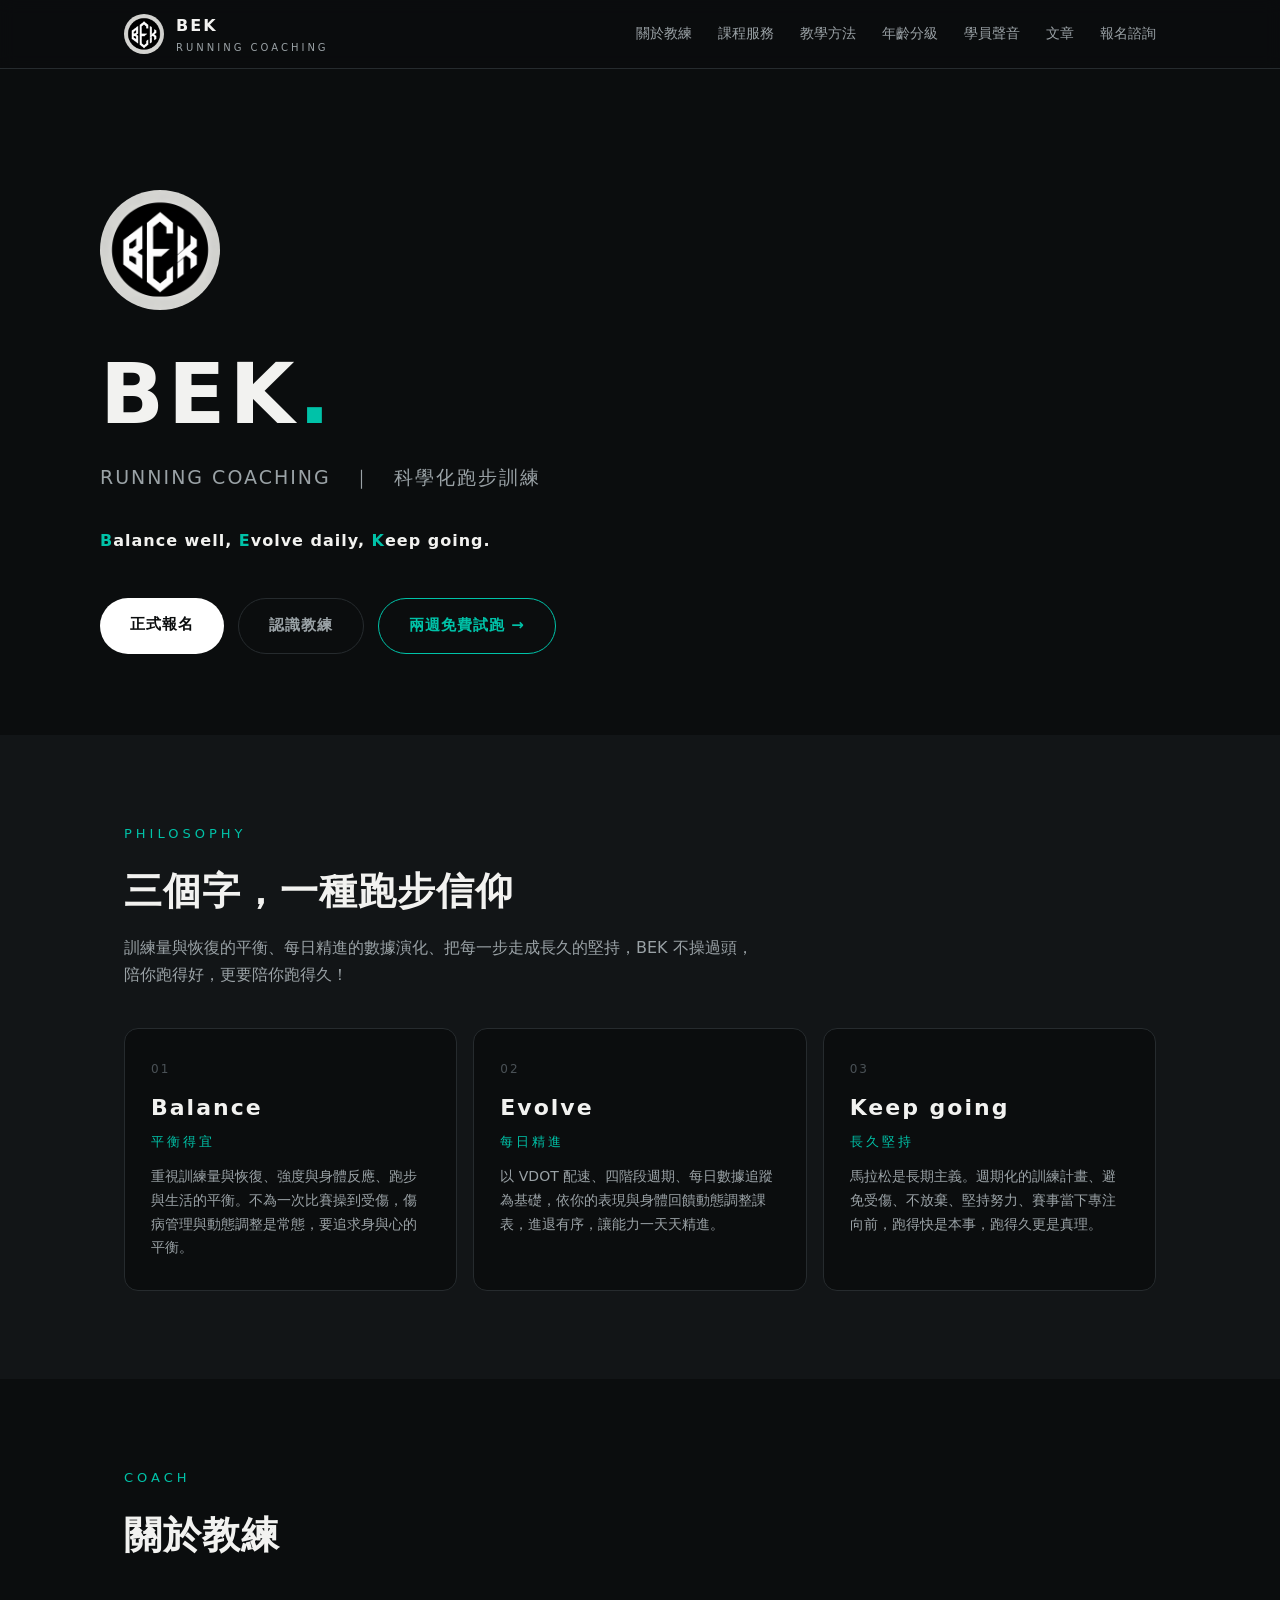
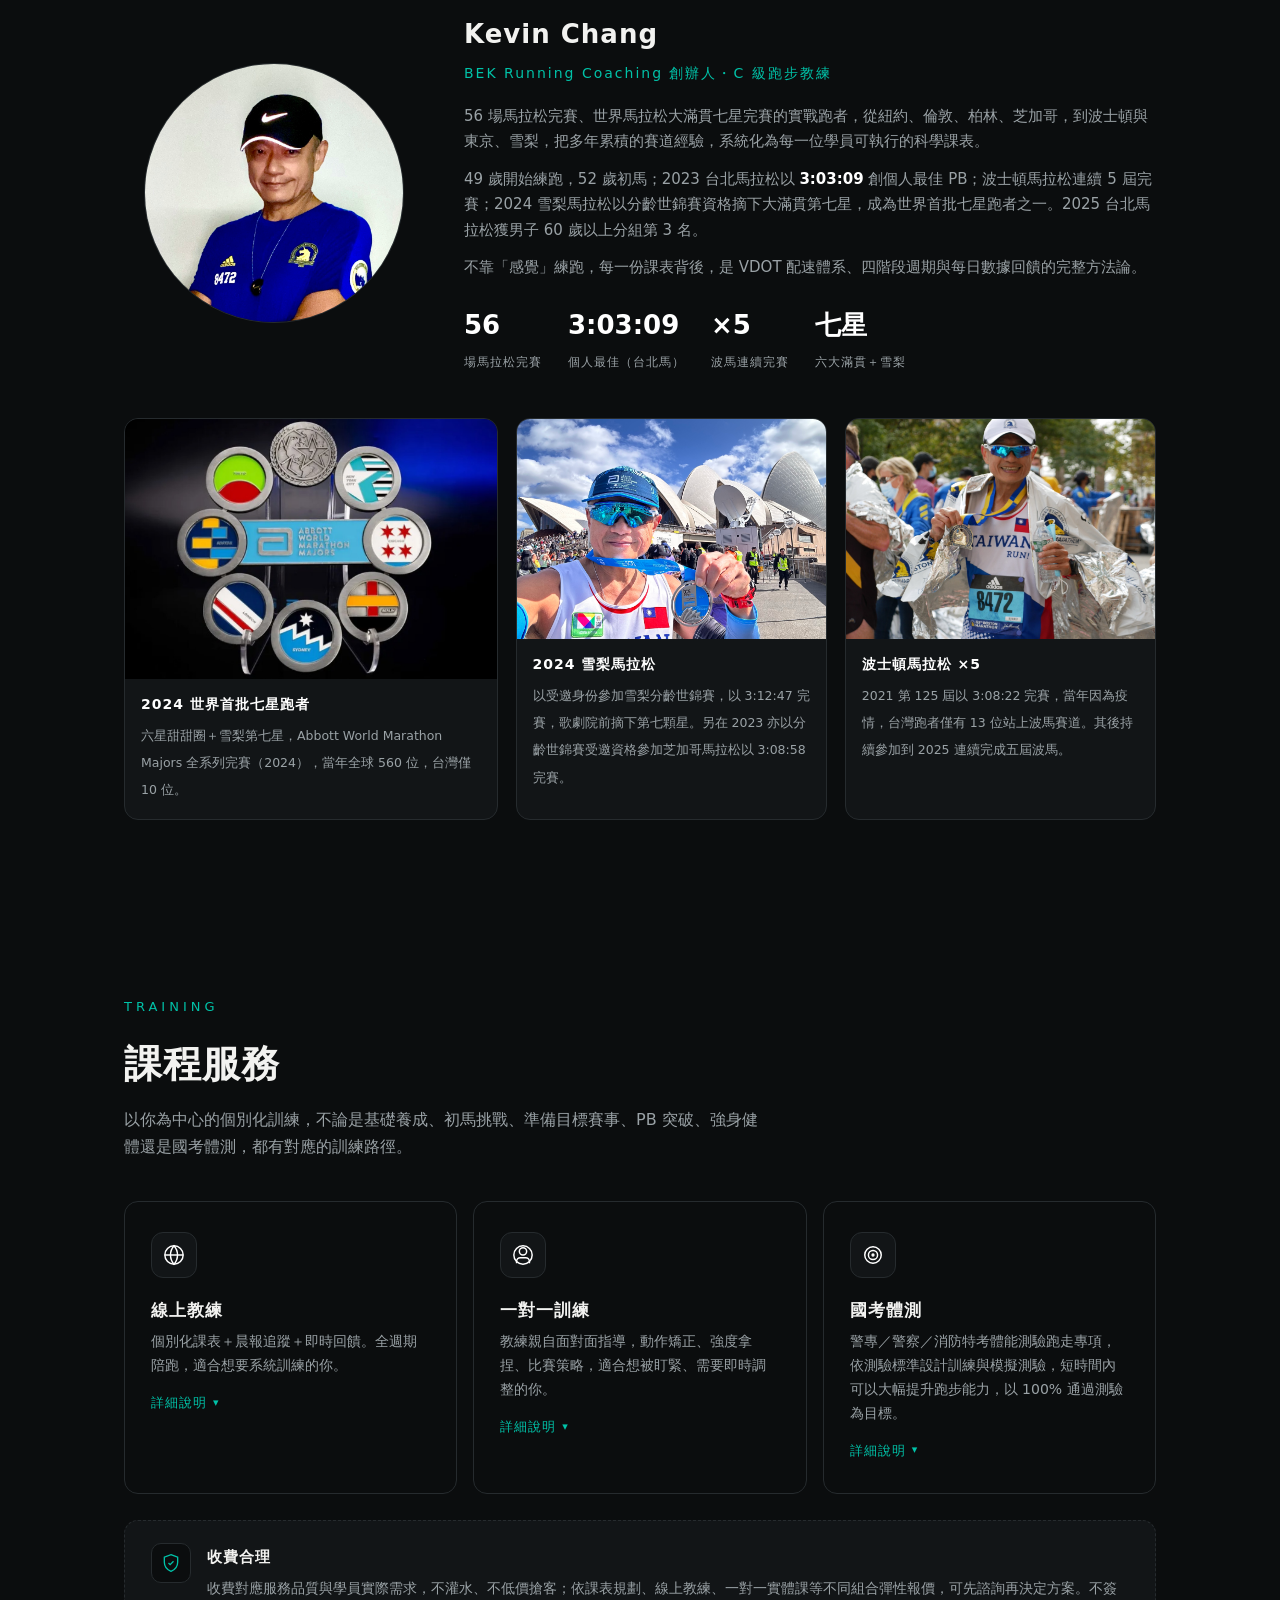
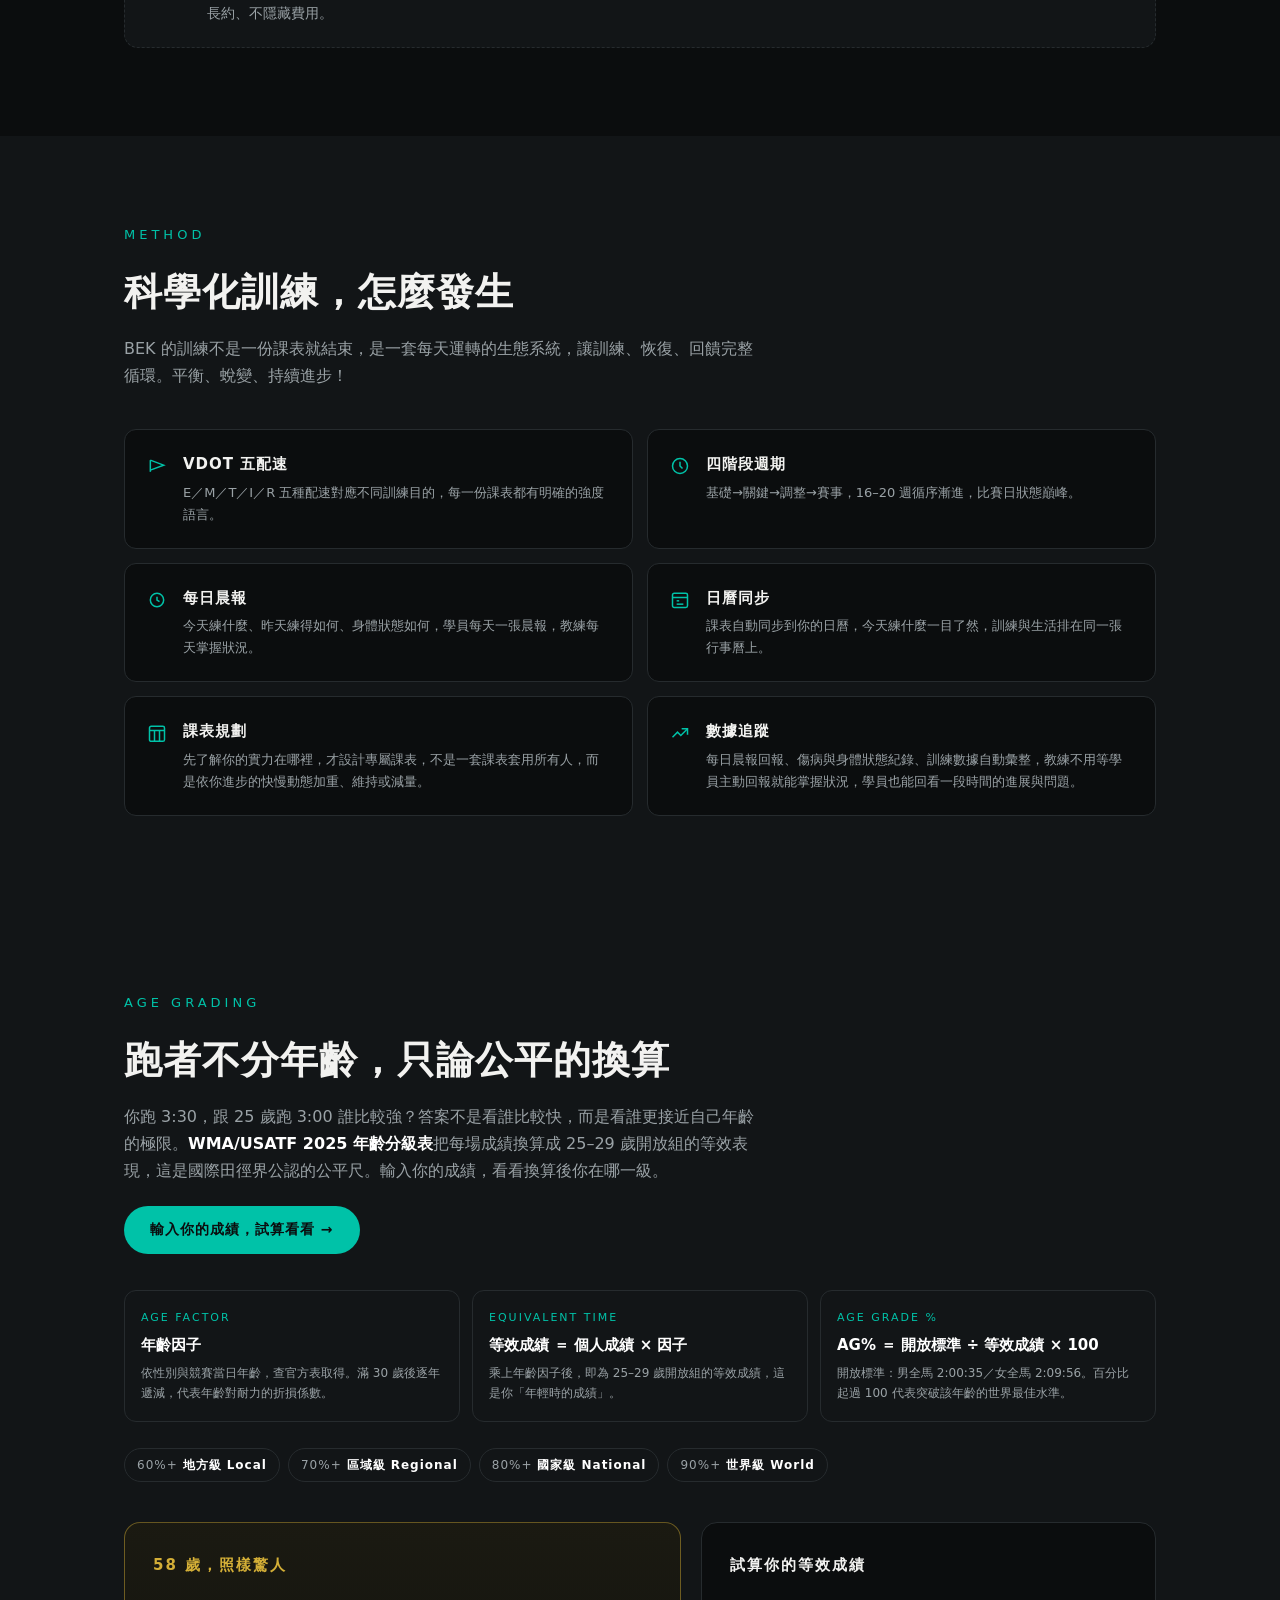
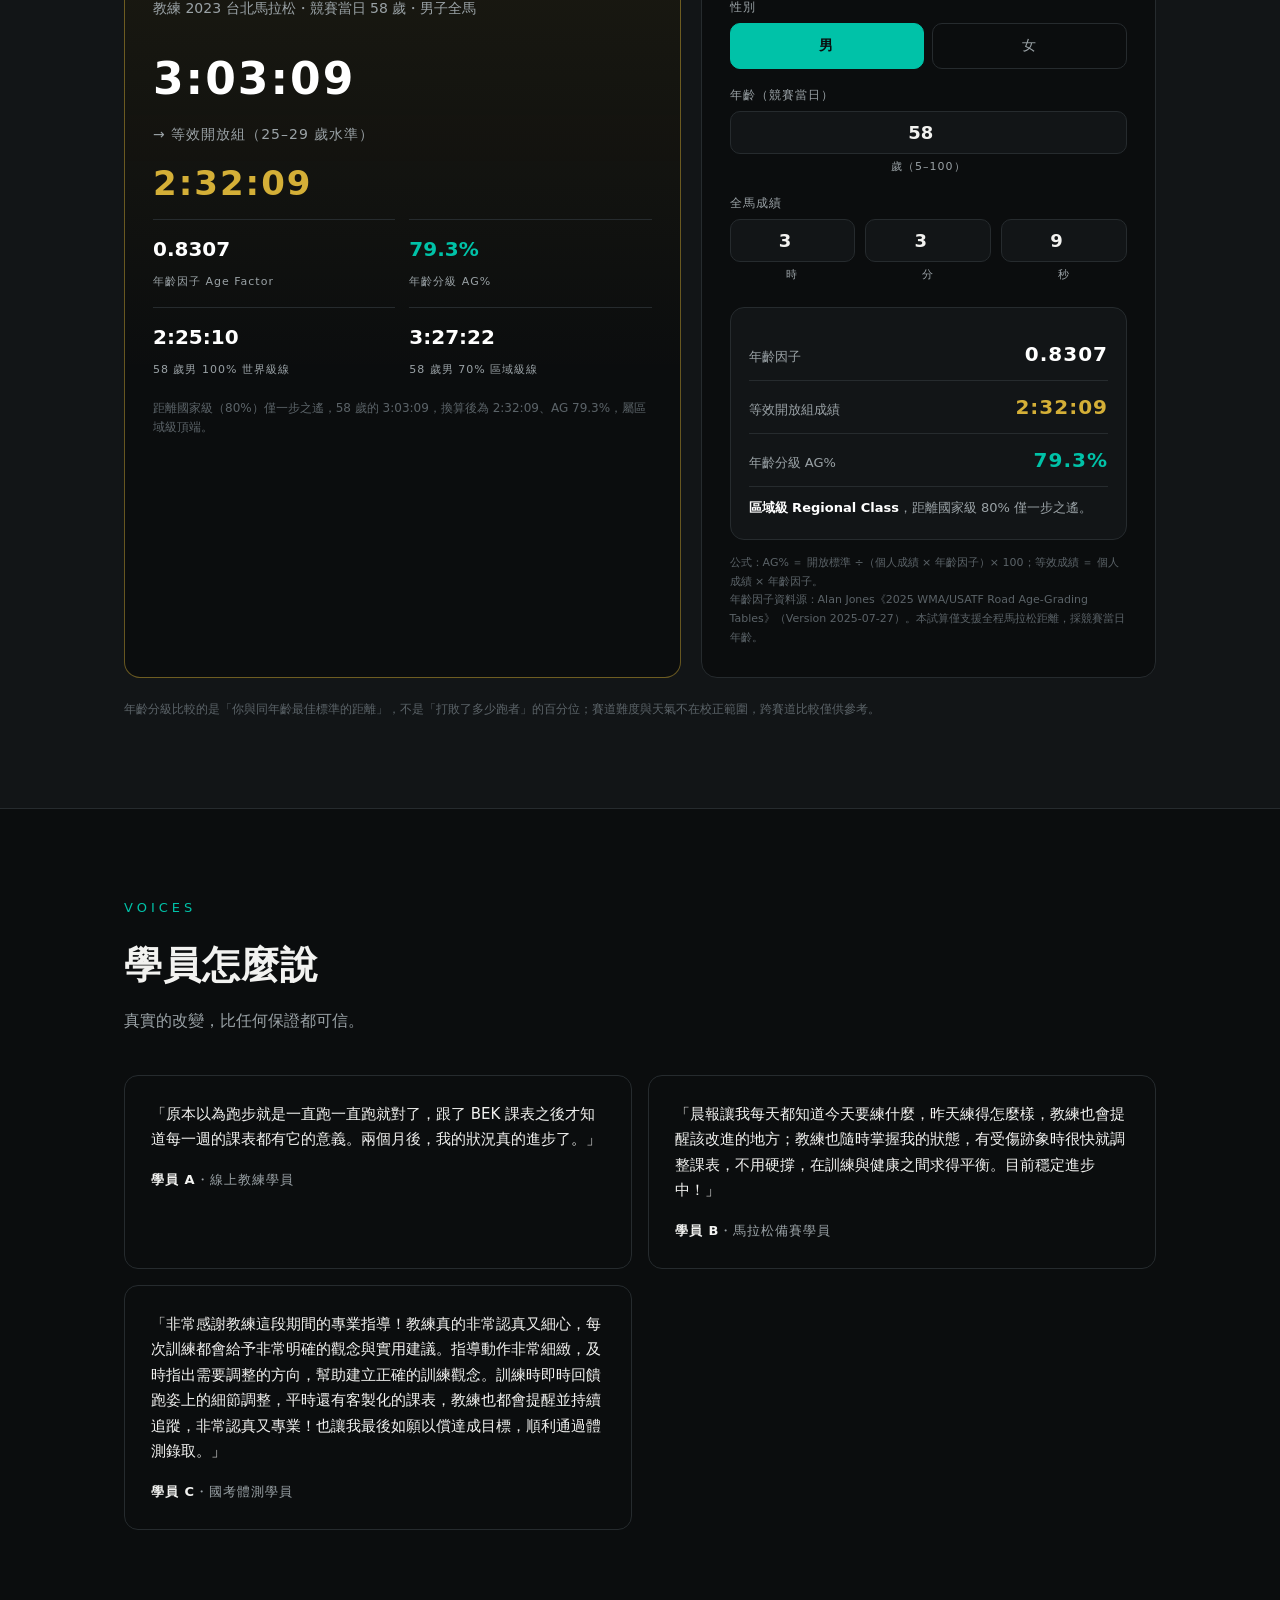
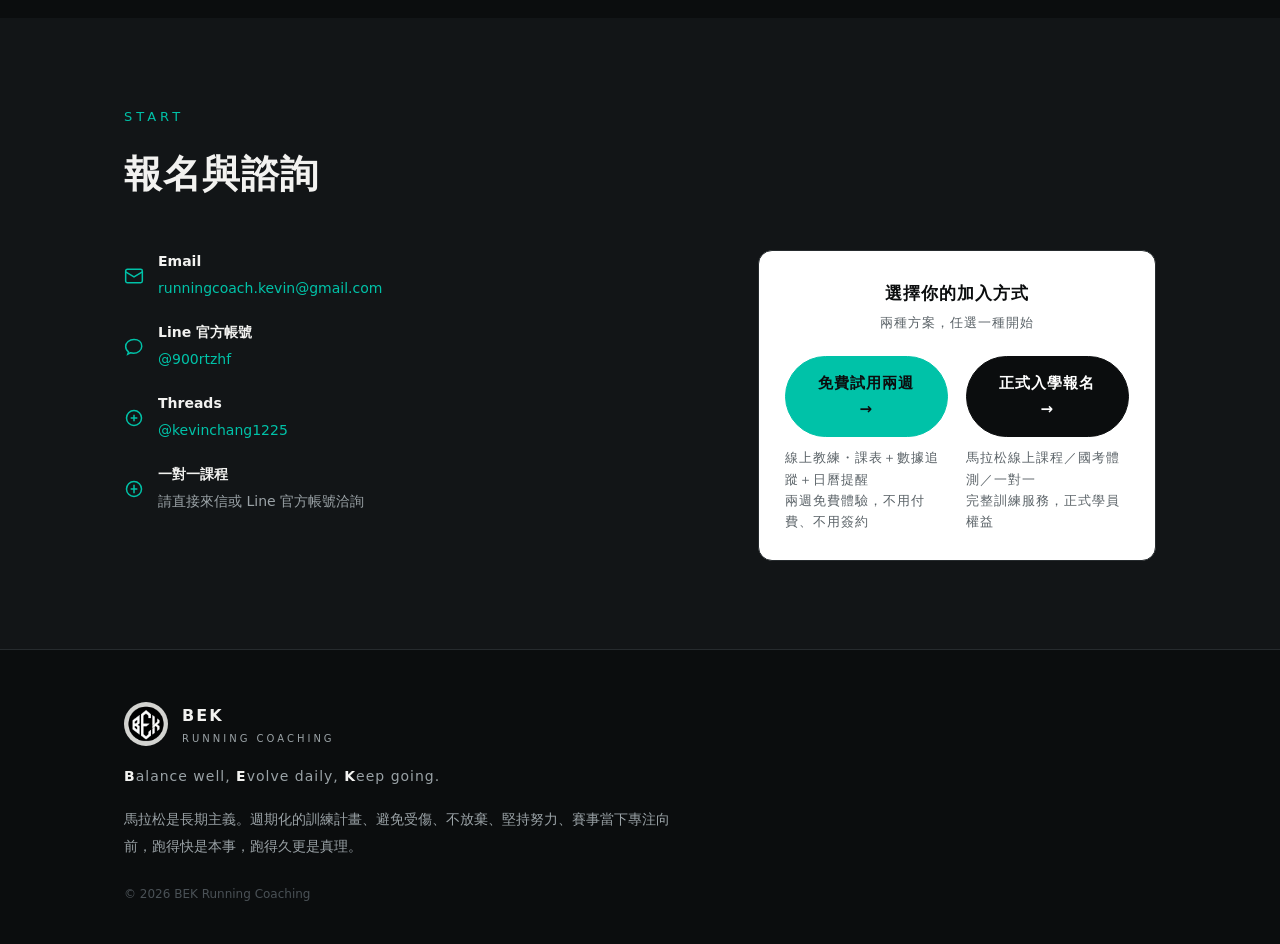
==== index.html @ 045508b3 "官網源碼（Netlify→GitHub Pages 遷移起點）：index.html＋assets＋articles" ====
<!DOCTYPE html>
<html lang="zh-Hant">
<head>
<meta charset="UTF-8">
<meta name="viewport" content="width=device-width, initial-scale=1">
<link rel="icon" href="data:image/svg+xml,%3Csvg xmlns='http://www.w3.org/2000/svg' viewBox='0 0 100 100'%3E%3Ccircle cx='50' cy='50' r='48' fill='%2300c2a8'/%3E%3Ctext x='50' y='70' font-size='54' font-weight='800' text-anchor='middle' fill='%230b0d0e' font-family='sans-serif'%3EB%3C/text%3E%3C/svg%3E">
<title>BEK Running Coaching｜科學化跑步教練</title>
<meta name="description" content="BEK Running Coaching 科學化跑步教練。世界馬拉松大滿貫七星跑者 Kevin Chang，以 VDOT 配速體系、四階段週期與每日數據追蹤，提供線上教練、一對一訓練、國考體測等個別化課表服務。">
<meta property="og:title" content="BEK Running Coaching｜科學化跑步教練">
<meta property="og:description" content="世界馬拉松大滿貫七星跑者 Kevin Chang 的科學化跑步訓練，VDOT 配速、四階段週期、每日晨報追蹤，陪你跑得完、更要跑得久。">
<meta property="og:type" content="website">
<meta property="og:image" content="https://bekrunning.tw/assets/bek_logo.png">
<!-- Google Analytics 4 -->
<script async src="https://www.googletagmanager.com/gtag/js?id=G-4G0TJLPG4D"></script>
<script>
  window.dataLayer = window.dataLayer || [];
  function gtag(){dataLayer.push(arguments);}
  gtag('js', new Date());
  gtag('config', 'G-4G0TJLPG4D');
</script>
<style>
  :root{
    --bg:#0b0d0e;
    --bg2:#121517;
    --line:#262b2e;
    --tx:#f2f2f0;
    --tx2:#9aa2a6;
    --accent:#e8e8e6;
    --green:#00c2a8;
    --gold:#d4af37;
  }
  *{margin:0;padding:0;box-sizing:border-box}
  html{scroll-behavior:smooth}
  body{
    background:var(--bg);color:var(--tx);
    font-family:"PingFang TC","Noto Sans TC","Microsoft JhengHei",system-ui,-apple-system,sans-serif;
    line-height:1.7;
  }
  a{color:inherit;text-decoration:none}
  .wrap{max-width:1080px;margin:0 auto;padding:0 24px}
  section{padding:88px 0}
  .kicker{font-size:13px;letter-spacing:4px;color:var(--green);text-transform:uppercase;margin-bottom:14px}
  h2{font-size:clamp(26px,4vw,38px);font-weight:800;letter-spacing:1px;margin-bottom:10px}
  .sub{color:var(--tx2);font-size:16px;max-width:640px}
  .divider{height:1px;background:var(--line);border:0;margin:0}
  /* ===== header ===== */
  header{
    position:sticky;top:0;z-index:50;background:rgba(11,13,14,.92);
    backdrop-filter:blur(8px);border-bottom:1px solid var(--line);
  }
  .nav{display:flex;align-items:center;justify-content:space-between;height:68px}
  .brand{display:flex;align-items:center;gap:12px}
  .brand img{width:40px;height:40px;border-radius:50%}
  .brand-name{font-weight:800;letter-spacing:2px;font-size:16px}
  .brand-name small{display:block;font-size:10px;letter-spacing:3px;color:var(--tx2);font-weight:500}
  .nav-links{display:none;gap:26px;font-size:14px;color:var(--tx2)}
  .nav-links a:hover{color:#fff}
  .nav-toggle{display:flex;flex-direction:column;justify-content:center;gap:5px;width:42px;height:42px;padding:9px;cursor:pointer;border:1px solid var(--line);border-radius:8px;background:none}
  .nav-toggle span{display:block;height:2px;background:var(--tx);border-radius:2px;transition:transform .2s,opacity .2s}
  .nav.open .nav-toggle span:nth-child(1){transform:translateY(7px) rotate(45deg)}
  .nav.open .nav-toggle span:nth-child(2){opacity:0}
  .nav.open .nav-toggle span:nth-child(3){transform:translateY(-7px) rotate(-45deg)}
  @media(min-width:768px){.nav-links{display:flex}.nav-toggle{display:none}}
  @media(max-width:767px){
    .nav-links{position:absolute;top:68px;left:0;right:0;flex-direction:column;gap:0;background:rgba(11,13,14,.97);border-bottom:1px solid var(--line);padding:6px 18px 12px;max-height:0;overflow:hidden;transition:max-height .3s ease}
    .nav.open .nav-links{display:flex;max-height:460px}
    .nav-links a{padding:13px 4px;border-bottom:1px solid var(--line);font-size:17px;letter-spacing:1px}
    .nav-links a:last-child{border-bottom:0}
  }
  /* ===== hero ===== */
  .hero{display:flex;flex-direction:column;align-items:flex-start;justify-content:center;min-height:74vh;padding:120px 0 80px}
  .hero .logo-big{width:120px;height:120px;border-radius:50%;margin-bottom:36px}
  .hero h1{font-size:clamp(38px,8vw,84px);font-weight:900;letter-spacing:4px;line-height:1.15}
  .hero h1 .dot{color:var(--green)}
  .hero .tag{font-size:clamp(15px,2vw,19px);color:var(--tx2);margin-top:18px;letter-spacing:2px}
  .hero .slogan{margin-top:34px;font-size:16px;color:var(--tx);letter-spacing:1px;font-weight:600}
  .hero .slogan b{color:var(--green)}
  .cta-row{display:flex;flex-wrap:wrap;gap:14px;margin-top:44px}
  .btn{padding:14px 30px;border-radius:999px;font-size:15px;font-weight:700;letter-spacing:1px;display:inline-block}
  .btn-solid{background:#fff;color:#0b0d0e}
  .btn-solid:hover{background:var(--green);color:#0b0d0e}
  .btn-ghost{border:1px solid var(--line);color:var(--tx2)}
  .btn-ghost:hover{border-color:var(--tx);color:#fff}
  .btn-trial{border:1px solid var(--green);color:var(--green)}
  .btn-trial:hover{background:var(--green);color:#0b0d0e}
  .btn-formal{background:#0b0d0e;color:#fff;border:1px solid #0b0d0e}
  .btn-formal:hover{background:var(--gold);color:#0b0d0e;border-color:var(--gold)}
  .btn-trial-solid{background:var(--green);color:#0b0d0e;border:1px solid var(--green)}
  .btn-trial-solid:hover{background:#00a98f;color:#0b0d0e}
  .cta-box{border:1px solid var(--line);border-radius:14px;background:#fff;padding:28px 26px}
  .cta-box .tt{color:#0b0d0e;font-size:17px;font-weight:800;letter-spacing:1px;text-align:center}
  .cta-box .tt-sub{font-size:13px;color:#5b6368;letter-spacing:1px;text-align:center;margin-top:4px}
  .cta-duo{display:grid;grid-template-columns:1fr;gap:18px;margin-top:22px}
  @media(min-width:640px){.cta-duo{grid-template-columns:1fr 1fr}}
  .cta-card{display:flex;flex-direction:column;gap:10px}
  .cta-card .btn{width:100%;text-align:center}
  .cta-card p{font-size:12.5px;color:#5b6368;line-height:1.7;letter-spacing:1px}
  /* ===== three words ===== */
  .three{background:var(--bg2)}
  .cards{display:grid;grid-template-columns:1fr;gap:16px;margin-top:40px}
  @media(min-width:768px){.cards{grid-template-columns:repeat(3,1fr)}}
  .card{border:1px solid var(--line);border-radius:14px;padding:30px 26px;background:var(--bg)}
  .card .en{font-size:22px;font-weight:800;letter-spacing:2px}
  .card .zh{font-size:13px;color:var(--green);letter-spacing:3px;margin:4px 0 12px}
  .card p{color:var(--tx2);font-size:14px}
  .card .num{font-size:12px;color:#4a5156;letter-spacing:2px;margin-bottom:10px}
  /* ===== coach ===== */
  .coach-grid{display:grid;grid-template-columns:1fr;gap:40px;margin-top:44px;align-items:center}
  @media(min-width:768px){.coach-grid{grid-template-columns:300px 1fr}}
  .coach-avatar{width:260px;height:260px;border-radius:50%;border:1px solid var(--line);background:var(--bg2);overflow:hidden;flex-shrink:0;justify-self:center}
  .coach-avatar img{width:100%;height:100%;object-fit:cover;object-position:center 20%}
  .coach-info h3{font-size:26px;font-weight:800;letter-spacing:1px}
  .coach-info .role{color:var(--green);font-size:14px;letter-spacing:2px;margin:6px 0 18px}
  .coach-info p{color:var(--tx2);font-size:15px;margin-bottom:12px}
  .stats{display:flex;flex-wrap:wrap;gap:26px;margin-top:22px}
  .stat b{display:block;font-size:26px;font-weight:800;color:#fff}
  .stat span{font-size:12px;color:var(--tx2);letter-spacing:1px}
  /* ===== achievement gallery ===== */
  .achieve{display:grid;grid-template-columns:1fr;gap:18px;margin-top:44px}
  @media(min-width:768px){.achieve{grid-template-columns:1.2fr 1fr 1fr}}
  .achieve-card{border:1px solid var(--line);border-radius:14px;overflow:hidden;background:var(--bg2)}
  .achieve-card .ph{height:220px;overflow:hidden}
  .achieve-card .ph img{width:100%;height:100%;object-fit:cover;display:block}
  .achieve-card.first .ph{height:260px}
  .achieve-card .cap{padding:14px 16px 16px}
  .achieve-card .cap b{display:block;font-size:14px;color:#fff;letter-spacing:1px;margin-bottom:4px}
  .achieve-card .cap span{font-size:12.5px;color:var(--tx2);line-height:1.6}
  /* ===== age grading ===== */
  .ag{background:var(--bg2)}
  .ag-grid{display:grid;grid-template-columns:1fr;gap:20px;margin-top:40px}
  @media(min-width:900px){.ag-grid{grid-template-columns:1.1fr .9fr}}
  .ag-card{border:1px solid var(--line);border-radius:16px;background:var(--bg);padding:30px 28px}
  .ag-card h4{font-size:15px;letter-spacing:2px;font-weight:800;margin-bottom:18px;color:var(--tx)}
  .formulas{display:grid;grid-template-columns:1fr;gap:12px;margin-bottom:26px}
  @media(min-width:640px){.formulas{grid-template-columns:repeat(3,1fr)}}
  .formula{border:1px solid var(--line);border-radius:12px;padding:18px 16px;background:var(--bg2)}
  .formula .f-en{font-size:11px;letter-spacing:2px;color:var(--green);margin-bottom:6px;text-transform:uppercase}
  .formula .f-num{font-size:15px;font-weight:700;color:#fff;line-height:1.5}
  .formula p{font-size:12px;color:var(--tx2);margin-top:8px;line-height:1.6}
  .grade-ladder{display:flex;flex-wrap:wrap;gap:8px;margin:20px 0 4px}
  .grade-chip{font-size:12px;letter-spacing:1px;padding:6px 12px;border-radius:999px;border:1px solid var(--line);color:var(--tx2)}
  .grade-chip b{color:#fff}
  .highlight{border:1px solid rgba(212,175,55,.45);background:linear-gradient(180deg,rgba(212,175,55,.08),rgba(212,175,55,0) 60%),var(--bg)}
  .highlight .ag-stats{display:grid;grid-template-columns:repeat(2,1fr);gap:14px;margin-top:6px}
  .highlight .ag-stats .ag-stat{border-top:1px solid var(--line);padding-top:12px}
  .highlight .ag-stats .ag-stat b{display:block;font-size:20px;font-weight:800;color:#fff}
  .highlight .ag-stats .ag-stat.gold b{color:var(--gold)}
  .highlight .ag-stats .ag-stat.green b{color:var(--green)}
  .highlight .ag-stats .ag-stat span{font-size:11px;color:var(--tx2);letter-spacing:1px}
  .ag-note{font-size:12px;color:#5b6368;margin-top:18px;line-height:1.6}
  /* ===== calculator ===== */
  .calc label{display:block;font-size:12px;letter-spacing:1px;color:var(--tx2);margin:16px 0 6px}
  .calc label:first-child{margin-top:0}
  .seg{display:flex;gap:8px}
  .seg-btn{flex:1;padding:10px 0;text-align:center;border-radius:10px;border:1px solid var(--line);font-size:14px;letter-spacing:2px;color:var(--tx2);cursor:pointer;transition:all .15s}
  .seg-btn.on{background:var(--green);border-color:var(--green);color:#0b0d0e;font-weight:800}
  .calc-row{display:flex;gap:10px;align-items:flex-end}
  .calc-field{flex:1}
  .calc-field input{width:100%;padding:10px 12px;border-radius:10px;border:1px solid var(--line);background:var(--bg2);color:var(--tx);font-size:18px;font-weight:700;text-align:center;outline:none;font-family:inherit}
  .calc-field input:focus{border-color:var(--green)}
  .calc-field span{display:block;font-size:11px;color:var(--tx2);text-align:center;margin-top:4px;letter-spacing:1px}
  .calc-result{margin-top:22px;border:1px solid var(--line);border-radius:14px;padding:20px 18px;background:var(--bg2)}
  .calc-result .out{display:flex;justify-content:space-between;align-items:baseline;border-bottom:1px solid var(--line);padding:9px 0}
  .calc-result .out:last-child{border-bottom:0}
  .calc-result .out .k{font-size:13px;color:var(--tx2)}
  .calc-result .out .v{font-size:20px;font-weight:800;color:#fff;letter-spacing:1px}
  .calc-result .out .v.green{color:var(--green)}
  .calc-result .out .v.gold{color:var(--gold)}
  .calc-result .grade-msg{font-size:13px;color:var(--tx2);margin-top:10px;line-height:1.7}
  .calc-result .grade-msg b{color:#fff}
  .calc-foot{font-size:11px;color:#5b6368;margin-top:14px;line-height:1.7}
  /* ===== courses ===== */
  .courses .cards{grid-template-columns:1fr}
  @media(min-width:768px){.courses .cards{grid-template-columns:repeat(3,1fr)}}
  .course-icon{width:46px;height:46px;border-radius:12px;background:var(--bg2);border:1px solid var(--line);display:flex;align-items:center;justify-content:center;margin-bottom:18px}
  .course-icon svg{width:22px;height:22px;stroke:#fff;fill:none;stroke-width:1.6}
  .course-toggle{display:inline-flex;align-items:center;gap:6px;margin-top:14px;font-size:13px;letter-spacing:1px;color:var(--green);cursor:pointer;user-select:none}
  .course-toggle .arrow{display:inline-block;transition:transform .2s;font-size:11px}
  .card.open .course-toggle .arrow{transform:rotate(180deg)}
  .course-detail{max-height:0;overflow:hidden;transition:max-height .3s ease}
  .card.open .course-detail{max-height:1200px}
  .course-detail-inner{margin-top:14px;padding-top:14px;border-top:1px solid var(--line)}
  .course-detail-inner p{color:var(--tx2);font-size:14px;line-height:1.8;margin-bottom:8px}
  .course-detail-inner p:last-child{margin-bottom:0}
  .course-detail-inner b{color:#fff}
  .fee-note{display:flex;gap:16px;align-items:flex-start;margin-top:26px;border:1px dashed var(--line);border-radius:14px;padding:22px 26px;background:var(--bg2)}
  .fee-note .fee-icon{width:40px;height:40px;border-radius:10px;background:var(--bg);border:1px solid var(--line);display:flex;align-items:center;justify-content:center;flex-shrink:0}
  .fee-note .fee-icon svg{width:20px;height:20px;stroke:var(--green);fill:none;stroke-width:1.6}
  .fee-note b{font-size:15px;letter-spacing:1px}
  .fee-note p{color:var(--tx2);font-size:13.5px;line-height:1.8;margin-top:6px}
  /* ===== method ===== */
  .method{background:var(--bg2)}
  .method-list{display:grid;grid-template-columns:1fr;gap:14px;margin-top:40px}
  @media(min-width:768px){.method-list{grid-template-columns:repeat(2,1fr)}}
  .m-item{display:flex;gap:16px;border:1px solid var(--line);border-radius:12px;padding:22px;background:var(--bg)}
  .m-item svg{width:20px;height:20px;stroke:var(--green);fill:none;stroke-width:1.8;flex-shrink:0;margin-top:4px}
  .m-item b{display:block;font-size:15px;margin-bottom:4px;letter-spacing:1px}
  .m-item p{color:var(--tx2);font-size:13px}
  /* ===== testimonials ===== */
  .t-list{display:grid;grid-template-columns:1fr;gap:16px;margin-top:40px}
  @media(min-width:768px){.t-list{grid-template-columns:repeat(2,1fr)}}
  .t-card{border:1px solid var(--line);border-radius:14px;padding:26px;background:var(--bg)}
  .t-card .quote{font-size:15px;color:var(--tx);margin-bottom:16px}
  .t-card .who{font-size:13px;color:var(--tx2);letter-spacing:1px}
  .t-card .who b{color:var(--tx)}
  .placeholder-note{font-size:12px;color:#5b6368;border:1px dashed #3a4043;border-radius:10px;padding:10px 14px;margin-top:20px}
  /* ===== contact ===== */
  .contact{background:var(--bg2)}
  .contact-grid{display:grid;grid-template-columns:1fr;gap:36px;margin-top:44px}
  @media(min-width:768px){.contact-grid{grid-template-columns:1.2fr .8fr}}
  .contact-item{display:flex;gap:14px;align-items:center;margin-bottom:20px}
  .contact-item svg{width:20px;height:20px;stroke:var(--green);fill:none;stroke-width:1.8;flex-shrink:0}
  .contact-item b{display:block;font-size:14px}
  .contact-item span{color:var(--tx2);font-size:14px}
  .qr-box{border:1px dashed #3a4043;border-radius:14px;padding:34px;text-align:center;color:#5b6368;font-size:14px;display:flex;align-items:center;justify-content:center;min-height:200px;letter-spacing:1px}
  /* ===== footer ===== */
  footer{border-top:1px solid var(--line);padding:52px 0 40px}
  .footer-brand{display:flex;align-items:center;gap:14px;margin-bottom:18px}
  .footer-brand img{width:44px;height:44px;border-radius:50%}
  .footer-brand .name{font-weight:800;letter-spacing:2px}
  .footer-brand .name small{display:block;font-size:10px;letter-spacing:3px;color:var(--tx2);font-weight:500}
  footer .slogan{color:var(--tx2);font-size:14px;letter-spacing:1px}
  footer .slogan b{color:var(--tx)}
  footer .copy{margin-top:24px;font-size:12px;color:#4a5156}
  /* ===== 手機版字體與間距放大 ===== */
  @media(max-width:767px){
    html{font-size:18px}
    body{font-size:18px;line-height:1.8}
    .wrap{padding:0 18px}
    section{padding:60px 0}
    .kicker{font-size:13px;letter-spacing:3px;margin-bottom:10px}
    h2{font-size:28px;margin-bottom:10px;letter-spacing:1px}
    .sub{font-size:17px;line-height:1.85}
    .hero{min-height:auto;padding:80px 0 56px}
    .hero .logo-big{width:100px;height:100px;margin-bottom:24px}
    .hero h1{font-size:56px;letter-spacing:3px}
    .hero .tag{font-size:16px;letter-spacing:1px;margin-top:14px}
    .hero .slogan{font-size:16px;margin-top:24px}
    .cta-row{margin-top:32px;gap:8px;flex-wrap:nowrap}
    .btn{padding:10px 14px;font-size:13px;letter-spacing:0.5px;white-space:nowrap}
    .card{padding:26px 22px}
    .card .en{font-size:20px}
    .card .zh{font-size:14px;margin:4px 0 10px}
    .card p{font-size:16px;line-height:1.8}
    .coach-grid{gap:28px;margin-top:28px}
    .coach-avatar{width:200px;height:200px}
    .coach-info h3{font-size:24px}
    .coach-info .role{font-size:14px;margin:6px 0 14px}
    .coach-info p{font-size:17px;margin-bottom:14px;line-height:1.85}
    .stats{gap:22px;margin-top:18px}
    .stat b{font-size:24px}
    .stat span{font-size:13px}
    .achieve{gap:14px;margin-top:28px}
    .achieve-card .ph{height:220px}
    .achieve-card .ph img{object-position:center 25%}
    .achieve-card.first .ph{height:260px}
    .achieve-card.first .ph img{object-position:center}
    .achieve-card .cap{padding:14px 16px 16px}
    .achieve-card .cap b{font-size:16px}
    .achieve-card .cap span{font-size:14.5px;line-height:1.75}
    .ag-card{padding:26px 22px}
    .ag-card h4{font-size:17px;margin-bottom:14px}
    .formula{padding:18px 16px}
    .formula .f-en{font-size:12px}
    .formula .f-num{font-size:16px}
    .formula p{font-size:14px;line-height:1.75;margin-top:8px}
    .grade-chip{font-size:13px;padding:7px 14px}
    .highlight .ag-stats{gap:12px}
    .highlight .ag-stats .ag-stat b{font-size:20px}
    .highlight .ag-stats .ag-stat span{font-size:12px}
    .ag-note{font-size:14px;line-height:1.75}
    .calc label{font-size:14px;margin:16px 0 6px}
    .seg-btn{font-size:16px;padding:13px 0}
    .calc-field input{font-size:20px;padding:13px}
    .calc-field span{font-size:13px}
    .calc-result{padding:20px 18px}
    .calc-result .out .k{font-size:15px}
    .calc-result .out .v{font-size:22px}
    .calc-result .grade-msg{font-size:15px;line-height:1.8}
    .calc-foot{font-size:13.5px;line-height:1.75}
    .course-icon{width:44px;height:44px;margin-bottom:14px}
    .course-icon svg{width:22px;height:22px}
    .m-item{padding:22px 20px;gap:14px}
    .m-item b{font-size:17px}
    .m-item p{font-size:15.5px;line-height:1.8}
    .t-card{padding:24px 22px}
    .t-card .quote{font-size:17px;line-height:1.85;margin-bottom:14px}
    .t-card .who{font-size:14px}
    .placeholder-note{font-size:13.5px}
    .contact-item{margin-bottom:18px}
    .contact-item b{font-size:16px}
    .contact-item span{font-size:16px;line-height:1.7}
    .qr-box{font-size:15px;padding:30px;min-height:170px}
    footer{padding:44px 0 32px}
    footer .slogan{font-size:15px;line-height:1.7}
    footer .copy{font-size:13px}
  }
</style>
</head>
<body>

<!-- ===== header ===== -->
<header>
  <div class="wrap nav">
    <div class="brand">
      <img src="assets/bek_logo.png" alt="BEK logo">
      <div class="brand-name">BEK<small>RUNNING COACHING</small></div>
    </div>
    <nav class="nav-links">
      <a href="#coach">關於教練</a>
      <a href="#courses">課程服務</a>
      <a href="#method">教學方法</a>
      <a href="#agegrade">年齡分級</a>
      <a href="#voice">學員聲音</a>
      <a href="articles/">文章</a>
      <a href="#contact">報名諮詢</a>
    </nav>
    <button class="nav-toggle" id="navToggle" aria-label="開啟選單" aria-expanded="false">
      <span></span><span></span><span></span>
    </button>
  </div>
</header>

<!-- ===== hero ===== -->
<div class="wrap hero" id="top">
  <img class="logo-big" src="assets/bek_logo.png" alt="BEK logo">
  <h1>BEK<span class="dot">.</span></h1>
  <div class="tag">RUNNING COACHING　｜　科學化跑步訓練</div>
  <div class="slogan"><b>B</b>alance well, <b>E</b>volve daily, <b>K</b>eep going.</div>
  <div class="cta-row">
    <a class="btn btn-solid" href="https://docs.google.com/forms/d/e/1FAIpQLSdY0_wsC60HdaIzPejDDMAny6PMgExQtT8qJh_KctBe36clcQ/viewform" target="_blank" rel="noopener">正式報名</a>
    <a class="btn btn-ghost" href="#coach">認識教練</a>
    <a class="btn btn-trial" href="https://docs.google.com/forms/d/e/1FAIpQLSer5gVPIOGytSS3Gw02CIEuRLFRTuhR7U0OCxyc6R8p1sWGNg/viewform" target="_blank" rel="noopener">兩週免費試跑 →</a>
  </div>
</div>

<!-- ===== three words ===== -->
<section class="three" id="philosophy">
  <div class="wrap">
    <div class="kicker">Philosophy</div>
    <h2>三個字，一種跑步信仰</h2>
    <p class="sub">訓練量與恢復的平衡、每日精進的數據演化、把每一步走成長久的堅持，BEK 不操過頭，陪你跑得好，更要陪你跑得久！</p>
    <div class="cards">
      <div class="card"><div class="num">01</div><div class="en">Balance</div><div class="zh">平衡得宜</div><p>重視訓練量與恢復、強度與身體反應、跑步與生活的平衡。不為一次比賽操到受傷，傷病管理與動態調整是常態，要追求身與心的平衡。</p></div>
      <div class="card"><div class="num">02</div><div class="en">Evolve</div><div class="zh">每日精進</div><p>以 VDOT 配速、四階段週期、每日數據追蹤為基礎，依你的表現與身體回饋動態調整課表，進退有序，讓能力一天天精進。</p></div>
      <div class="card"><div class="num">03</div><div class="en">Keep going</div><div class="zh">長久堅持</div><p>馬拉松是長期主義。週期化的訓練計畫、避免受傷、不放棄、堅持努力、賽事當下專注向前，跑得快是本事，跑得久更是真理。</p></div>
    </div>
  </div>
</section>

<!-- ===== coach ===== -->
<section id="coach">
  <div class="wrap">
    <div class="kicker">Coach</div>
    <h2>關於教練</h2>
    <div class="coach-grid">
      <div class="coach-avatar"><img src="assets/coach_kevin.jpg" alt="教練 Kevin Chang 2021 波士頓馬拉松"></div>
      <div class="coach-info">
        <h3>Kevin Chang</h3>
        <div class="role">BEK Running Coaching 創辦人・C 級跑步教練</div>
        <p>56 場馬拉松完賽、世界馬拉松大滿貫七星完賽的實戰跑者，從紐約、倫敦、柏林、芝加哥，到波士頓與東京、雪梨，把多年累積的賽道經驗，系統化為每一位學員可執行的科學課表。</p>
        <p>49 歲開始練跑，52 歲初馬；2023 台北馬拉松以 <b style="color:#fff">3:03:09</b> 創個人最佳 PB；波士頓馬拉松連續 5 屆完賽；2024 雪梨馬拉松以分齡世錦賽資格摘下大滿貫第七星，成為世界首批七星跑者之一。2025 台北馬拉松獲男子 60 歲以上分組第 3 名。</p>
        <p>不靠「感覺」練跑，每一份課表背後，是 VDOT 配速體系、四階段週期與每日數據回饋的完整方法論。</p>
        <div class="stats">
          <div class="stat"><b>56</b><span>場馬拉松完賽</span></div>
          <div class="stat"><b>3:03:09</b><span>個人最佳（台北馬）</span></div>
          <div class="stat"><b>×5</b><span>波馬連續完賽</span></div>
          <div class="stat"><b>七星</b><span>六大滿貫＋雪梨</span></div>
        </div>
      </div>
    </div>
    <div class="achieve">
      <div class="achieve-card first">
        <div class="ph"><img src="assets/achievement_sevenstar.jpg" alt="世界馬拉松大滿貫七星甜甜圈獎牌"></div>
        <div class="cap"><b>2024 世界首批七星跑者</b><span>六星甜甜圈＋雪梨第七星，Abbott World Marathon Majors 全系列完賽（2024），當年全球 560 位，台灣僅 10 位。</span></div>
      </div>
      <div class="achieve-card">
        <div class="ph"><img src="assets/achievement_sydney.jpg" alt="雪梨歌劇院前手持獎牌"></div>
        <div class="cap"><b>2024 雪梨馬拉松</b><span>以受邀身份參加雪梨分齡世錦賽，以 3:12:47 完賽，歌劇院前摘下第七顆星。另在 2023 亦以分齡世錦賽受邀資格參加芝加哥馬拉松以 3:08:58 完賽。</span></div>
      </div>
      <div class="achieve-card">
        <div class="ph"><img src="assets/achievement_boston.jpg" alt="2021 波士頓馬拉松完賽"></div>
        <div class="cap"><b>波士頓馬拉松 ×5</b><span>2021 第 125 屆以 3:08:22 完賽，當年因為疫情，台灣跑者僅有 13 位站上波馬賽道。其後持續參加到 2025 連續完成五屆波馬。</span></div>
      </div>
    </div>
  </div>
</section>

<!-- ===== courses ===== -->
<section id="courses" class="courses">
  <div class="wrap">
    <div class="kicker">Training</div>
    <h2>課程服務</h2>
    <p class="sub">以你為中心的個別化訓練，不論是基礎養成、初馬挑戰、準備目標賽事、PB 突破、強身健體還是國考體測，都有對應的訓練路徑。</p>
    <div class="cards">
      <div class="card">
        <div class="course-icon"><svg viewBox="0 0 24 24"><path d="M12 2a10 10 0 1 0 10 10A10 10 0 0 0 12 2z"/><path d="M2 12h20"/><path d="M12 2a15 15 0 0 1 0 20 15 15 0 0 1 0-20z"/></svg></div>
        <div class="en" style="font-size:17px;letter-spacing:1px">線上教練</div>
        <p style="margin-top:6px;color:var(--tx2);font-size:14px">個別化課表＋晨報追蹤＋即時回饋。全週期陪跑，適合想要系統訓練的你。</p>
        <div class="course-toggle" onclick="this.closest('.card').classList.toggle('open')">詳細說明 <span class="arrow">▾</span></div>
        <div class="course-detail"><div class="course-detail-inner">
          <p>適合對象：自己已有跑步習慣，也可能有參加實體跑班，但平日缺乏系統化課表，需要外部紀律把關，練完有教練回饋指導的跑者。</p>
          <p>包含內容：每週客製課表（VDOT 五配速 E/M/T/I/R）、配合賽事目標規劃、每日晨報回報機制、線上即時回饋、健康狀態監控、訓練日曆即時同步推送、每月進度檢討。</p>
          <p>進行方式：學員自主訓練，透過專用 App 回報每次訓練數據，教練審視並給予評註指導，根據週期表現彈性調整課表；不受時間地點限制。</p>
          <p>計費方式：可以月為單位訂購，也可以特定週期計算（例如從現在到目標賽事日），依你的目標彈性規劃。</p>
        </div></div>
      </div>
      <div class="card">
        <div class="course-icon"><svg viewBox="0 0 24 24"><circle cx="12" cy="12" r="10"/><path d="M12 12a4 4 0 1 0 0-8 4 4 0 0 0 0 8z"/><path d="M5 21v-2a4 4 0 0 1 4-4h6a4 4 0 0 1 4 4v2"/></svg></div>
        <div class="en" style="font-size:17px;letter-spacing:1px">一對一訓練</div>
        <p style="margin-top:6px;color:var(--tx2);font-size:14px">教練親自面對面指導，動作矯正、強度拿捏、比賽策略，適合想被盯緊、需要即時調整的你。</p>
        <div class="course-toggle" onclick="this.closest('.card').classList.toggle('open')">詳細說明 <span class="arrow">▾</span></div>
        <div class="course-detail"><div class="course-detail-inner">
          <p>適合對象：需要實地動作指導、矯正跑姿、強度把關、或備賽期需要即時策略調整的跑者。</p>
          <p>包含內容：實體課堂跑姿矯正、品質課執行帶跑、配速實戰、賽前策略討論、傷病風險即時管理、參賽經驗指導等。</p>
          <p>進行方式：依排課約定時間地點集合（雙北地區為主），實體指導與線上雙軌進行；同時享有線上教練的晨報與課表支援。</p>
          <p>一對一學員名額有限，請直接聯繫教練洽詢安排。</p>
        </div></div>
      </div>
      <div class="card">
        <div class="course-icon"><svg viewBox="0 0 24 24"><circle cx="12" cy="12" r="9"/><circle cx="12" cy="12" r="5"/><circle cx="12" cy="12" r="1"/></svg></div>
        <div class="en" style="font-size:17px;letter-spacing:1px">國考體測</div>
        <p style="margin-top:6px;color:var(--tx2);font-size:14px">警專／警察／消防特考體能測驗跑走專項，依測驗標準設計訓練與模擬測驗，短時間內可以大幅提升跑步能力，以 100% 通過測驗為目標。</p>
        <div class="course-toggle" onclick="this.closest('.card').classList.toggle('open')">詳細說明 <span class="arrow">▾</span></div>
        <div class="course-detail"><div class="course-detail-inner">
          <p>適合對象：準備警專、警察特考、消防特考等等各項體能測驗的考生。</p>
          <p>包含內容：依官方測驗標準（跑走項目）設計專項訓練、模擬測驗配速、體能基礎建立、考前調整。</p>
          <p>特色：短期衝刺特訓，以通過測驗為唯一目標；學員必須同意完全配合教練指導進行訓練。</p>
        </div></div>
      </div>
    </div>
    <div class="fee-note">
      <div class="fee-icon"><svg viewBox="0 0 24 24"><path d="M12 2l8 3v6c0 5-3.5 9-8 11-4.5-2-8-6-8-11V5z"/><path d="M9 12l2 2 4-4"/></svg></div>
      <div>
        <b>收費合理</b>
        <p>收費對應服務品質與學員實際需求，不灌水、不低價搶客；依課表規劃、線上教練、一對一實體課等不同組合彈性報價，可先諮詢再決定方案。不簽長約、不隱藏費用。</p>
      </div>
    </div>
  </div>
</section>

<!-- ===== method ===== -->
<section class="method" id="method">
  <div class="wrap">
    <div class="kicker">Method</div>
    <h2>科學化訓練，怎麼發生</h2>
    <p class="sub">BEK 的訓練不是一份課表就結束，是一套每天運轉的生態系統，讓訓練、恢復、回饋完整循環。平衡、蛻變、持續進步！</p>
    <div class="method-list">
      <div class="m-item"><svg viewBox="0 0 24 24"><path d="M4 19V5"/><path d="M4 5l16 6-16 6"/></svg><div><b>VDOT 五配速</b><p>E／M／T／I／R 五種配速對應不同訓練目的，每一份課表都有明確的強度語言。</p></div></div>
      <div class="m-item"><svg viewBox="0 0 24 24"><circle cx="12" cy="12" r="9"/><path d="M12 7v5l3 3"/></svg><div><b>四階段週期</b><p>基礎→關鍵→調整→賽事，16–20 週循序漸進，比賽日狀態巔峰。</p></div></div>
      <div class="m-item"><svg viewBox="0 0 24 24"><path d="M12 20a8 8 0 1 0 0-16 8 8 0 0 0 0 16z"/><path d="M12 8v4l3 2"/></svg><div><b>每日晨報</b><p>今天練什麼、昨天練得如何、身體狀態如何，學員每天一張晨報，教練每天掌握狀況。</p></div></div>
      <div class="m-item"><svg viewBox="0 0 24 24"><rect x="3" y="4" width="18" height="17" rx="2"/><path d="M3 9h18"/><path d="M8 13h3"/><path d="M8 17h8"/></svg><div><b>日曆同步</b><p>課表自動同步到你的日曆，今天練什麼一目了然，訓練與生活排在同一張行事曆上。</p></div></div>
      <div class="m-item"><svg viewBox="0 0 24 24"><rect x="3" y="4" width="18" height="18" rx="2"/><path d="M3 9h18"/><path d="M9 22V9"/><path d="M15 22V9"/></svg><div><b>課表規劃</b><p>先了解你的實力在哪裡，才設計專屬課表，不是一套課表套用所有人，而是依你進步的快慢動態加重、維持或減量。</p></div></div>
      <div class="m-item"><svg viewBox="0 0 24 24"><path d="M3 17l6-6 4 4 8-8"/><path d="M14 7h7v7"/></svg><div><b>數據追蹤</b><p>每日晨報回報、傷病與身體狀態紀錄、訓練數據自動彙整，教練不用等學員主動回報就能掌握狀況，學員也能回看一段時間的進展與問題。</p></div></div>
    </div>
  </div>
</section>

<!-- ===== age grading ===== -->
<section class="ag" id="agegrade">
  <div class="wrap">
    <div class="kicker">Age Grading</div>
    <h2>跑者不分年齡，只論公平的換算</h2>
    <p class="sub">你跑 3:30，跟 25 歲跑 3:00 誰比較強？答案不是看誰比較快，而是看誰更接近自己年齡的極限。<b style="color:#fff">WMA/USATF 2025 年齡分級表</b>把每場成績換算成 25–29 歲開放組的等效表現，這是國際田徑界公認的公平尺。輸入你的成績，看看換算後你在哪一級。</p>
    <div style="margin-top:22px"><a href="#try-calc" style="display:inline-block;padding:12px 26px;border-radius:999px;background:var(--green);color:#0b0d0e;font-weight:800;font-size:14px;letter-spacing:1px;text-decoration:none">輸入你的成績，試算看看 →</a></div>

    <div class="formulas" style="margin-top:36px">
      <div class="formula">
        <div class="f-en">Age Factor</div>
        <div class="f-num">年齡因子</div>
        <p>依性別與競賽當日年齡，查官方表取得。滿 30 歲後逐年遞減，代表年齡對耐力的折損係數。</p>
      </div>
      <div class="formula">
        <div class="f-en">Equivalent Time</div>
        <div class="f-num">等效成績 ＝ 個人成績 × 因子</div>
        <p>乘上年齡因子後，即為 25–29 歲開放組的等效成績，這是你「年輕時的成績」。</p>
      </div>
      <div class="formula">
        <div class="f-en">Age Grade %</div>
        <div class="f-num">AG% ＝ 開放標準 ÷ 等效成績 × 100</div>
        <p>開放標準：男全馬 2:00:35／女全馬 2:09:56。百分比起過 100 代表突破該年齡的世界最佳水準。</p>
      </div>
    </div>

    <div class="grade-ladder">
      <div class="grade-chip">60%+ <b>地方級 Local</b></div>
      <div class="grade-chip">70%+ <b>區域級 Regional</b></div>
      <div class="grade-chip">80%+ <b>國家級 National</b></div>
      <div class="grade-chip">90%+ <b>世界級 World</b></div>
    </div>

    <div class="ag-grid">
      <!-- 教練亮點 -->
      <div class="ag-card highlight">
        <h4 style="color:var(--gold)">58 歲，照樣驚人</h4>
        <p class="sub" style="font-size:14px">教練 2023 台北馬拉松・競賽當日 58 歲・男子全馬</p>
        <div style="font-size:44px;font-weight:900;letter-spacing:2px;margin:22px 0 6px;color:#fff">3:03:09</div>
        <div style="font-size:14px;color:var(--tx2);letter-spacing:1px">→ 等效開放組（25–29 歲水準）</div>
        <div style="font-size:34px;font-weight:900;letter-spacing:2px;margin:8px 0 4px;color:var(--gold)">2:32:09</div>
        <div class="ag-stats">
          <div class="ag-stat"><b>0.8307</b><span>年齡因子 Age Factor</span></div>
          <div class="ag-stat green"><b>79.3%</b><span>年齡分級 AG%</span></div>
          <div class="ag-stat"><b>2:25:10</b><span>58 歲男 100% 世界級線</span></div>
          <div class="ag-stat"><b>3:27:22</b><span>58 歲男 70% 區域級線</span></div>
        </div>
        <div class="ag-note">距離國家級（80%）僅一步之遙，58 歲的 3:03:09，換算後為 2:32:09、AG 79.3%，屬區域級頂端。</div>
      </div>

      <!-- 試算器 -->
      <div class="ag-card calc" id="try-calc">
        <h4>試算你的等效成績</h4>
        <label>性別</label>
        <div class="seg" id="sexSeg">
          <div class="seg-btn on" data-sex="M">男</div>
          <div class="seg-btn" data-sex="F">女</div>
        </div>
        <label>年齡（競賽當日）</label>
        <div class="calc-row">
          <div class="calc-field"><input type="number" id="age" min="5" max="100" value="58" inputmode="numeric"><span>歲（5–100）</span></div>
        </div>
        <label>全馬成績</label>
        <div class="calc-row">
          <div class="calc-field"><input type="number" id="h" min="0" value="3" inputmode="numeric"><span>時</span></div>
          <div class="calc-field"><input type="number" id="m" min="0" max="59" value="3" inputmode="numeric"><span>分</span></div>
          <div class="calc-field"><input type="number" id="s" min="0" max="59" value="9" inputmode="numeric"><span>秒</span></div>
        </div>
        <div class="calc-result" id="result">
          <div class="out"><span class="k">年齡因子</span><span class="v" id="rFactor">0.8307</span></div>
          <div class="out"><span class="k">等效開放組成績</span><span class="v gold" id="rTime">2:32:09</span></div>
          <div class="out"><span class="k">年齡分級 AG%</span><span class="v green" id="rPct">79.3%</span></div>
          <div class="grade-msg" id="rGrade">區域級 Regional Class，距離國家級 80% 僅一步。</div>
        </div>
        <div class="calc-foot">公式：AG% ＝ 開放標準 ÷（個人成績 × 年齡因子）× 100；等效成績 ＝ 個人成績 × 年齡因子。<br>年齡因子資料源：Alan Jones《2025 WMA/USATF Road Age-Grading Tables》（Version 2025-07-27）。本試算僅支援全程馬拉松距離，採競賽當日年齡。</div>
      </div>
    </div>

    <div class="ag-note" style="margin-top:22px">年齡分級比較的是「你與同年齡最佳標準的距離」，不是「打敗了多少跑者」的百分位；賽道難度與天氣不在校正範圍，跨賽道比較僅供參考。</div>
  </div>
</section>

<hr class="divider">

<!-- ===== testimonials ===== -->
<section id="voice">
  <div class="wrap">
    <div class="kicker">Voices</div>
    <h2>學員怎麼說</h2>
    <p class="sub">真實的改變，比任何保證都可信。</p>
    <div class="t-list">
      <div class="t-card">
        <div class="quote">「原本以為跑步就是一直跑一直跑就對了，跟了 BEK 課表之後才知道每一週的課表都有它的意義。兩個月後，我的狀況真的進步了。」</div>
        <div class="who"><b>學員 A</b>・線上教練學員</div>
      </div>
      <div class="t-card">
        <div class="quote">「晨報讓我每天都知道今天要練什麼，昨天練得怎麼樣，教練也會提醒該改進的地方；教練也隨時掌握我的狀態，有受傷跡象時很快就調整課表，不用硬撐，在訓練與健康之間求得平衡。目前穩定進步中！」</div>
        <div class="who"><b>學員 B</b>・馬拉松備賽學員</div>
      </div>
      <div class="t-card">
        <div class="quote">「非常感謝教練這段期間的專業指導！教練真的非常認真又細心，每次訓練都會給予非常明確的觀念與實用建議。指導動作非常細緻，及時指出需要調整的方向，幫助建立正確的訓練觀念。訓練時即時回饋跑姿上的細節調整，平時還有客製化的課表，教練也都會提醒並持續追蹤，非常認真又專業！也讓我最後如願以償達成目標，順利通過體測錄取。」</div>
        <div class="who"><b>學員 C</b>・國考體測學員</div>
      </div>
    </div>

  </div>
</section>

<!-- ===== contact ===== -->
<section class="contact" id="contact">
  <div class="wrap">
    <div class="kicker">Start</div>
    <h2>報名與諮詢</h2>
    <div class="contact-grid">
      <div>
        <div class="contact-item"><svg viewBox="0 0 24 24"><rect x="2" y="4" width="20" height="16" rx="2"/><path d="M22 7l-10 6L2 7"/></svg><div><b>Email</b><span><a href="mailto:runningcoach.kevin@gmail.com" style="color:var(--green);text-decoration:none">runningcoach.kevin@gmail.com</a></span></div></div>
        <div class="contact-item"><svg viewBox="0 0 24 24"><path d="M12 3C6.5 3 2 6.7 2 11.4c0 2.6 1.3 4.9 3.4 6.5l-.9 2.8 3.2-1.7c1.1.3 2.4.5 3.6.5 5.5 0 10-3.7 10-8.5S17.5 3 12 3z"/></svg><div><b>Line 官方帳號</b><span><a href="https://line.me/R/ti/p/@900rtzhf" target="_blank" rel="noopener" style="color:var(--green);text-decoration:none">@900rtzhf</a></span></div></div>
        <div class="contact-item"><svg viewBox="0 0 24 24"><circle cx="12" cy="12" r="9"/><path d="M8 12h8"/><path d="M12 8v8"/></svg><div><b>Threads</b><span><a href="https://www.threads.com/@kevinchang1225" target="_blank" rel="noopener" style="color:var(--green);text-decoration:none">@kevinchang1225</a></span></div></div>
        <div class="contact-item"><svg viewBox="0 0 24 24"><circle cx="12" cy="12" r="9"/><path d="M12 7v10"/><path d="M8 12h8"/></svg><div><b>一對一課程</b><span>請直接來信或 Line 官方帳號洽詢</span></div></div>
      </div>
      <div class="cta-box">
        <div class="tt">選擇你的加入方式</div>
        <div class="tt-sub">兩種方案，任選一種開始</div>
        <div class="cta-duo">
          <div class="cta-card">
            <a class="btn btn-trial-solid" href="https://docs.google.com/forms/d/e/1FAIpQLSer5gVPIOGytSS3Gw02CIEuRLFRTuhR7U0OCxyc6R8p1sWGNg/viewform" target="_blank" rel="noopener">免費試用兩週 →</a>
            <p>線上教練・課表＋數據追蹤＋日曆提醒<br>兩週免費體驗，不用付費、不用簽約</p>
          </div>
          <div class="cta-card">
            <a class="btn btn-formal" href="https://docs.google.com/forms/d/e/1FAIpQLSdY0_wsC60HdaIzPejDDMAny6PMgExQtT8qJh_KctBe36clcQ/viewform" target="_blank" rel="noopener">正式入學報名 →</a>
            <p>馬拉松線上課程／國考體測／一對一<br>完整訓練服務，正式學員權益</p>
          </div>
        </div>
      </div>
    </div>
  </div>
</section>

<!-- ===== footer ===== -->
<footer>
  <div class="wrap">
    <div class="footer-brand">
      <img src="assets/bek_logo.png" alt="BEK logo">
      <div class="name">BEK<small>RUNNING COACHING</small></div>
    </div>
    <div class="slogan"><b>B</b>alance well, <b>E</b>volve daily, <b>K</b>eep going.</div>
    <div style="margin-top:18px;font-size:14px;color:var(--tx2);line-height:1.9;max-width:560px">馬拉松是長期主義。週期化的訓練計畫、避免受傷、不放棄、堅持努力、賽事當下專注向前，跑得快是本事，跑得久更是真理。</div>
    <div class="copy">© 2026 BEK Running Coaching</div>
  </div>
</footer>

<script>
/* ===== 手機選單 ===== */
(function(){
  var nav=document.querySelector(".nav");
  var toggle=document.getElementById("navToggle");
  if(nav&&toggle){
    toggle.addEventListener("click",function(){
      var open=nav.classList.toggle("open");
      toggle.setAttribute("aria-expanded",open?"true":"false");
    });
    nav.querySelectorAll(".nav-links a").forEach(function(a){
      a.addEventListener("click",function(){
        nav.classList.remove("open");
        toggle.setAttribute("aria-expanded","false");
      });
    });
  }
})();

/* ===== WMA/USATF 2025 Road Age-Grading Tables（Alan Jones, Version 2025-07-27）=====
   因子序列：Age 5–100 歲，馬拉松（42.195 km） */
var M_ARR=[0.4414,0.508,0.5702,0.6279,0.6812,0.7301,0.7745,0.8145,0.85,0.8811,0.9078,0.93,0.95,0.968,0.982,0.992,0.998,1.0,1.0,1.0,1.0,1.0,1.0,1.0,1.0,1.0,1.0,1.0,1.0,1.0,1.0,0.9999,0.9979,0.9934,0.9865,0.9783,0.9701,0.9619,0.9537,0.9455,0.9373,0.9291,0.9209,0.9127,0.9045,0.8963,0.8881,0.8799,0.8717,0.8635,0.8553,0.8471,0.8389,0.8307,0.8225,0.8143,0.8061,0.7979,0.7897,0.7815,0.7733,0.7651,0.7569,0.7487,0.7405,0.7323,0.7241,0.7155,0.7063,0.6963,0.6857,0.6743,0.6623,0.6495,0.6361,0.6219,0.6071,0.5915,0.5753,0.5583,0.5407,0.5223,0.5033,0.4835,0.4631,0.4419,0.4201,0.3975,0.3743,0.3503,0.3257,0.3003,0.2743,0.2475,0.2201,0.1919];
var F_ARR=[0.5405,0.5874,0.6311,0.6718,0.7093,0.7438,0.7751,0.8034,0.8285,0.8506,0.8695,0.8869,0.9043,0.9217,0.9391,0.9553,0.9689,0.9801,0.9888,0.995,0.9988,1.0,1.0,0.9998,0.9992,0.9983,0.997,0.9953,0.9932,0.9907,0.9879,0.9847,0.9811,0.9771,0.9727,0.968,0.9629,0.9574,0.9515,0.9453,0.9386,0.9316,0.9242,0.9165,0.9083,0.8998,0.8909,0.8816,0.872,0.8619,0.8515,0.8407,0.8297,0.8186,0.8076,0.7965,0.7854,0.7744,0.7633,0.7523,0.7412,0.7301,0.7191,0.708,0.697,0.6859,0.6748,0.6638,0.6527,0.6413,0.629,0.6159,0.6021,0.5874,0.572,0.5557,0.5386,0.5208,0.5021,0.4827,0.4624,0.4413,0.4195,0.3968,0.3734,0.3491,0.324,0.2982,0.2715,0.2441,0.2158,0.1867,0.1569,0.1262,0.0948,0.0625];
var OPEN_SEC={M:7235,F:7796}; /* 馬拉松開放標準：男 2:00:35／女 2:09:56 */

var sex="M";
document.querySelectorAll("#sexSeg .seg-btn").forEach(function(btn){
  btn.addEventListener("click",function(){
    document.querySelectorAll("#sexSeg .seg-btn").forEach(function(b){b.classList.remove("on")});
    btn.classList.add("on");
    sex=btn.getAttribute("data-sex");
    calc();
  });
});
["age","h","m","s"].forEach(function(id){
  var el=document.getElementById(id);
  el.addEventListener("input",calc);
  el.addEventListener("change",calc);
});

function fmt(sec){
  sec=Math.round(sec);
  var h=Math.floor(sec/3600), rem=sec%3600, m=Math.floor(rem/60), s=rem%60;
  function p(n){return n<10?"0"+n:n}
  return h>0 ? h+":"+p(m)+":"+p(s) : m+":"+p(s);
}
function gradeLevel(pct){
  if(pct>=90)return ["世界級 World Class",pct>=100?"突破該年齡世界最佳水準！":"全球頂尖水準，極為罕見。"];
  if(pct>=80)return ["國家級 National Class","全國名列前茅的水準。"];
  if(pct>=70)return ["區域級 Regional Class",pct>=79?"距離國家級 80% 僅一步之遙。":"具競爭力的俱樂部水準。"];
  if(pct>=60)return ["地方級 Local Class","穩定紮實的表現。"];
  return ["未達級距","尚未達到 60% 級距，持續訓練、循序漸進。"];
}
function calc(){
  var age=parseInt(document.getElementById("age").value,10);
  var h=parseInt(document.getElementById("h").value,10)||0;
  var m=parseInt(document.getElementById("m").value,10)||0;
  var s=parseInt(document.getElementById("s").value,10)||0;
  var elR=document.getElementById("result");
  if(isNaN(age)||age<5||age>100){
    document.getElementById("rFactor").textContent="—";
    document.getElementById("rTime").textContent="—";
    document.getElementById("rPct").textContent="—";
    document.getElementById("rGrade").innerHTML="請輸入 5–100 歲之間的年齡。";
    return;
  }
  if(h<0||m<0||s<0||m>59||s>59){
    document.getElementById("rGrade").innerHTML="分、秒需在 0–59 之間。";
    return;
  }
  var sec=h*3600+m*60+s;
  if(sec<=0){
    document.getElementById("rFactor").textContent="—";
    document.getElementById("rTime").textContent="—";
    document.getElementById("rPct").textContent="—";
    document.getElementById("rGrade").innerHTML="請輸入全馬成績（時／分／秒）。";
    return;
  }
  var arr=sex==="M"?M_ARR:F_ARR;
  var factor=arr[age-5];
  var graded=sec*factor;
  var pct=OPEN_SEC[sex]/graded*100;
  var lv=gradeLevel(pct);
  document.getElementById("rFactor").textContent=factor.toFixed(4);
  document.getElementById("rTime").textContent=fmt(graded);
  document.getElementById("rPct").textContent=pct.toFixed(1)+"%";
  document.getElementById("rGrade").innerHTML="<b>"+lv[0]+"</b>，"+lv[1];
}
calc();
</script>

</body>
</html>
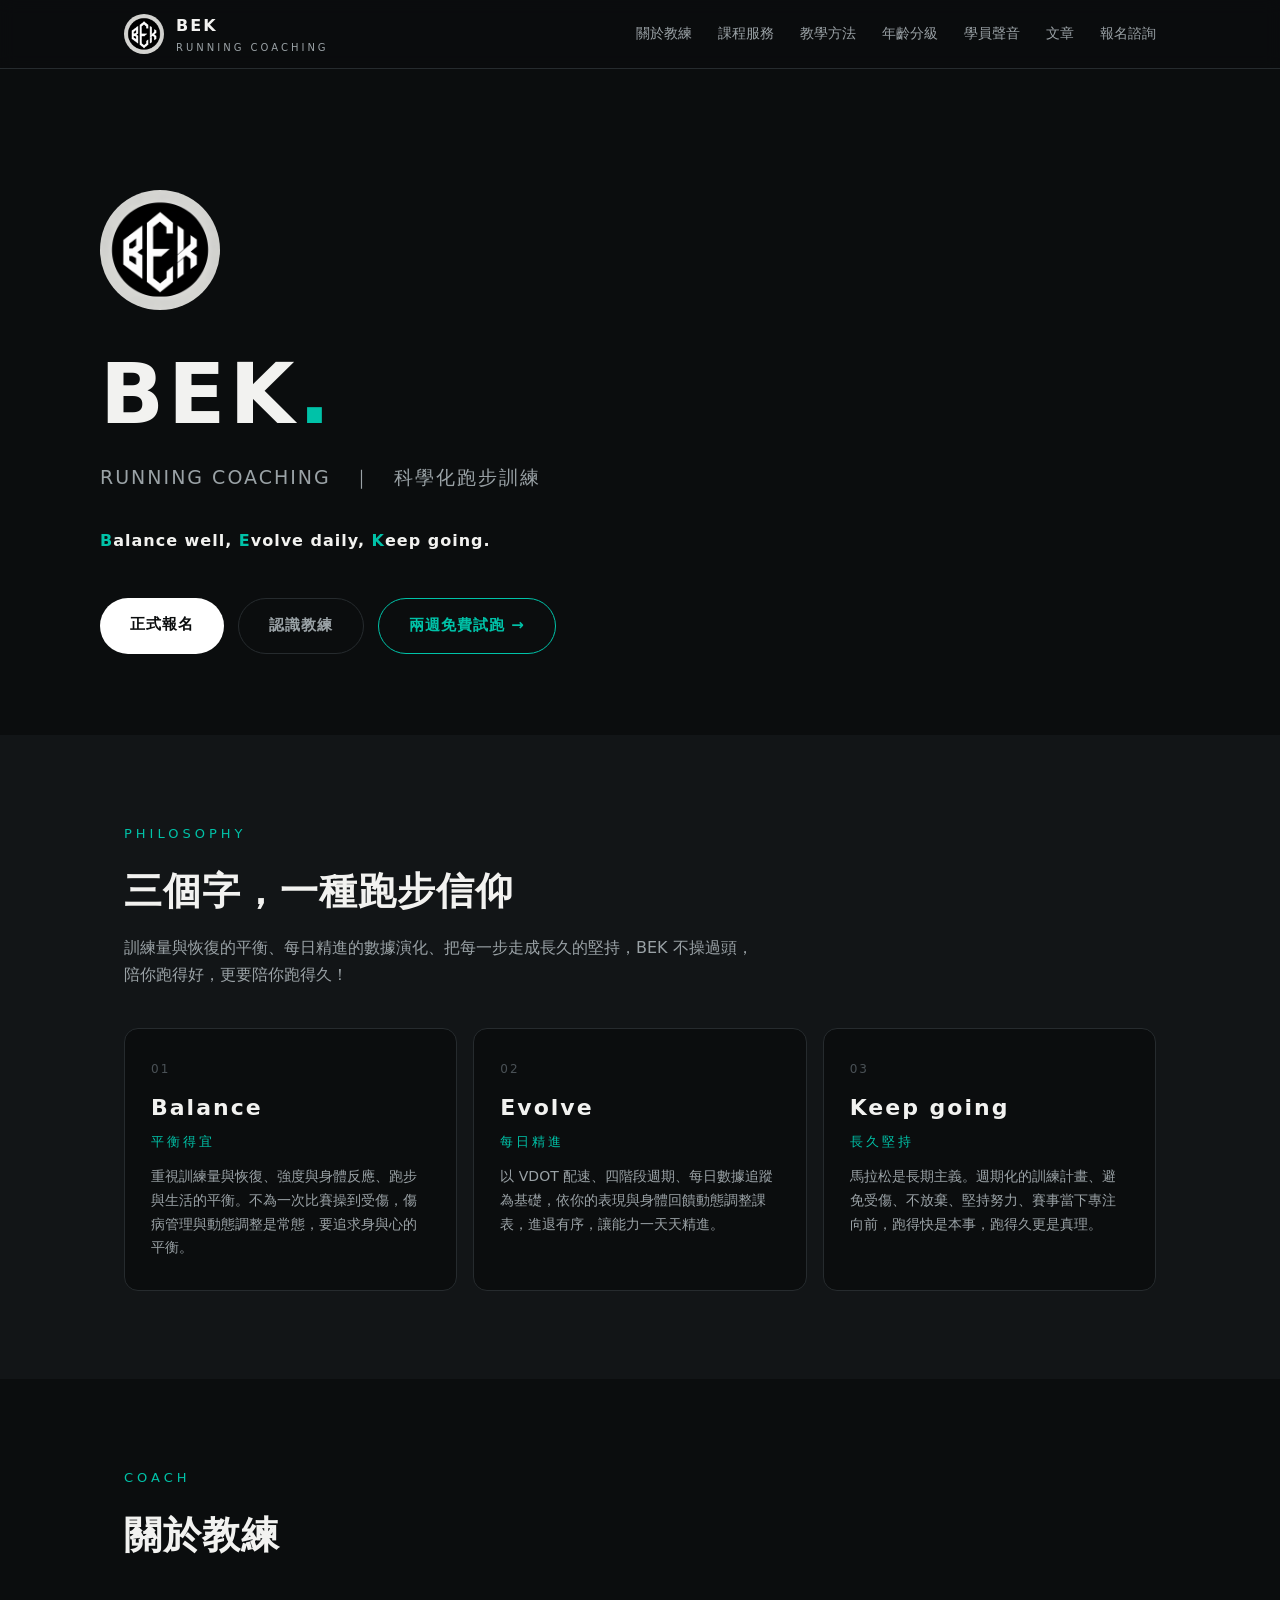
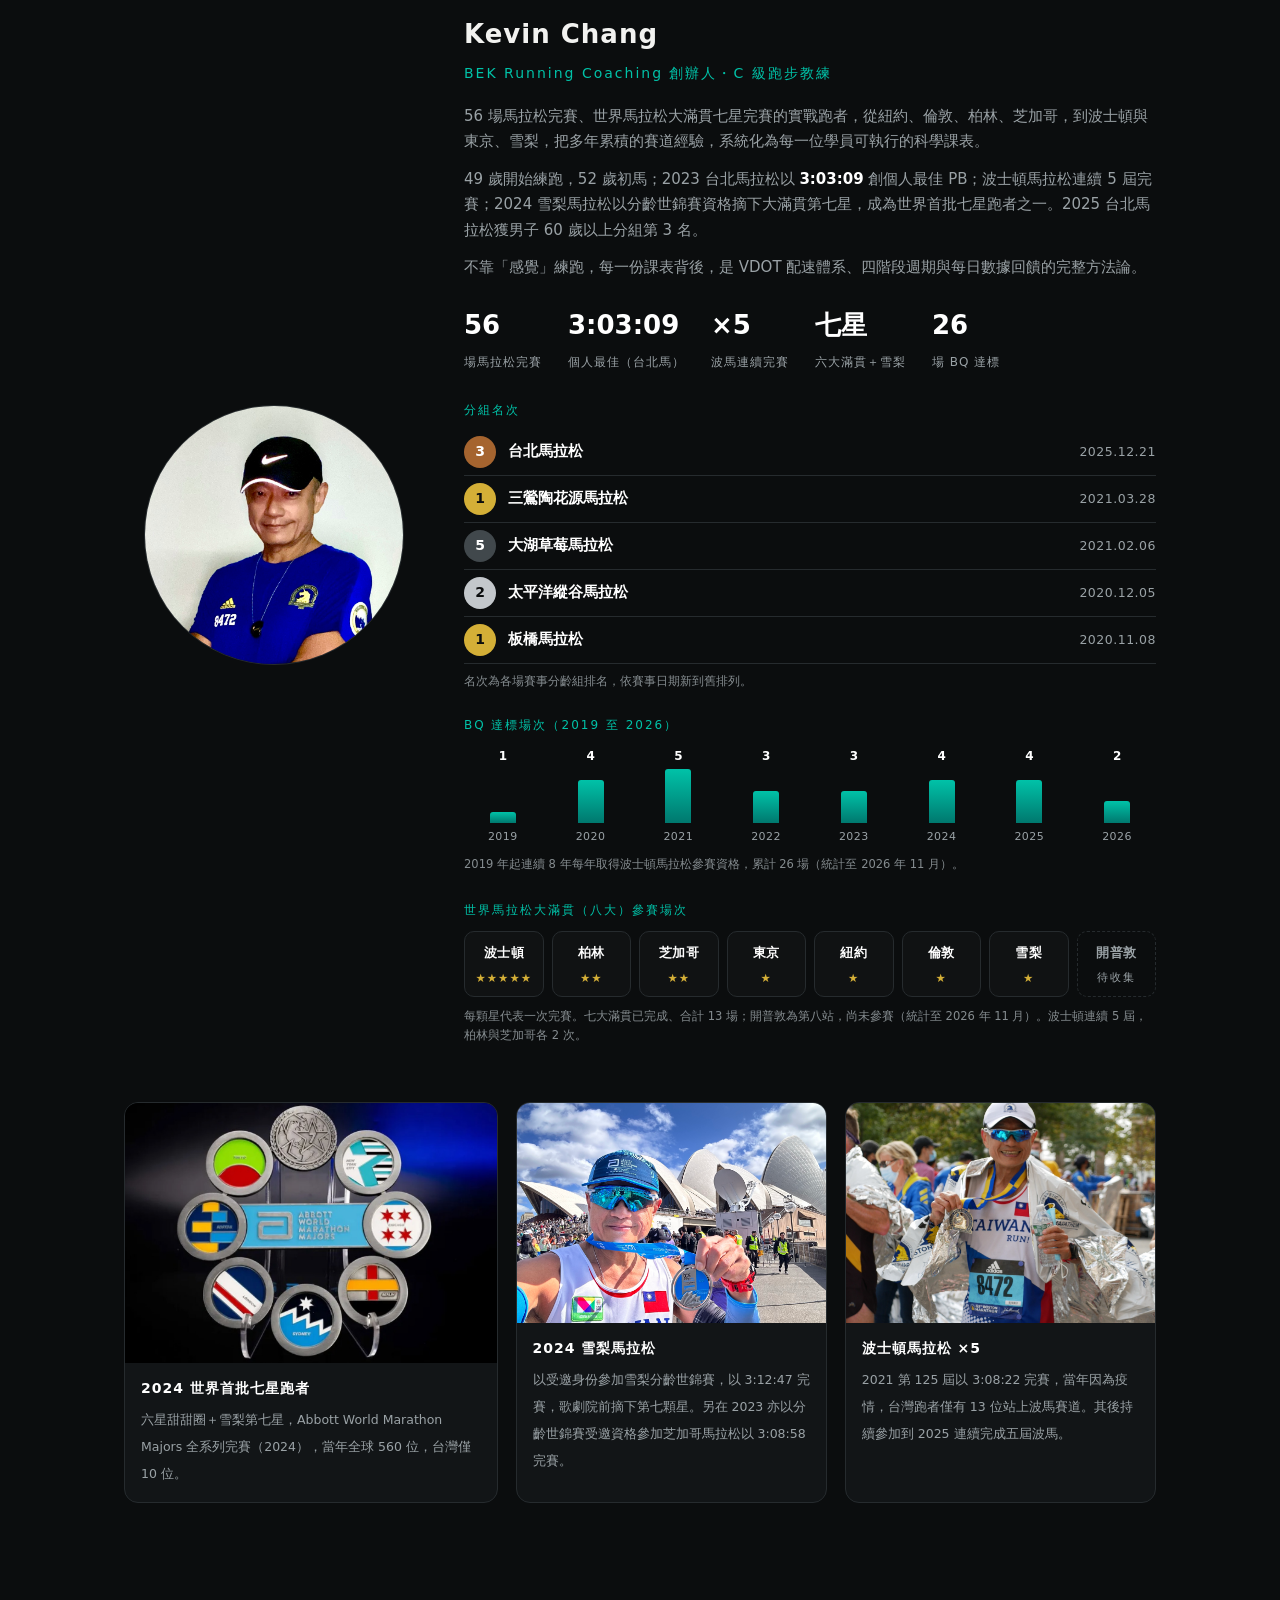
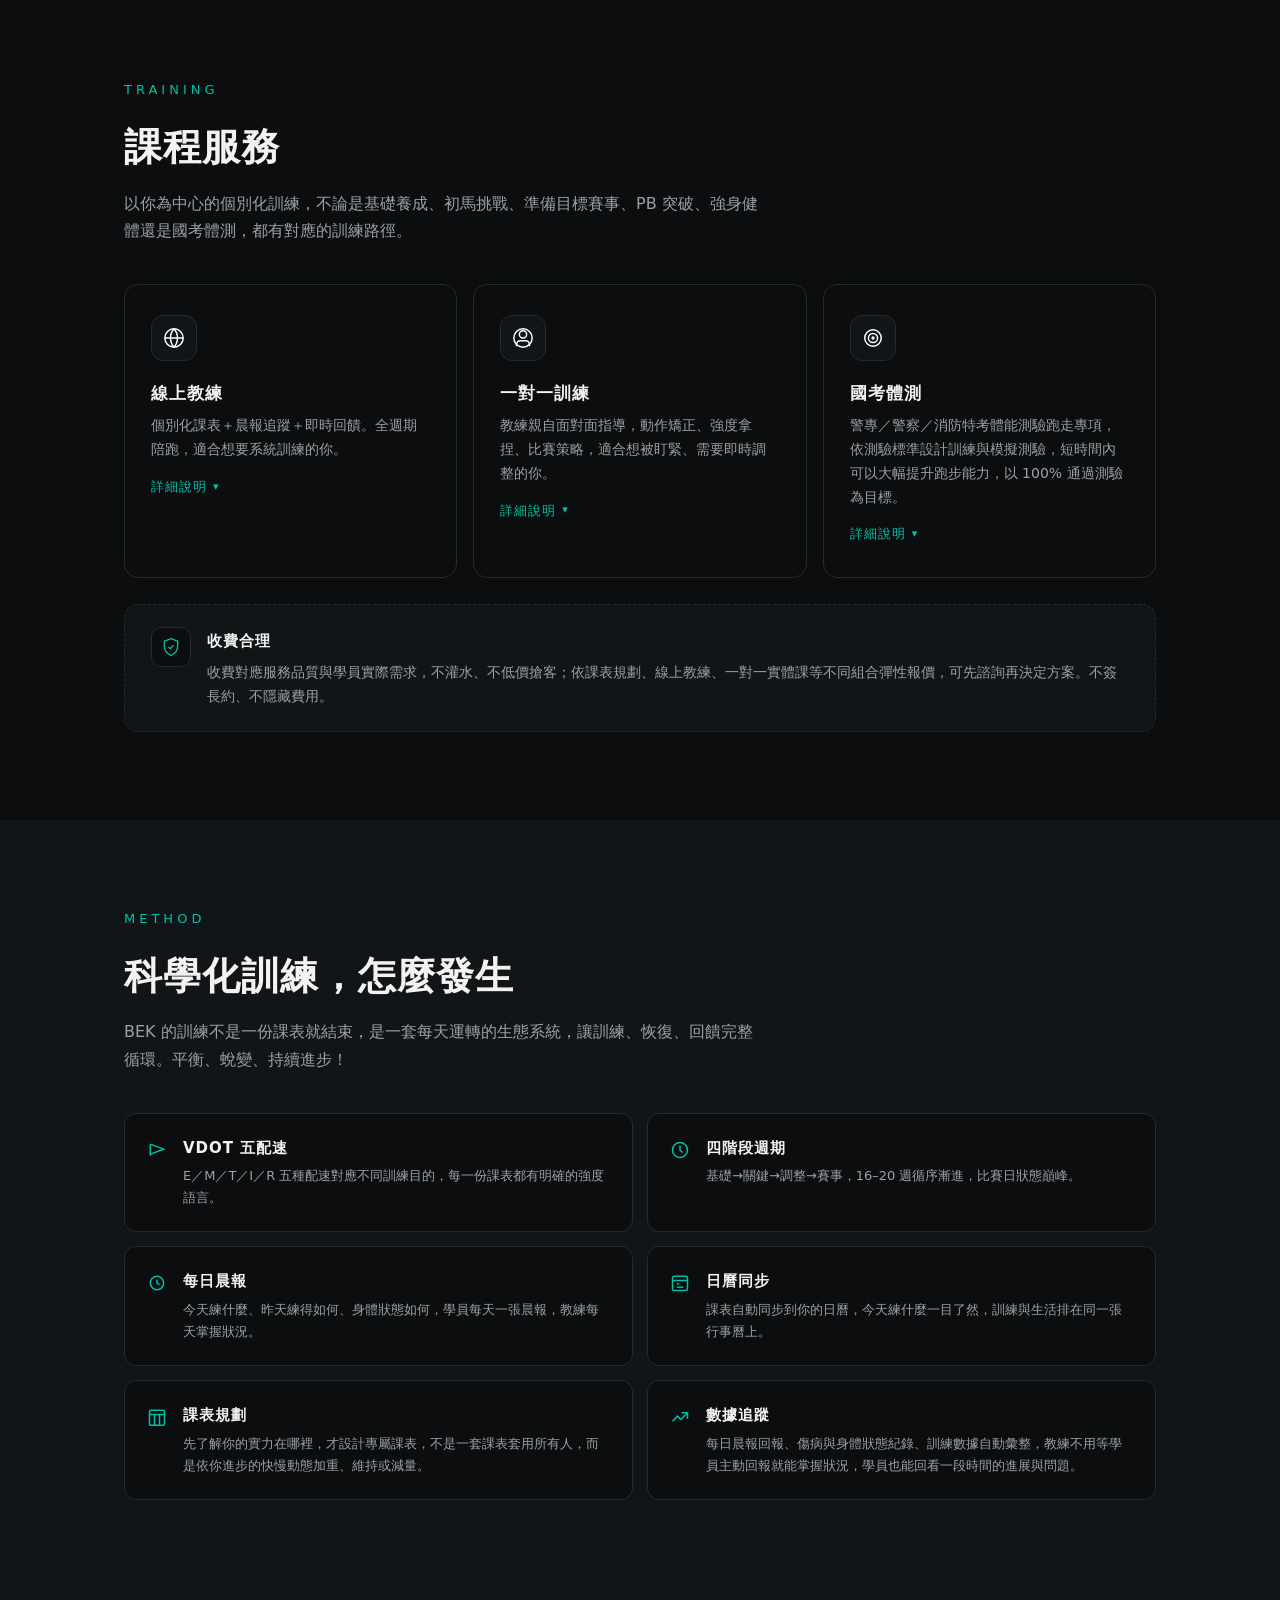
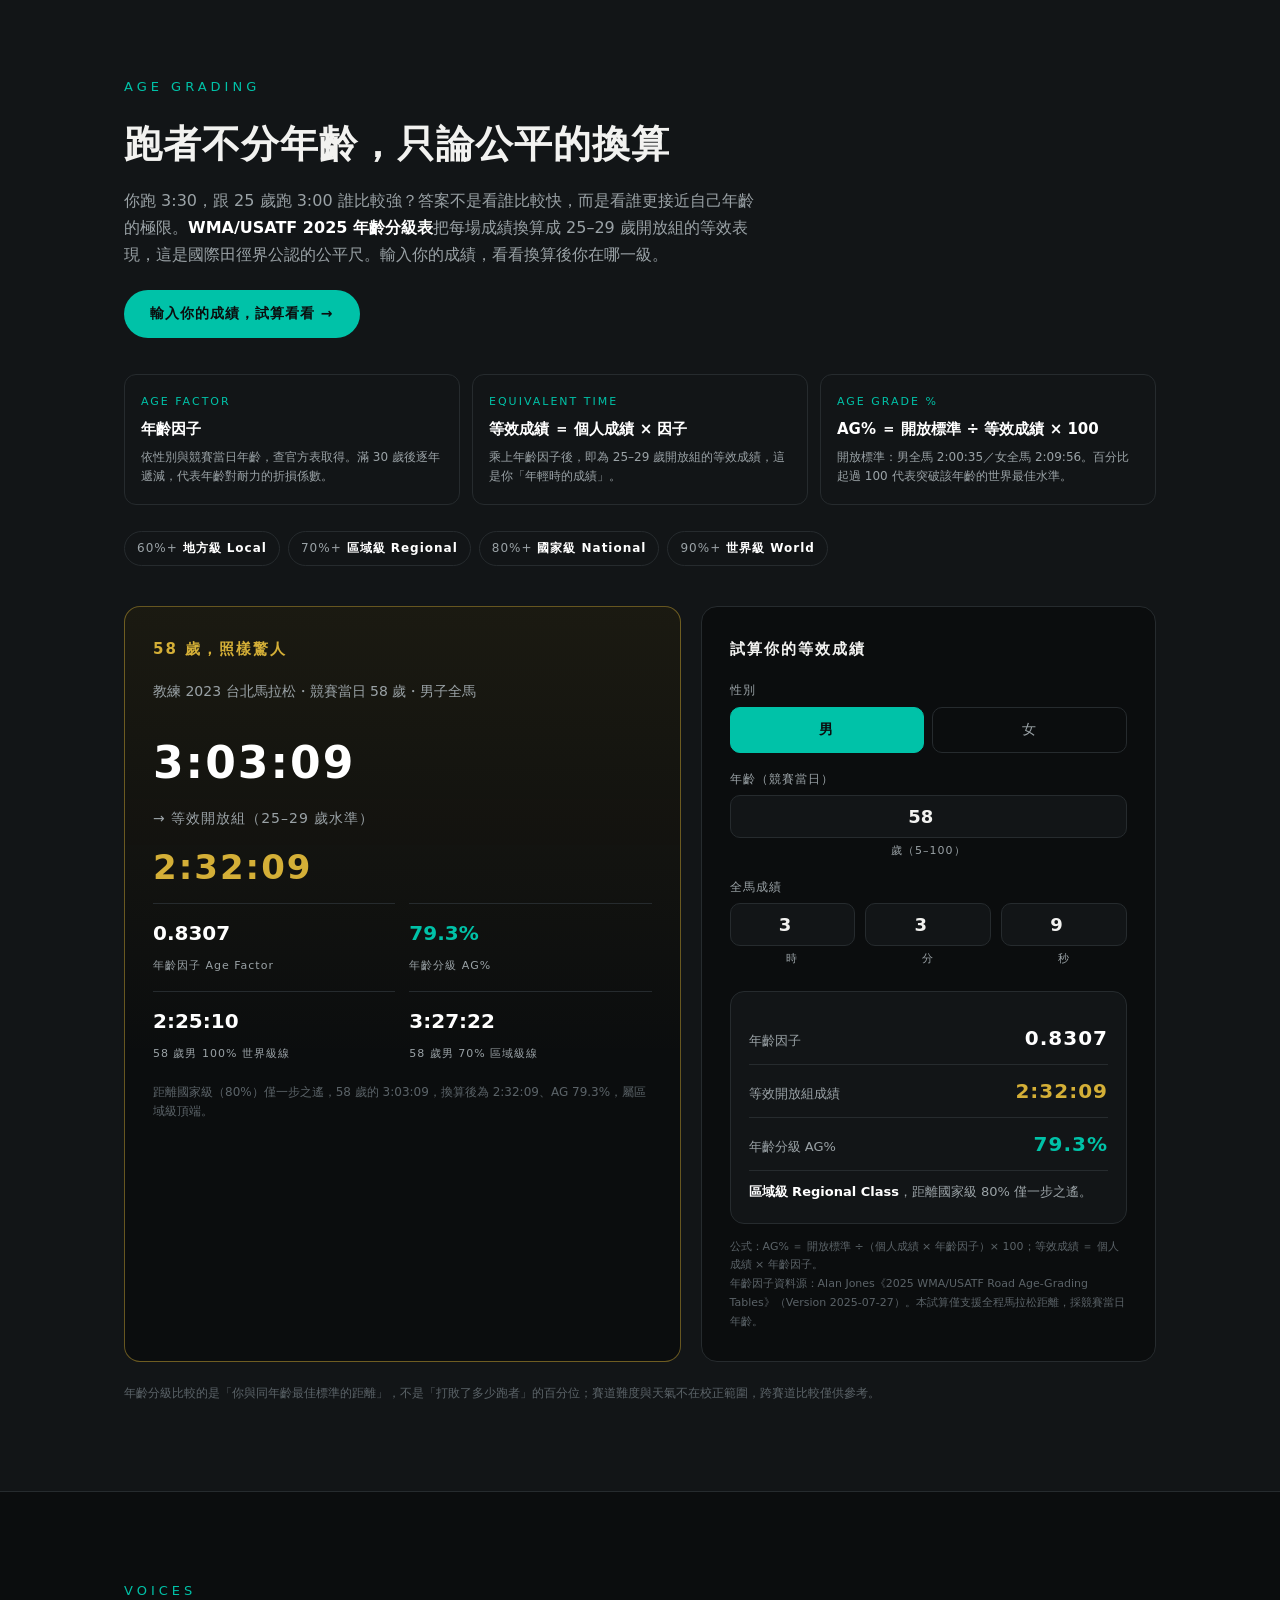
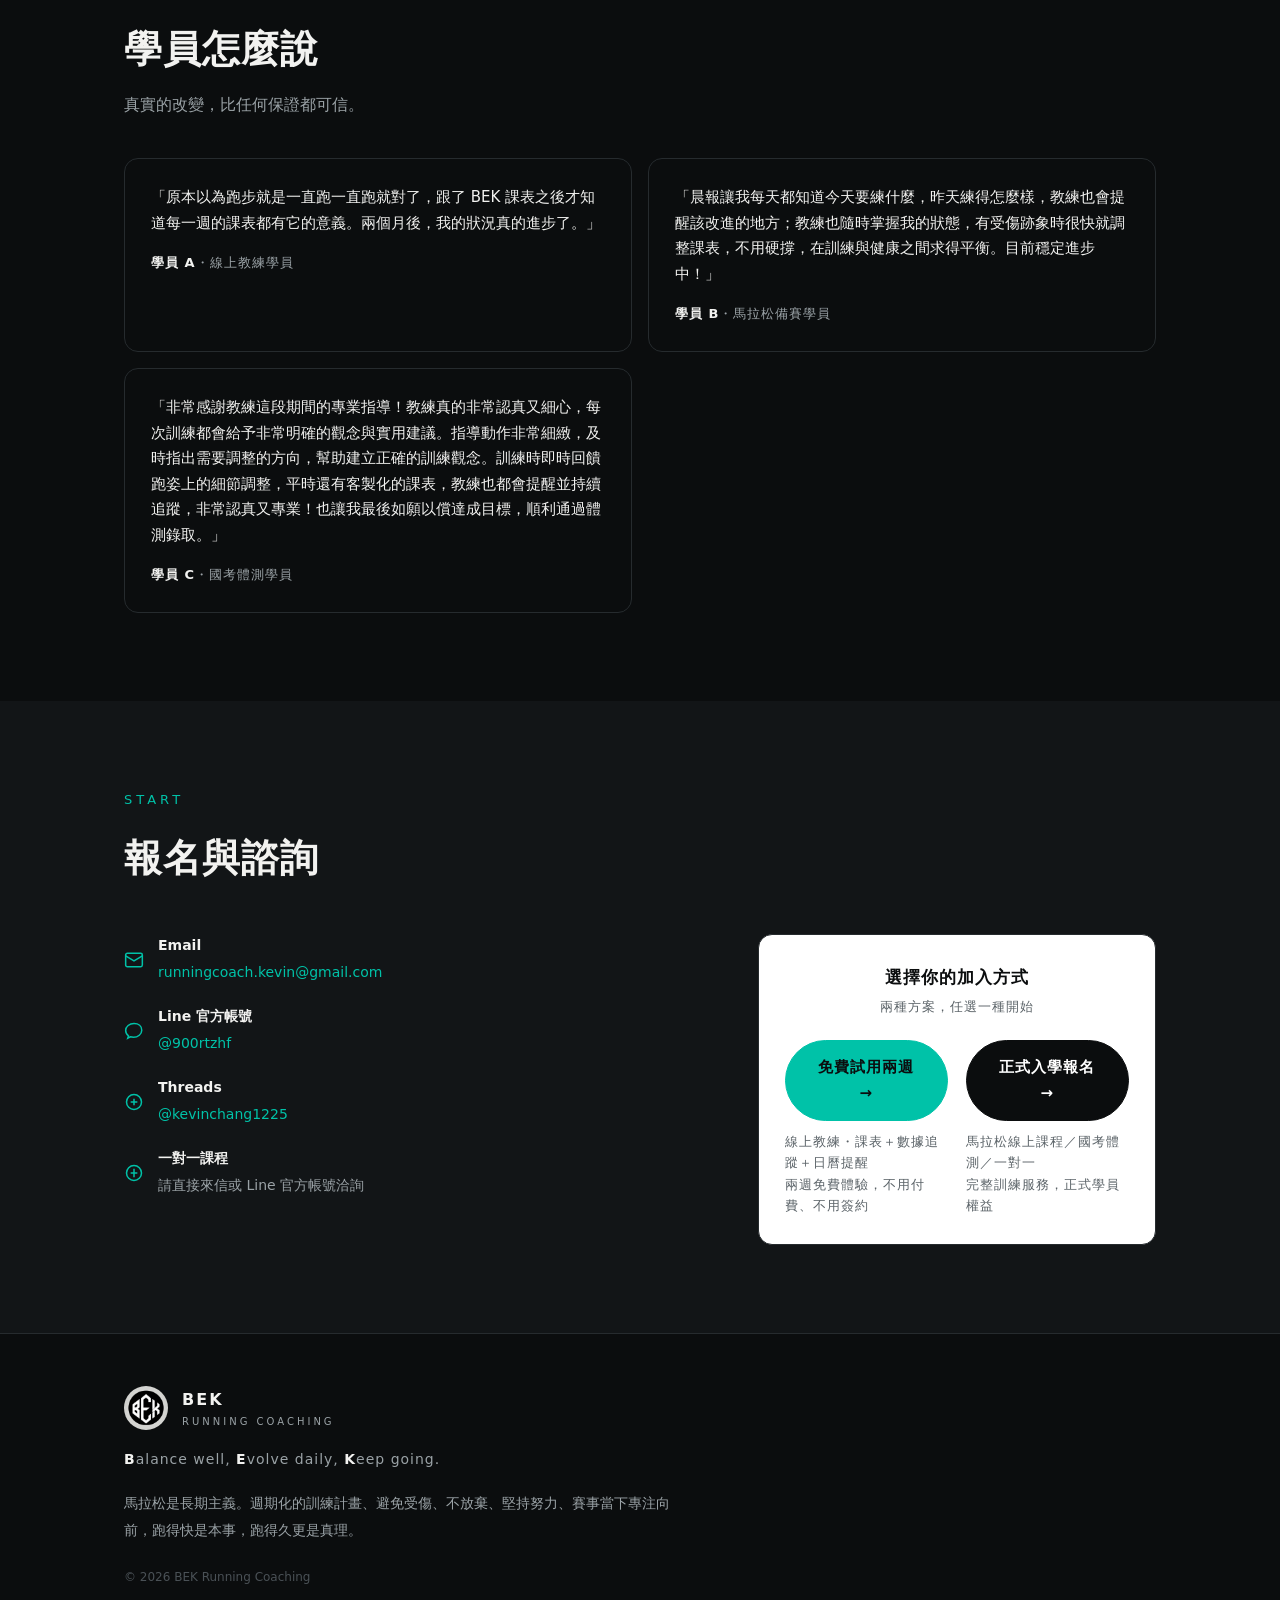
==== commit 1692d3bc: "官網更新 2026-11-10 10:19" ====
--- a/index.html
+++ b/index.html
@@ -115,6 +115,41 @@
   .stats{display:flex;flex-wrap:wrap;gap:26px;margin-top:22px}
   .stat b{display:block;font-size:26px;font-weight:800;color:#fff}
   .stat span{font-size:12px;color:var(--tx2);letter-spacing:1px}
+  /* 賽事名次牆（僅列分組名次，不列成績與總排名） */
+  .races{margin-top:26px}
+  .races .rt{font-size:12px;letter-spacing:2px;color:var(--green);margin-bottom:8px}
+  .races .row{display:flex;align-items:center;gap:12px;padding:7px 0;border-bottom:1px solid var(--line)}
+  .races .rk{flex:0 0 auto;width:32px;height:32px;border-radius:50%;display:flex;align-items:center;justify-content:center;font-size:14px;font-weight:800;color:#0b0d0e}
+  .races .rk.g{background:#d4af37;color:#0b0d0e}
+  .races .rk.s{background:#c3c7cb;color:#0b0d0e}
+  .races .rk.b{background:#a5642f;color:#fff}
+  .races .rk.n{background:#41484c;color:#fff}
+  .races .nm{font-size:15px;color:#fff;font-weight:700;flex:1 1 auto;min-width:0}
+  .races .dt{font-size:12.5px;color:var(--tx2);letter-spacing:.5px;flex:0 0 auto}
+  .races .note{font-size:11.5px;color:var(--tx2);margin-top:8px;opacity:.85}
+  @media(max-width:520px){.races .dt{display:none}}
+  /* BQ 年度分布 */
+  .bq{margin-top:24px}
+  .bq .rt{font-size:12px;letter-spacing:2px;color:var(--green);margin-bottom:10px}
+  .bq .bars{display:flex;gap:10px;align-items:flex-end}
+  .bq .col{flex:1;text-align:center;min-width:0}
+  .bq .col .c{font-size:12px;font-weight:700;color:#fff}
+  .bq .col .bar{height:54px;display:flex;align-items:flex-end;justify-content:center;margin-top:3px}
+  .bq .col .bar i{display:block;width:26px;margin:0 auto;border-radius:3px 3px 0 0;background:linear-gradient(180deg,var(--green),#00786e)}
+  .bq .col .y{display:block;font-size:11px;color:var(--tx2);margin-top:5px;letter-spacing:.5px}
+  .bq .note{font-size:11.5px;color:var(--tx2);margin-top:8px;opacity:.85}
+  /* 大滿貫星圖：上排賽事名稱，下方星星＝參賽場次 */
+  .majors{margin-top:26px}
+  .majors .rt{font-size:12px;letter-spacing:2px;color:var(--green);margin-bottom:10px}
+  .majors .grid{display:grid;grid-template-columns:repeat(4,1fr);gap:8px}
+  @media(min-width:768px){.majors .grid{grid-template-columns:repeat(8,1fr)}}
+  .majors .cell{border:1px solid var(--line);border-radius:10px;padding:10px 6px;text-align:center;background:rgba(255,255,255,.02)}
+  .majors .cell b{display:block;font-size:12.5px;color:#fff;font-weight:700;letter-spacing:.5px}
+  .majors .cell .st{display:block;font-size:11.5px;color:var(--gold);margin-top:7px;letter-spacing:1px;line-height:1.4;word-break:break-all}
+  .majors .cell.todo{border-style:dashed;background:transparent}
+  .majors .cell.todo b{color:var(--tx2)}
+  .majors .cell.todo .st{color:var(--tx2);font-size:11px;letter-spacing:2px}
+  .majors .note{font-size:11.5px;color:var(--tx2);margin-top:10px;opacity:.85}
   /* ===== achievement gallery ===== */
   .achieve{display:grid;grid-template-columns:1fr;gap:18px;margin-top:44px}
   @media(min-width:768px){.achieve{grid-template-columns:1.2fr 1fr 1fr}}
@@ -366,6 +401,44 @@
           <div class="stat"><b>3:03:09</b><span>個人最佳（台北馬）</span></div>
           <div class="stat"><b>×5</b><span>波馬連續完賽</span></div>
           <div class="stat"><b>七星</b><span>六大滿貫＋雪梨</span></div>
+          <div class="stat"><b>26</b><span>場 BQ 達標</span></div>
+        </div>
+        <div class="races">
+          <div class="rt">分組名次</div>
+          <div class="row"><b class="rk b">3</b><span class="nm">台北馬拉松</span><span class="dt">2025.12.21</span></div>
+          <div class="row"><b class="rk g">1</b><span class="nm">三鶯陶花源馬拉松</span><span class="dt">2021.03.28</span></div>
+          <div class="row"><b class="rk n">5</b><span class="nm">大湖草莓馬拉松</span><span class="dt">2021.02.06</span></div>
+          <div class="row"><b class="rk s">2</b><span class="nm">太平洋縱谷馬拉松</span><span class="dt">2020.12.05</span></div>
+          <div class="row"><b class="rk g">1</b><span class="nm">板橋馬拉松</span><span class="dt">2020.11.08</span></div>
+          <p class="note">名次為各場賽事分齡組排名，依賽事日期新到舊排列。</p>
+        </div>
+        <div class="bq">
+          <div class="rt">BQ 達標場次（2019 至 2026）</div>
+          <div class="bars">
+            <div class="col"><div class="c">1</div><div class="bar"><i style="height:11px"></i></div><span class="y">2019</span></div>
+            <div class="col"><div class="c">4</div><div class="bar"><i style="height:43px"></i></div><span class="y">2020</span></div>
+            <div class="col"><div class="c">5</div><div class="bar"><i style="height:54px"></i></div><span class="y">2021</span></div>
+            <div class="col"><div class="c">3</div><div class="bar"><i style="height:32px"></i></div><span class="y">2022</span></div>
+            <div class="col"><div class="c">3</div><div class="bar"><i style="height:32px"></i></div><span class="y">2023</span></div>
+            <div class="col"><div class="c">4</div><div class="bar"><i style="height:43px"></i></div><span class="y">2024</span></div>
+            <div class="col"><div class="c">4</div><div class="bar"><i style="height:43px"></i></div><span class="y">2025</span></div>
+            <div class="col"><div class="c">2</div><div class="bar"><i style="height:22px"></i></div><span class="y">2026</span></div>
+          </div>
+          <p class="note">2019 年起連續 8 年每年取得波士頓馬拉松參賽資格，累計 26 場（統計至 2026 年 11 月）。</p>
+        </div>
+        <div class="majors">
+          <div class="rt">世界馬拉松大滿貫（八大）參賽場次</div>
+          <div class="grid">
+            <div class="cell"><b>波士頓</b><span class="st">★★★★★</span></div>
+            <div class="cell"><b>柏林</b><span class="st">★★</span></div>
+            <div class="cell"><b>芝加哥</b><span class="st">★★</span></div>
+            <div class="cell"><b>東京</b><span class="st">★</span></div>
+            <div class="cell"><b>紐約</b><span class="st">★</span></div>
+            <div class="cell"><b>倫敦</b><span class="st">★</span></div>
+            <div class="cell"><b>雪梨</b><span class="st">★</span></div>
+            <div class="cell todo"><b>開普敦</b><span class="st">待收集</span></div>
+          </div>
+          <p class="note">每顆星代表一次完賽。七大滿貫已完成、合計 13 場；開普敦為第八站，尚未參賽（統計至 2026 年 11 月）。波士頓連續 5 屆，柏林與芝加哥各 2 次。</p>
         </div>
       </div>
     </div>
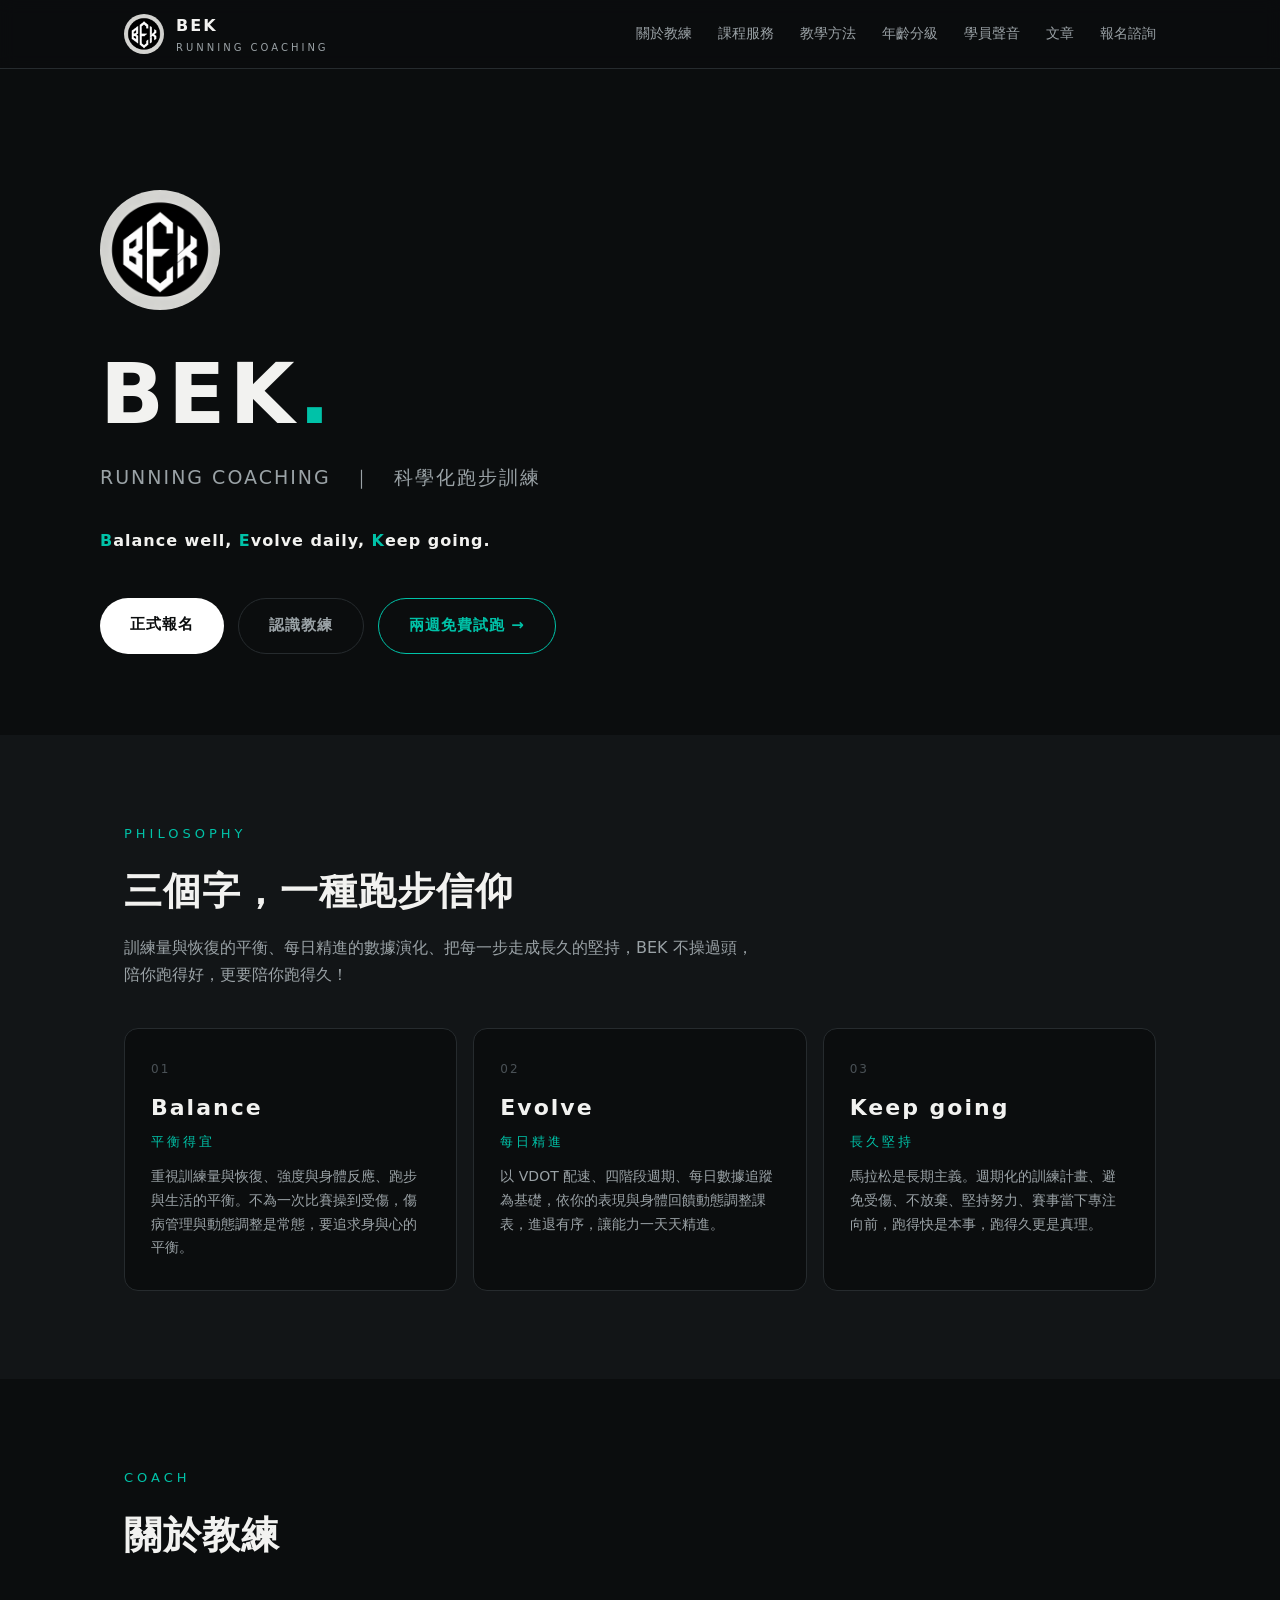
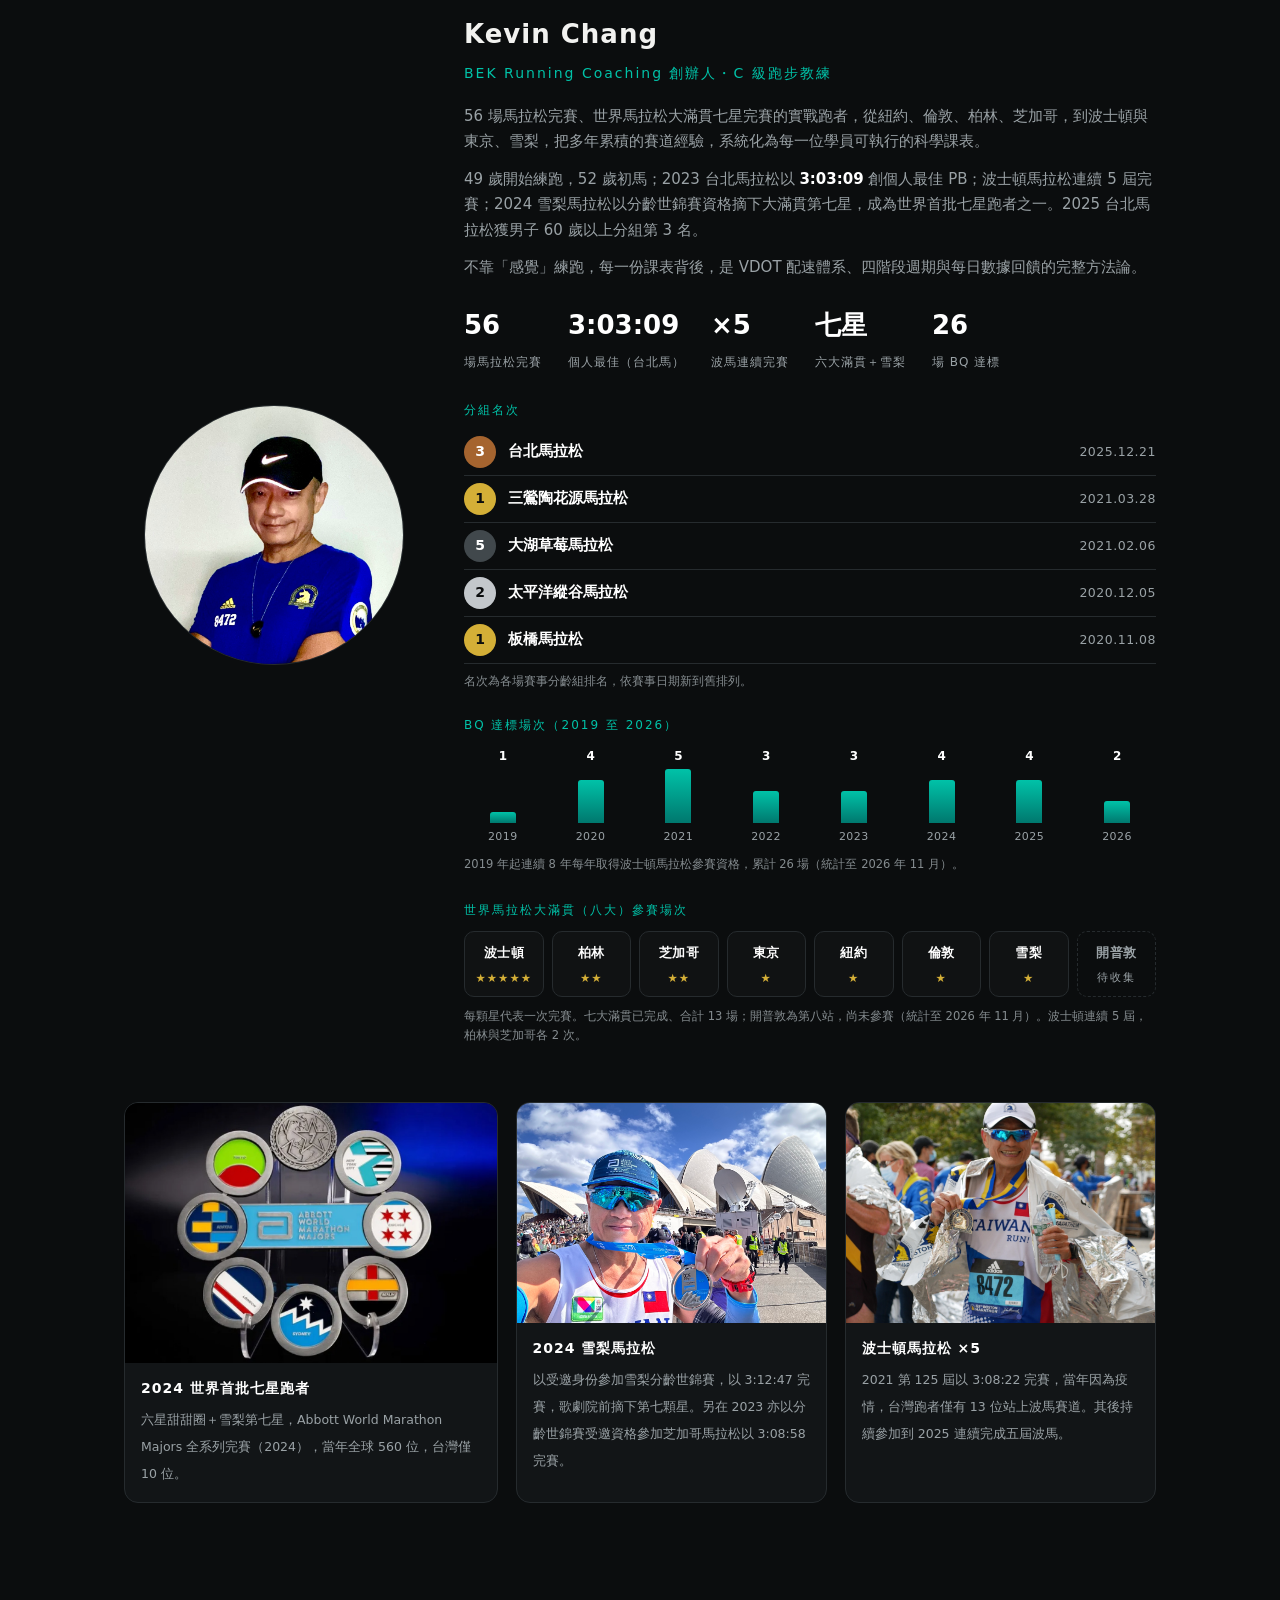
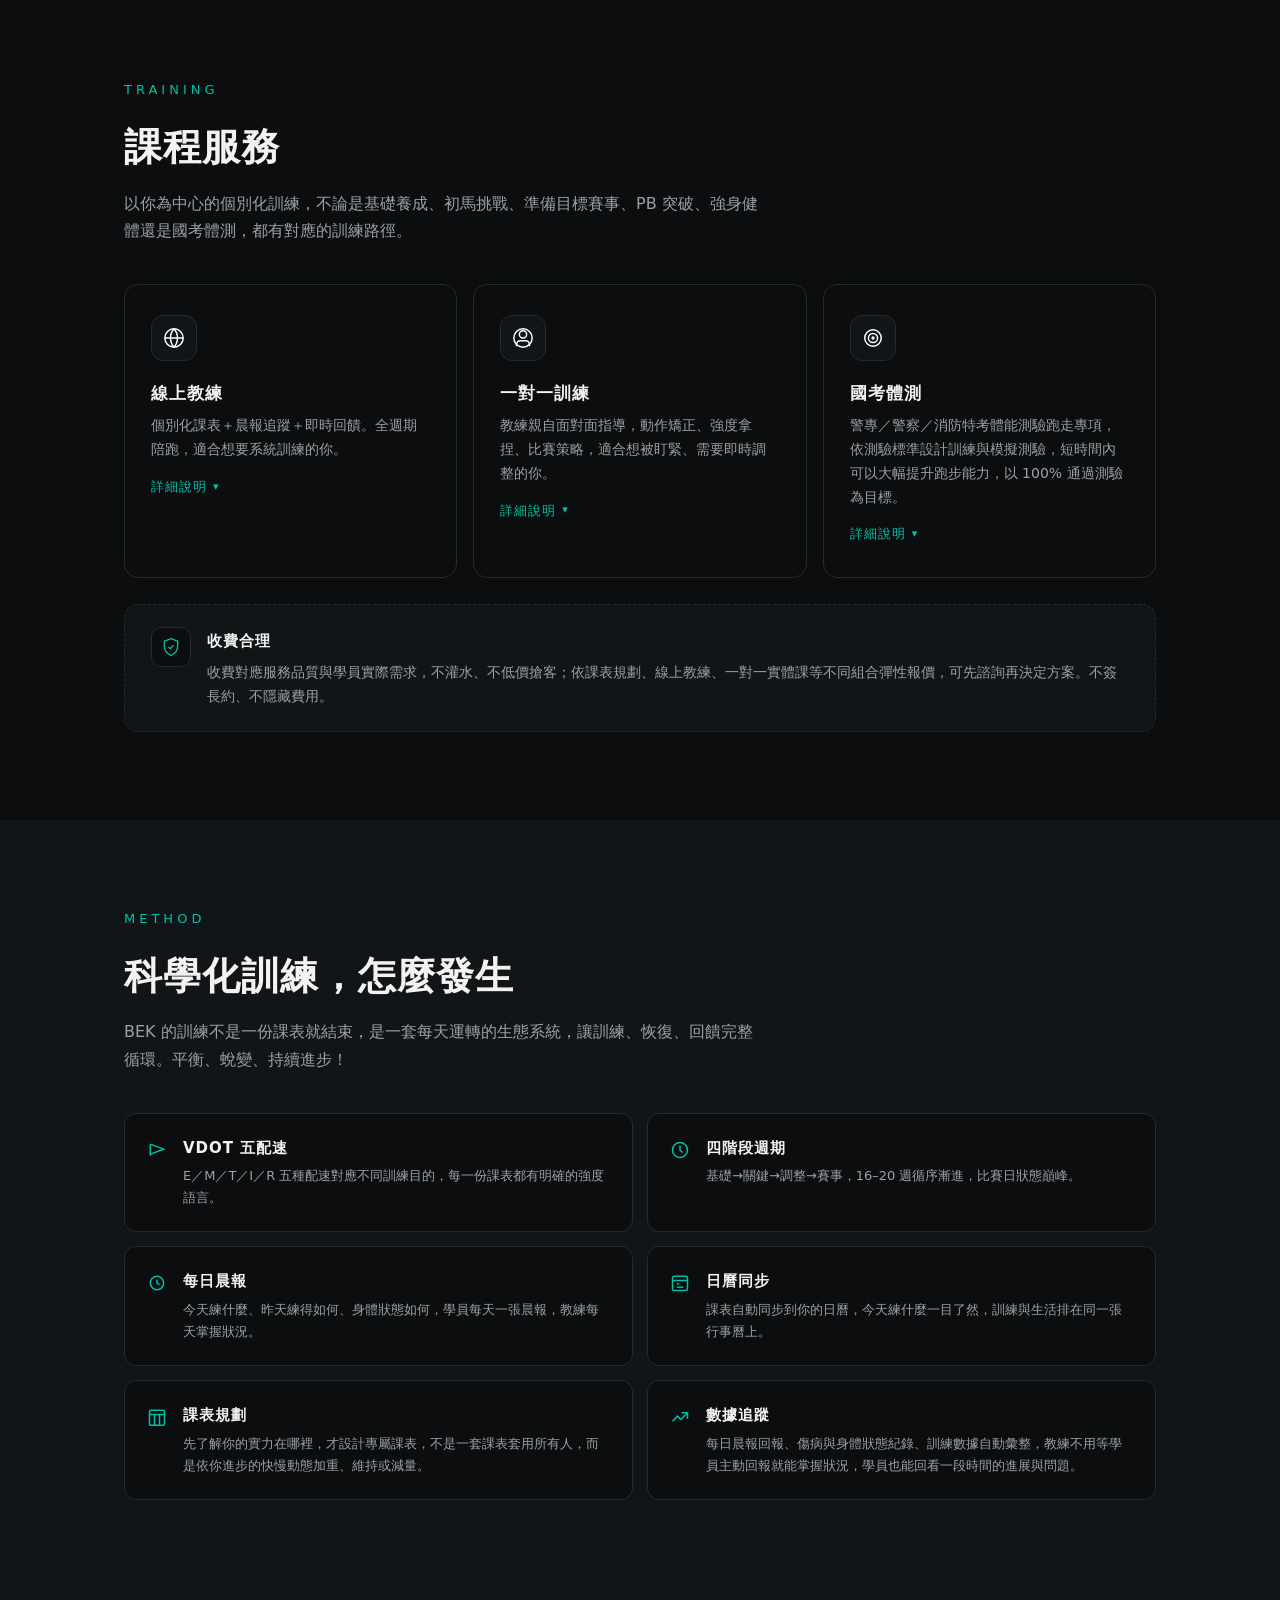
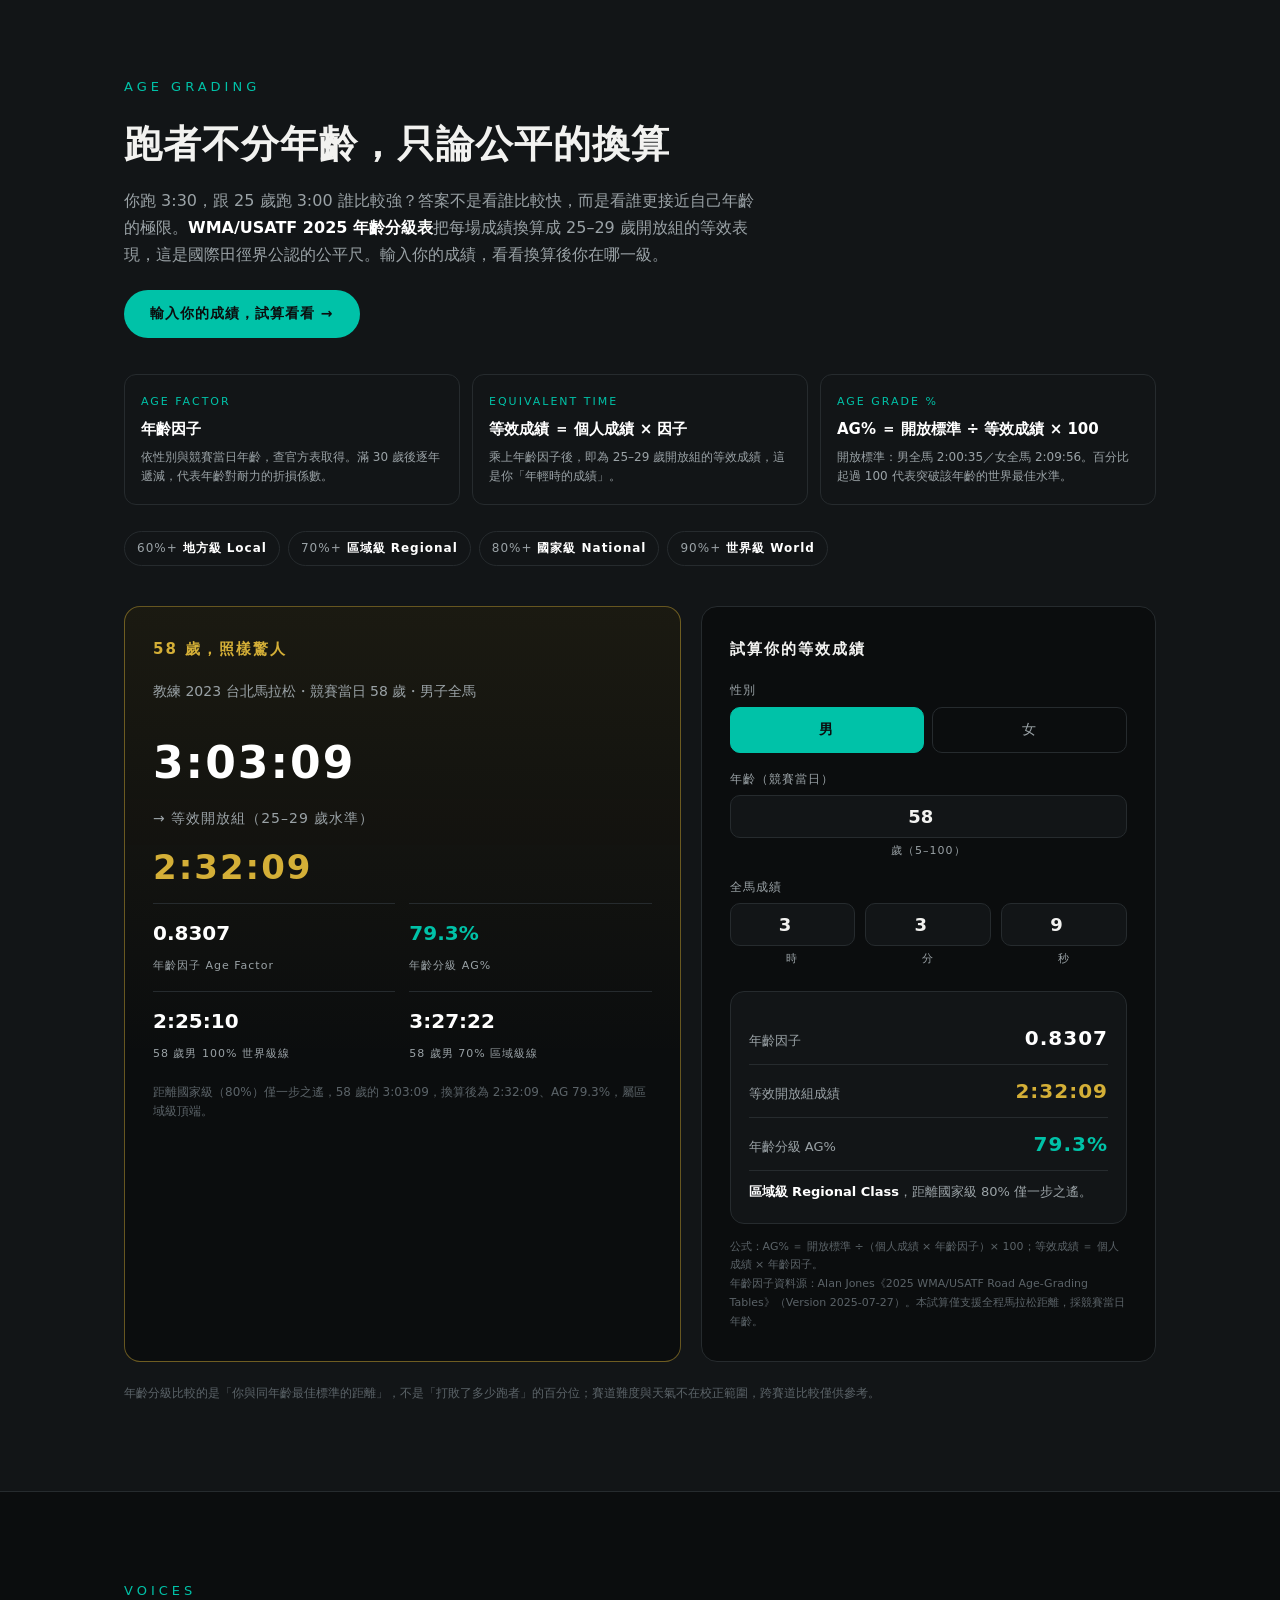
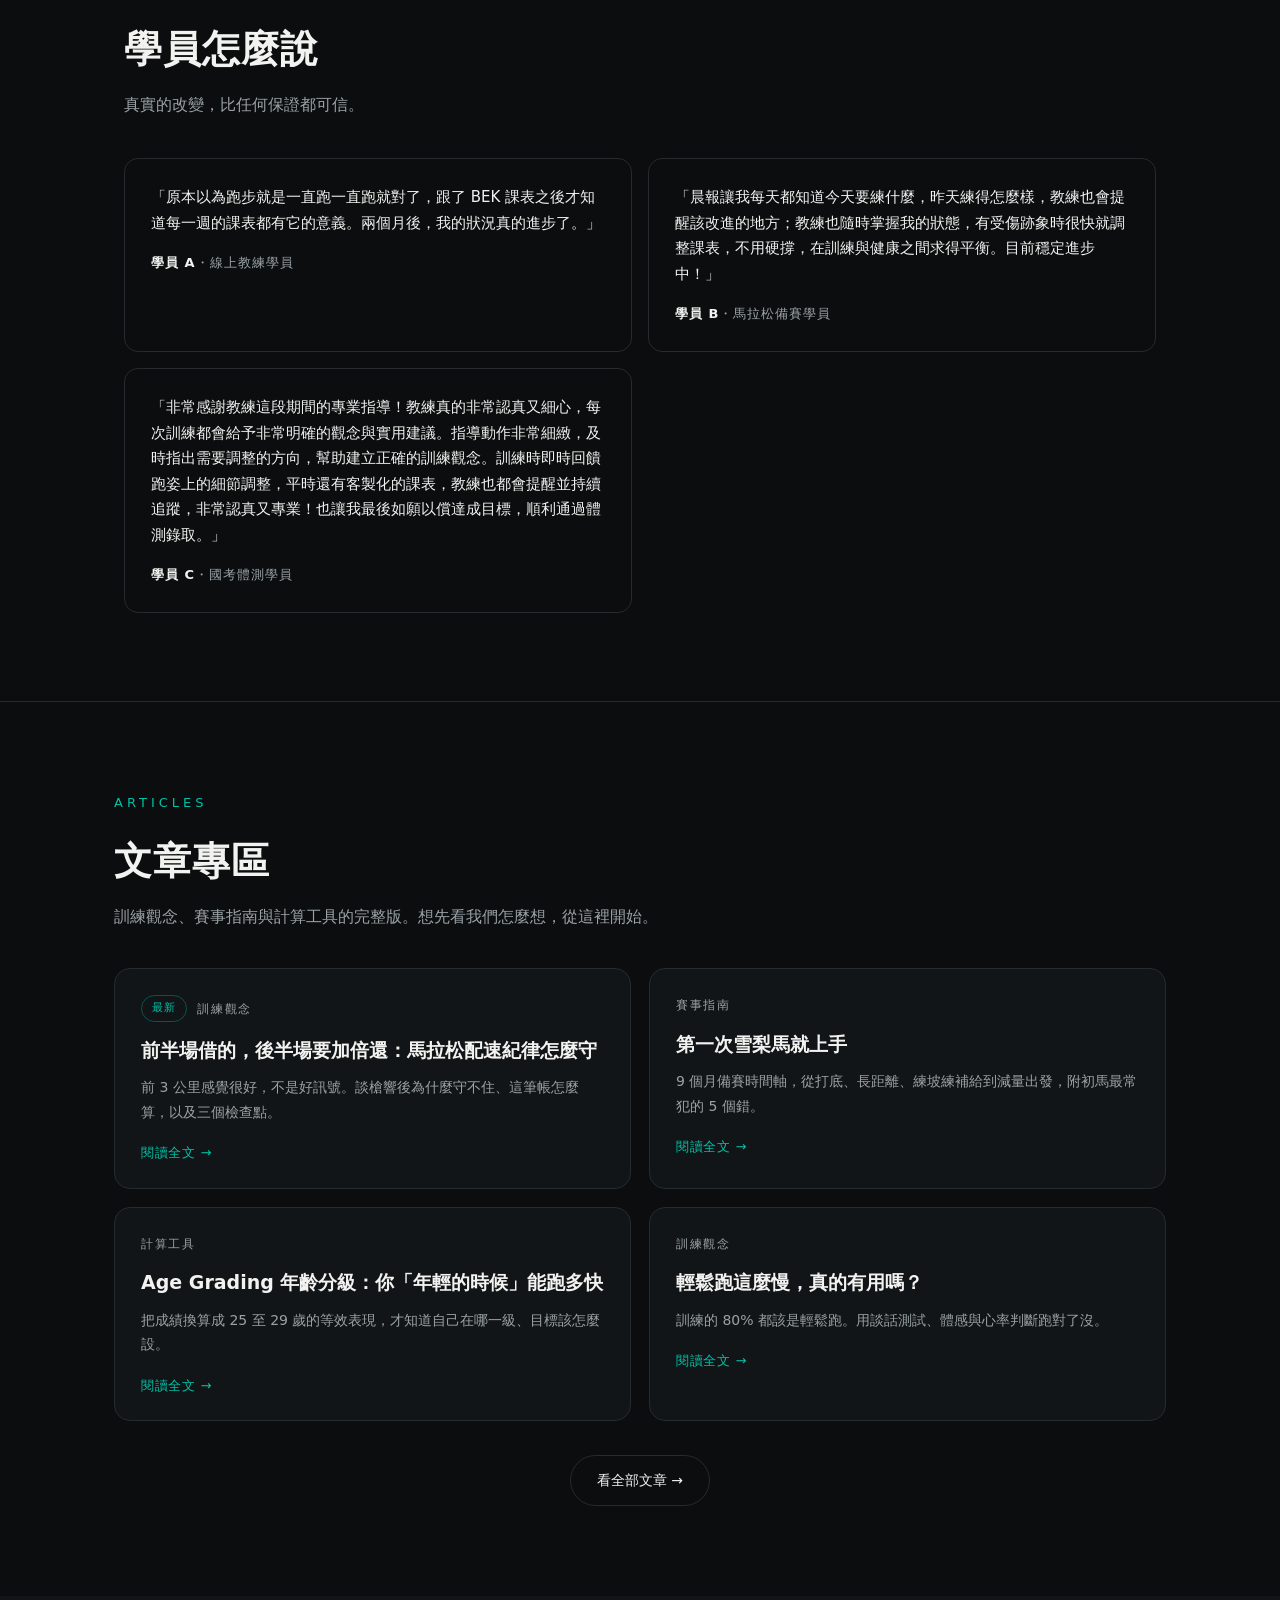
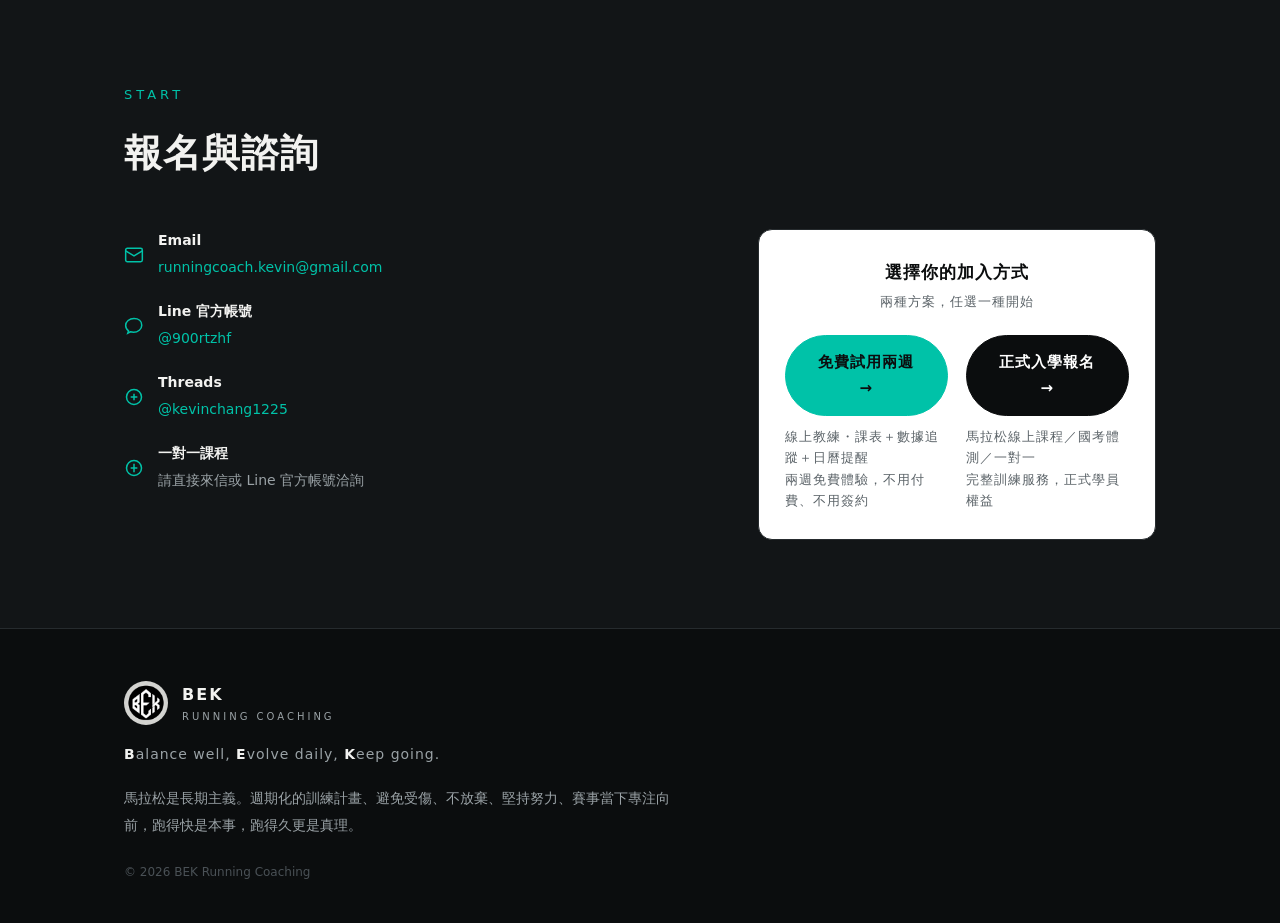
==== commit 4e992408: "官網更新 2026-11-12 18:23（首頁文章專區）" ====
--- a/index.html
+++ b/index.html
@@ -3,6 +3,7 @@
 <head>
 <meta charset="UTF-8">
 <meta name="viewport" content="width=device-width, initial-scale=1">
+<link rel="canonical" href="https://bekrunning.tw/">
 <link rel="icon" href="data:image/svg+xml,%3Csvg xmlns='http://www.w3.org/2000/svg' viewBox='0 0 100 100'%3E%3Ccircle cx='50' cy='50' r='48' fill='%2300c2a8'/%3E%3Ctext x='50' y='70' font-size='54' font-weight='800' text-anchor='middle' fill='%230b0d0e' font-family='sans-serif'%3EB%3C/text%3E%3C/svg%3E">
 <title>BEK Running Coaching｜科學化跑步教練</title>
 <meta name="description" content="BEK Running Coaching 科學化跑步教練。世界馬拉松大滿貫七星跑者 Kevin Chang，以 VDOT 配速體系、四階段週期與每日數據追蹤，提供線上教練、一對一訓練、國考體測等個別化課表服務。">
@@ -330,7 +331,64 @@
     footer .slogan{font-size:15px;line-height:1.7}
     footer .copy{font-size:13px}
   }
+
+  /* ===== 文章專區 ===== */
+  .artsec{padding:90px 20px;border-top:1px solid var(--line)}
+  .artsec .wrap{max-width:1100px;margin:0 auto}
+  .art-grid{display:grid;grid-template-columns:repeat(2,1fr);gap:18px;margin-top:38px}
+  .art-card{display:block;border:1px solid var(--line);border-radius:16px;padding:26px 26px 22px;background:var(--bg2);transition:border-color .25s,transform .25s}
+  .art-card:hover{border-color:var(--green);transform:translateY(-3px)}
+  .art-meta{display:flex;align-items:center;gap:10px;font-size:12px;letter-spacing:.14em;text-transform:uppercase;color:var(--tx2)}
+  .art-tag{color:var(--green);border:1px solid rgba(0,194,168,.35);border-radius:999px;padding:3px 10px;font-size:11px;letter-spacing:.1em}
+  .art-title{font-size:19px;font-weight:700;line-height:1.55;margin:14px 0 10px}
+  .art-desc{font-size:14px;color:var(--tx2);line-height:1.75}
+  .art-more{display:inline-flex;align-items:center;gap:8px;margin-top:18px;font-size:13px;color:var(--green);letter-spacing:.05em}
+  .art-foot{text-align:center;margin-top:34px}
+  .art-foot a{display:inline-flex;align-items:center;gap:8px;border:1px solid var(--line);border-radius:999px;padding:13px 26px;font-size:14px;color:var(--tx);transition:border-color .25s,color .25s}
+  .art-foot a:hover{border-color:var(--green);color:var(--green)}
+  @media(max-width:760px){.art-grid{grid-template-columns:1fr}.artsec{padding:64px 18px}.art-title{font-size:17px}}
 </style>
+<script type="application/ld+json">
+{
+  "@context": "https://schema.org",
+  "@graph": [
+    {
+      "@context": "https://schema.org",
+      "@type": "Organization",
+      "@id": "https://bekrunning.tw/#organization",
+      "name": "BEK Running Coaching",
+      "url": "https://bekrunning.tw/",
+      "logo": {
+        "@type": "ImageObject",
+        "url": "https://bekrunning.tw/assets/bek_logo.png",
+        "width": 2048,
+        "height": 2048
+      },
+      "description": "科學化跑步教練，以 VDOT 配速體系、四階段週期與每日數據追蹤，提供線上教練、一對一訓練與國考體測的個別化課表。",
+      "founder": {
+        "@type": "Person",
+        "name": "Kevin Chang",
+        "jobTitle": "跑步教練"
+      },
+      "sameAs": [
+        "https://www.threads.com/@kevinchang1225",
+        "https://line.me/R/ti/p/@900rtzhf"
+      ]
+    },
+    {
+      "@context": "https://schema.org",
+      "@type": "WebSite",
+      "@id": "https://bekrunning.tw/#website",
+      "url": "https://bekrunning.tw/",
+      "name": "BEK Running Coaching",
+      "inLanguage": "zh-Hant",
+      "publisher": {
+        "@id": "https://bekrunning.tw/#organization"
+      }
+    }
+  ]
+}
+</script>
 </head>
 <body>
 
@@ -634,6 +692,43 @@
       </div>
     </div>
 
+  </div>
+</section>
+
+
+<!-- ===== 文章專區 ===== -->
+<section class="artsec" id="articles">
+  <div class="wrap">
+    <div class="kicker">Articles</div>
+    <h2>文章專區</h2>
+    <p class="sub">訓練觀念、賽事指南與計算工具的完整版。想先看我們怎麼想，從這裡開始。</p>
+    <div class="art-grid">
+      <a class="art-card" href="articles/marathon-pace-discipline/">
+        <div class="art-meta"><span class="art-tag">最新</span><span>訓練觀念</span></div>
+        <div class="art-title">前半場借的，後半場要加倍還：馬拉松配速紀律怎麼守</div>
+        <div class="art-desc">前 3 公里感覺很好，不是好訊號。談槍響後為什麼守不住、這筆帳怎麼算，以及三個檢查點。</div>
+        <span class="art-more">閱讀全文 →</span>
+      </a>
+      <a class="art-card" href="articles/sydney-marathon-first-timer/">
+        <div class="art-meta"><span>賽事指南</span></div>
+        <div class="art-title">第一次雪梨馬就上手</div>
+        <div class="art-desc">9 個月備賽時間軸，從打底、長距離、練坡練補給到減量出發，附初馬最常犯的 5 個錯。</div>
+        <span class="art-more">閱讀全文 →</span>
+      </a>
+      <a class="art-card" href="articles/age-grading-calculator/">
+        <div class="art-meta"><span>計算工具</span></div>
+        <div class="art-title">Age Grading 年齡分級：你「年輕的時候」能跑多快</div>
+        <div class="art-desc">把成績換算成 25 至 29 歲的等效表現，才知道自己在哪一級、目標該怎麼設。</div>
+        <span class="art-more">閱讀全文 →</span>
+      </a>
+      <a class="art-card" href="articles/easy-run-benefits/">
+        <div class="art-meta"><span>訓練觀念</span></div>
+        <div class="art-title">輕鬆跑這麼慢，真的有用嗎？</div>
+        <div class="art-desc">訓練的 80% 都該是輕鬆跑。用談話測試、體感與心率判斷跑對了沒。</div>
+        <span class="art-more">閱讀全文 →</span>
+      </a>
+    </div>
+    <div class="art-foot"><a href="articles/">看全部文章 →</a></div>
   </div>
 </section>
 
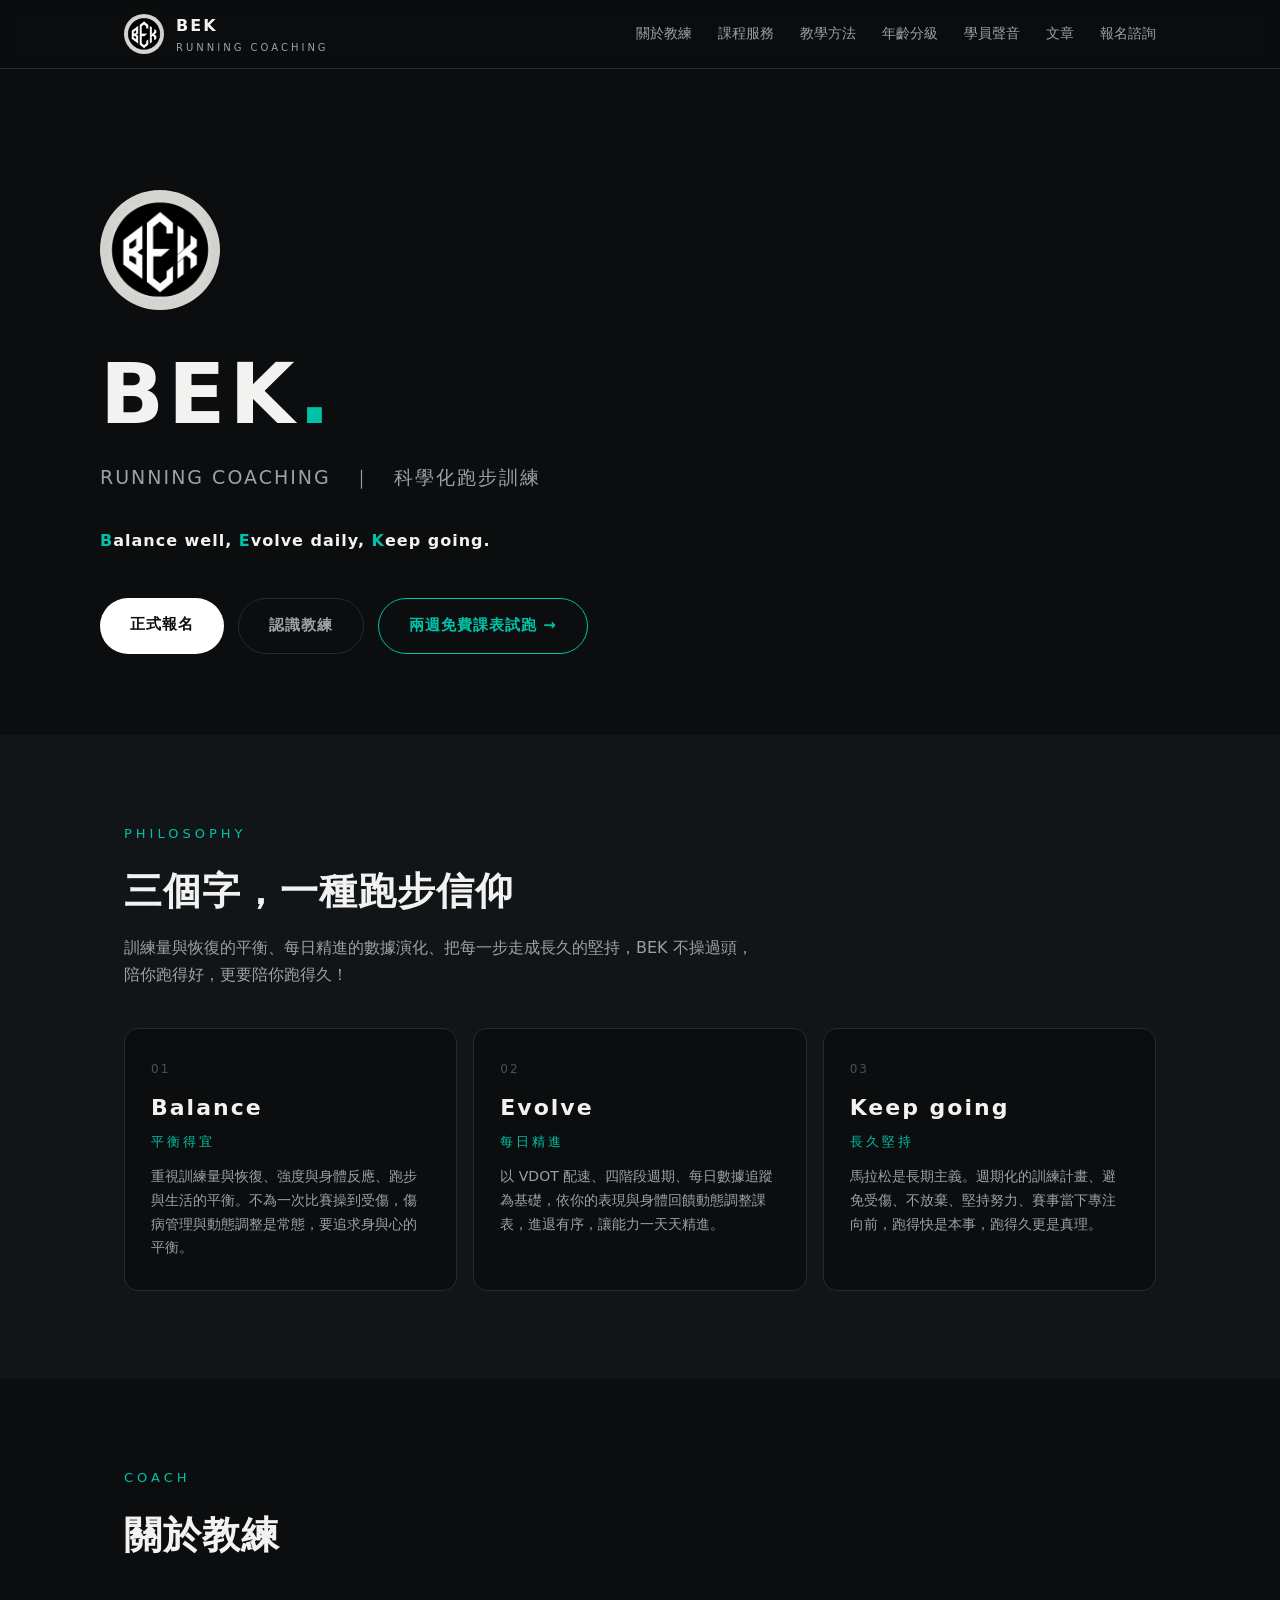
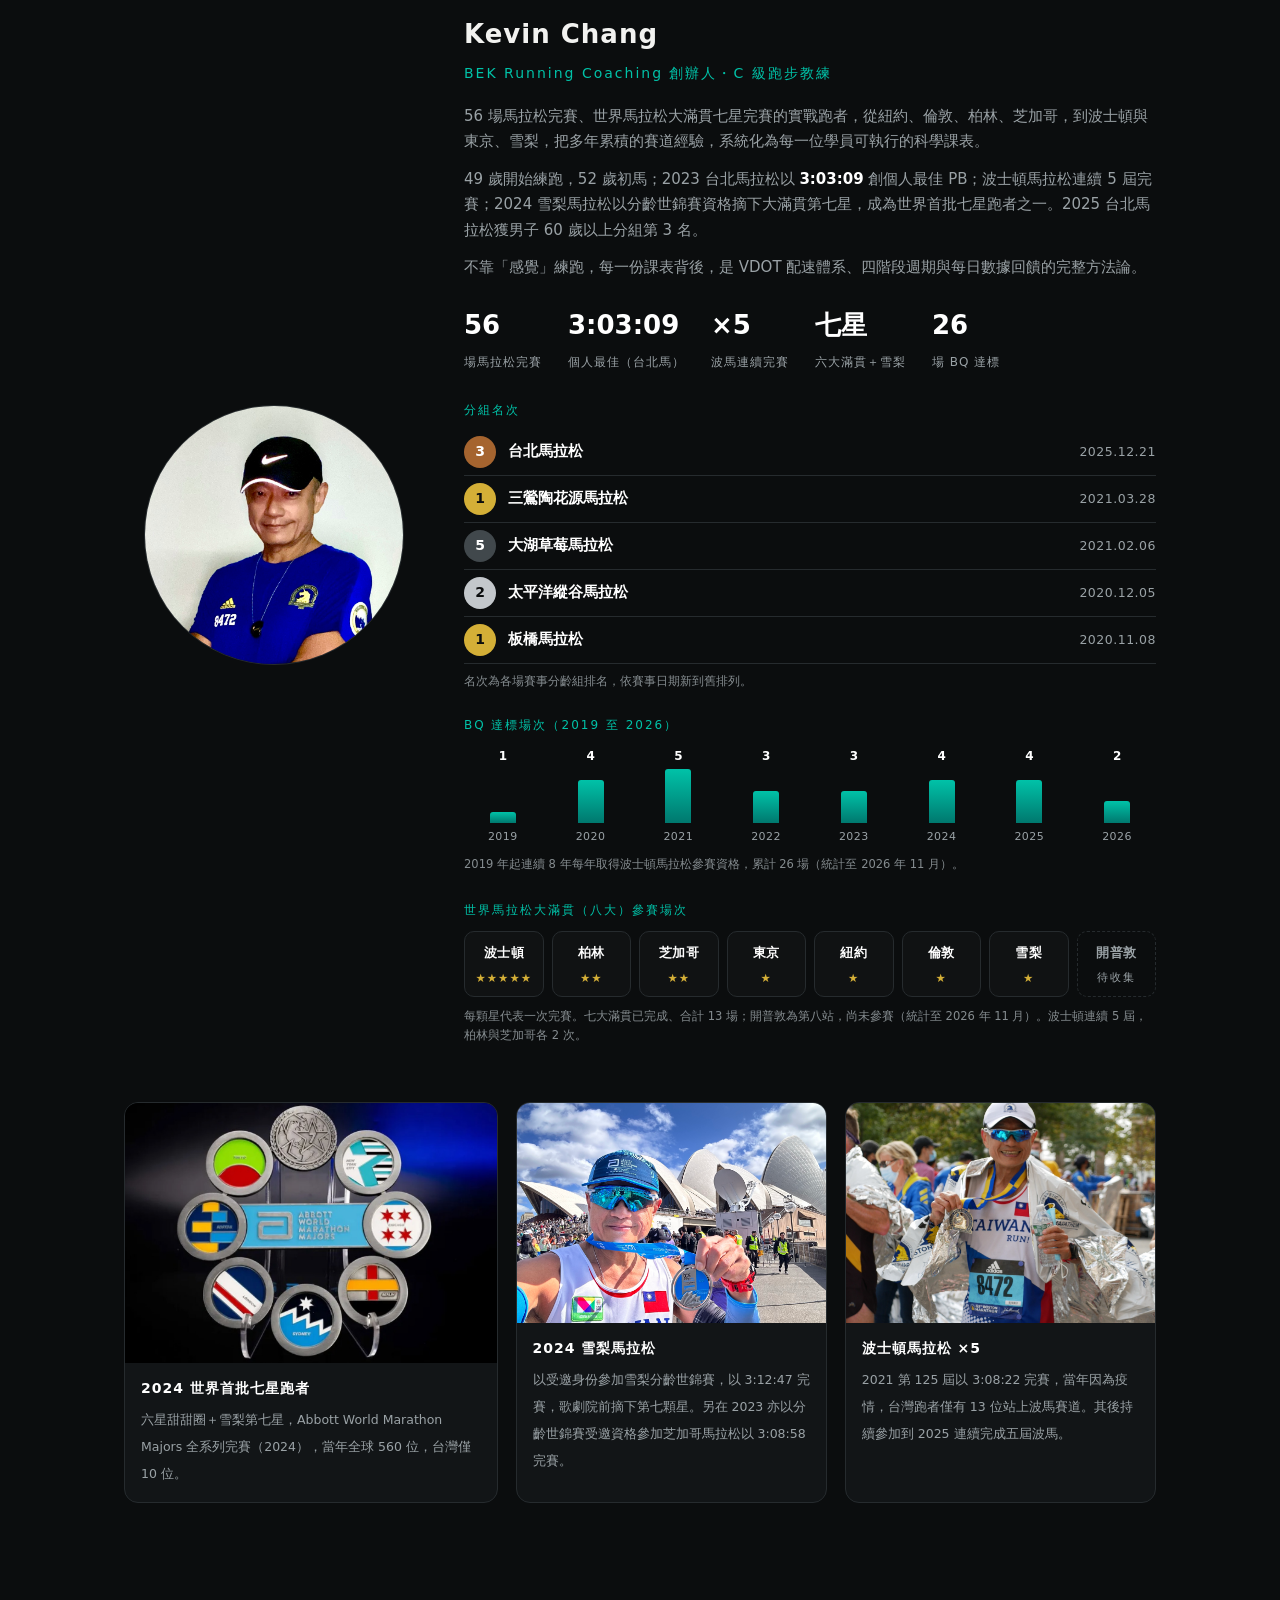
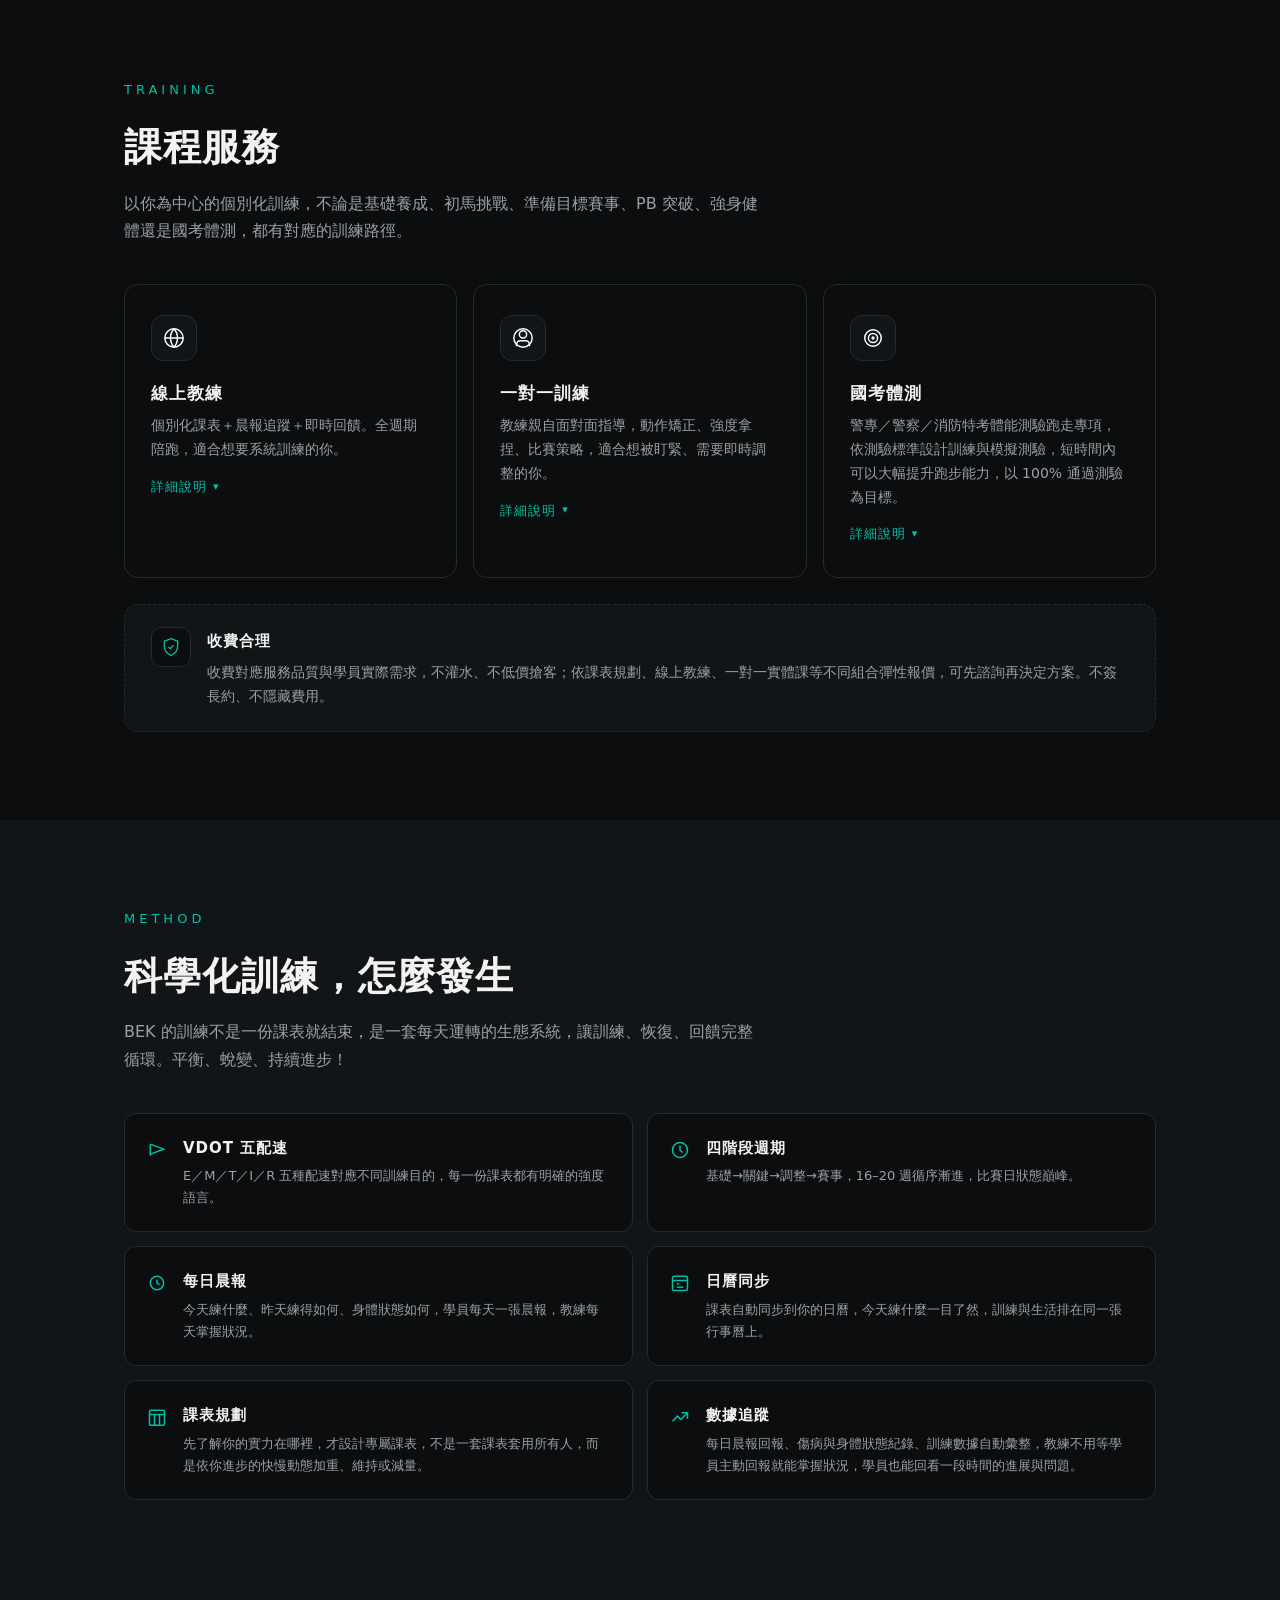
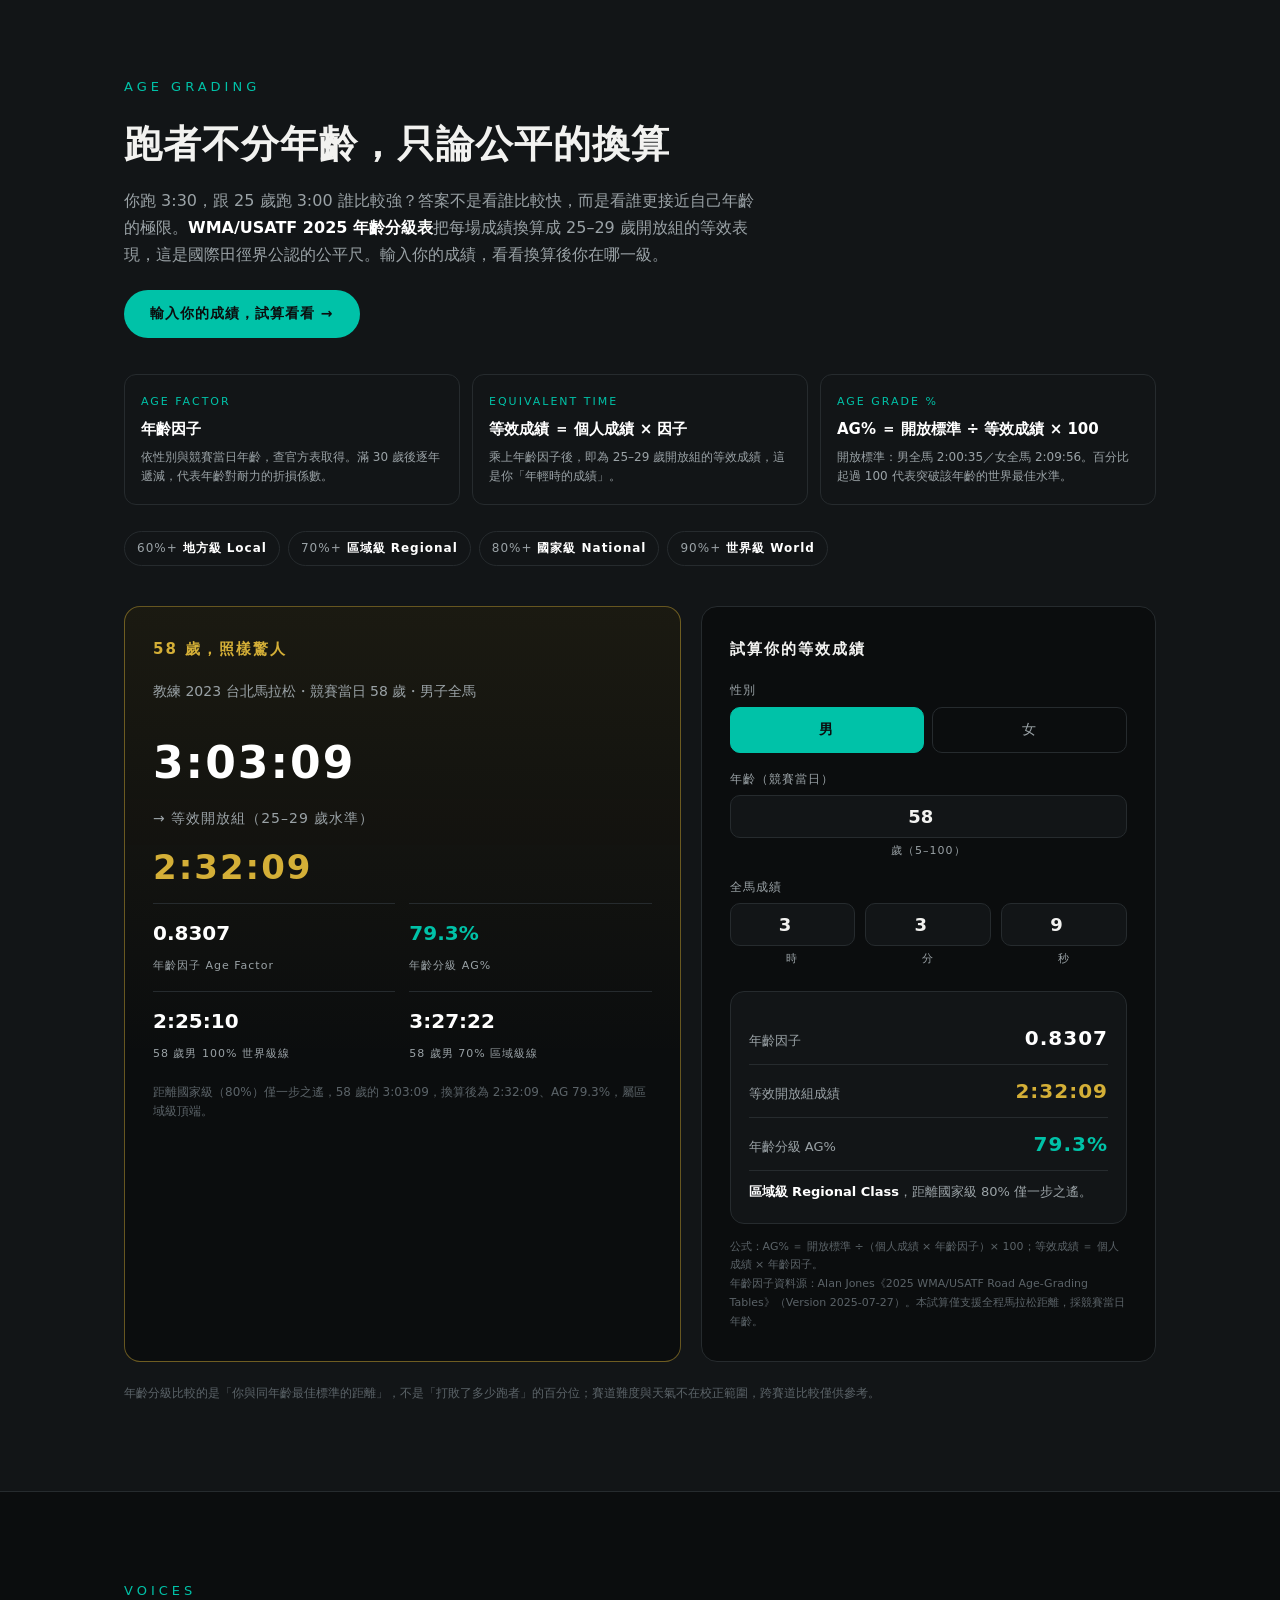
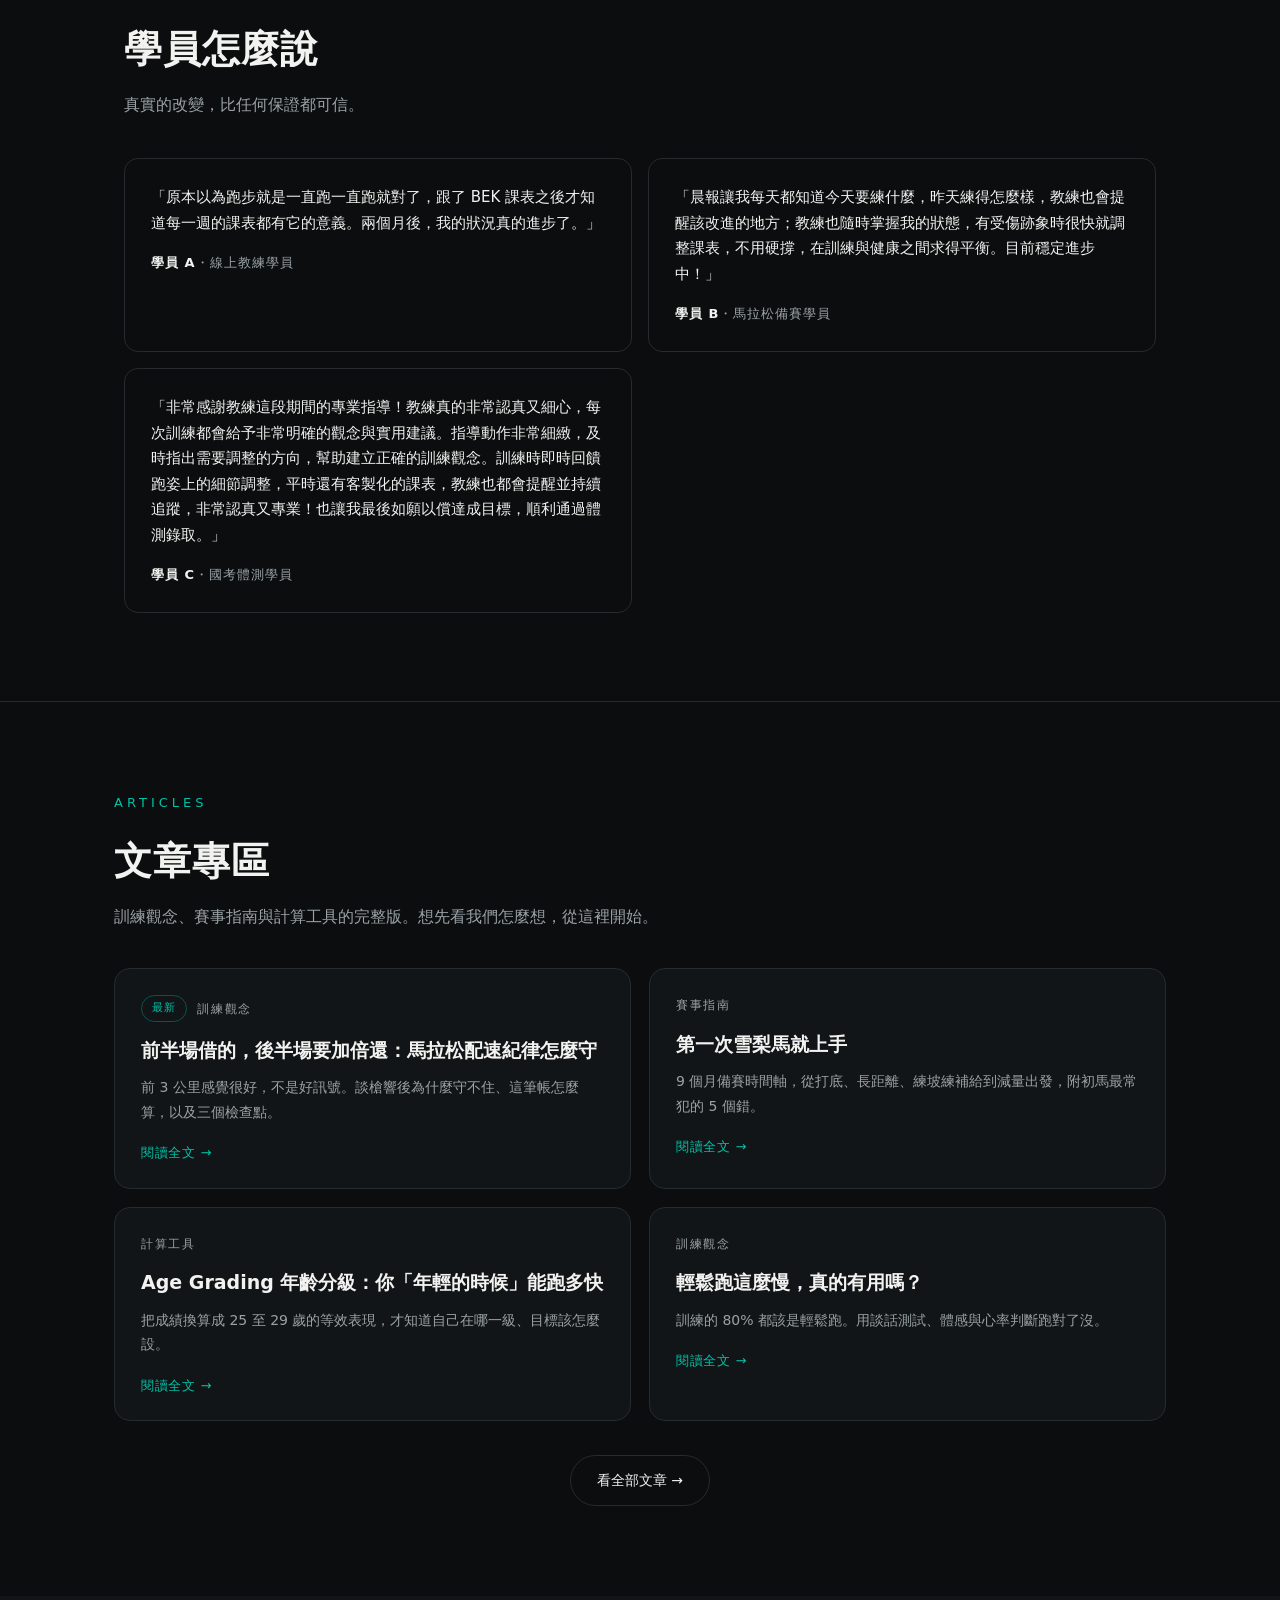
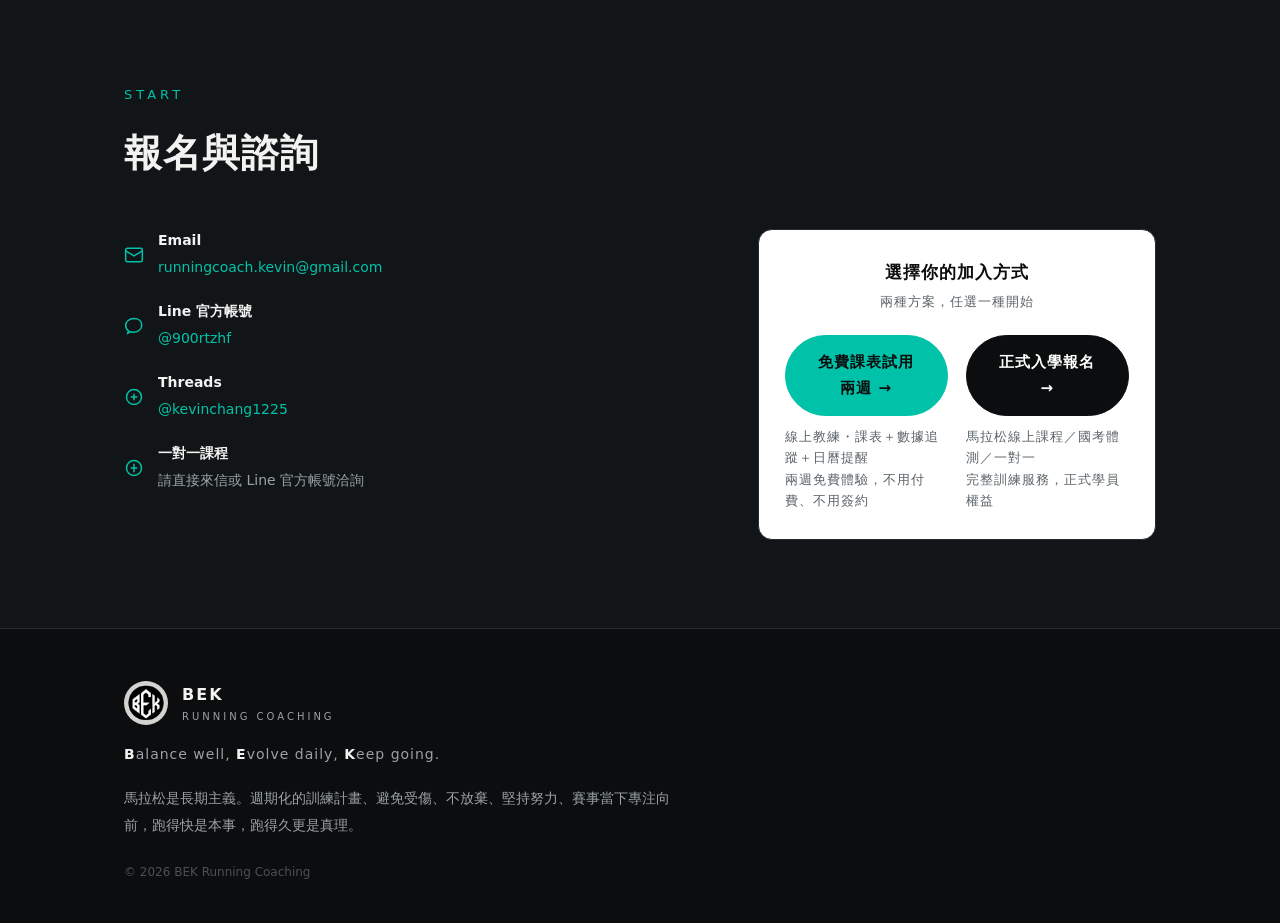
==== commit e7f08e11: "官網更新 2026-11-18 17:31" ====
--- a/index.html
+++ b/index.html
@@ -423,7 +423,7 @@
   <div class="cta-row">
     <a class="btn btn-solid" href="https://docs.google.com/forms/d/e/1FAIpQLSdY0_wsC60HdaIzPejDDMAny6PMgExQtT8qJh_KctBe36clcQ/viewform" target="_blank" rel="noopener">正式報名</a>
     <a class="btn btn-ghost" href="#coach">認識教練</a>
-    <a class="btn btn-trial" href="https://docs.google.com/forms/d/e/1FAIpQLSer5gVPIOGytSS3Gw02CIEuRLFRTuhR7U0OCxyc6R8p1sWGNg/viewform" target="_blank" rel="noopener">兩週免費試跑 →</a>
+    <a class="btn btn-trial" href="https://docs.google.com/forms/d/e/1FAIpQLSer5gVPIOGytSS3Gw02CIEuRLFRTuhR7U0OCxyc6R8p1sWGNg/viewform" target="_blank" rel="noopener">兩週免費課表試跑 →</a>
   </div>
 </div>
 
@@ -749,7 +749,7 @@
         <div class="tt-sub">兩種方案，任選一種開始</div>
         <div class="cta-duo">
           <div class="cta-card">
-            <a class="btn btn-trial-solid" href="https://docs.google.com/forms/d/e/1FAIpQLSer5gVPIOGytSS3Gw02CIEuRLFRTuhR7U0OCxyc6R8p1sWGNg/viewform" target="_blank" rel="noopener">免費試用兩週 →</a>
+            <a class="btn btn-trial-solid" href="https://docs.google.com/forms/d/e/1FAIpQLSer5gVPIOGytSS3Gw02CIEuRLFRTuhR7U0OCxyc6R8p1sWGNg/viewform" target="_blank" rel="noopener">免費課表試用兩週 →</a>
             <p>線上教練・課表＋數據追蹤＋日曆提醒<br>兩週免費體驗，不用付費、不用簽約</p>
           </div>
           <div class="cta-card">
@@ -866,5 +866,8 @@
 calc();
 </script>
 
+<!-- Cloudflare Web Analytics -->
+<script type='module' src='https://static.cloudflareinsights.com/beacon.min.js' data-cf-beacon='{"token": "ca54834d8135421ea9c4edc3d8f59f64"}'></script>
+<!-- End Cloudflare Web Analytics -->
 </body>
 </html>
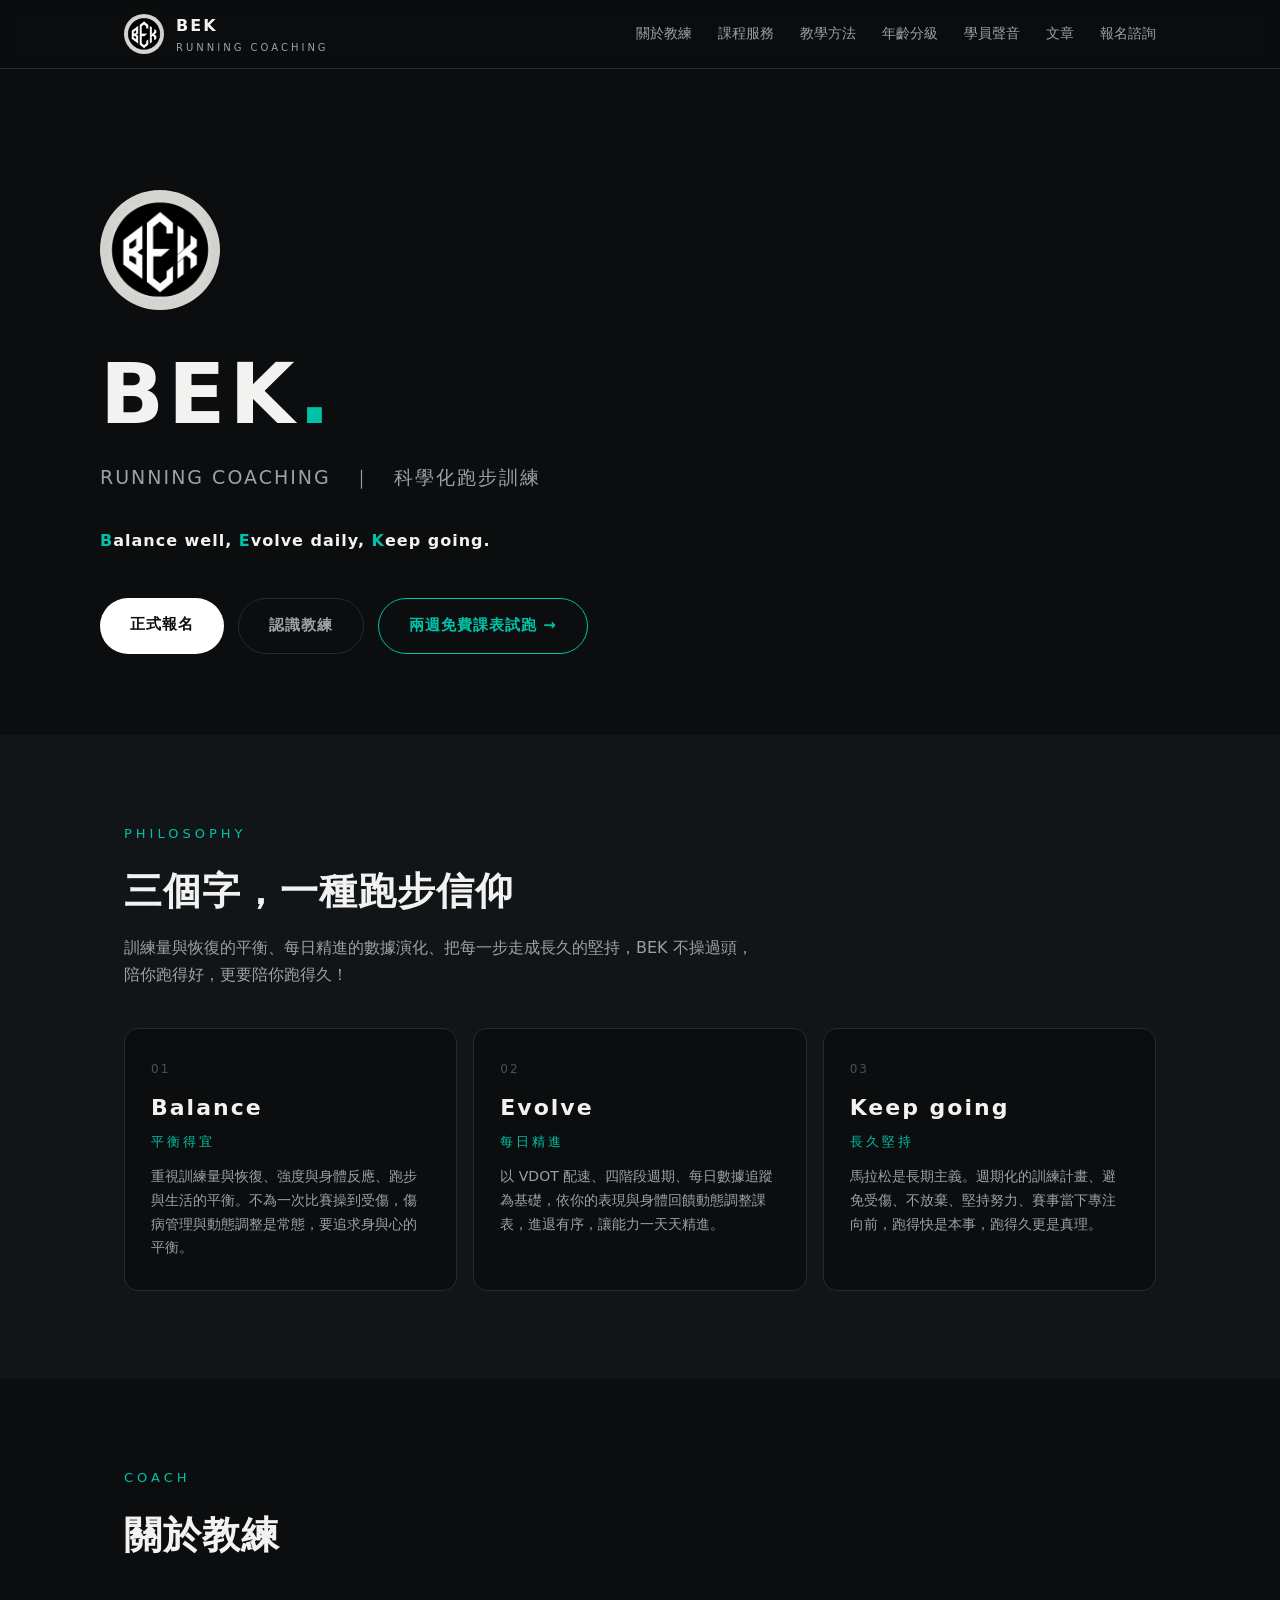
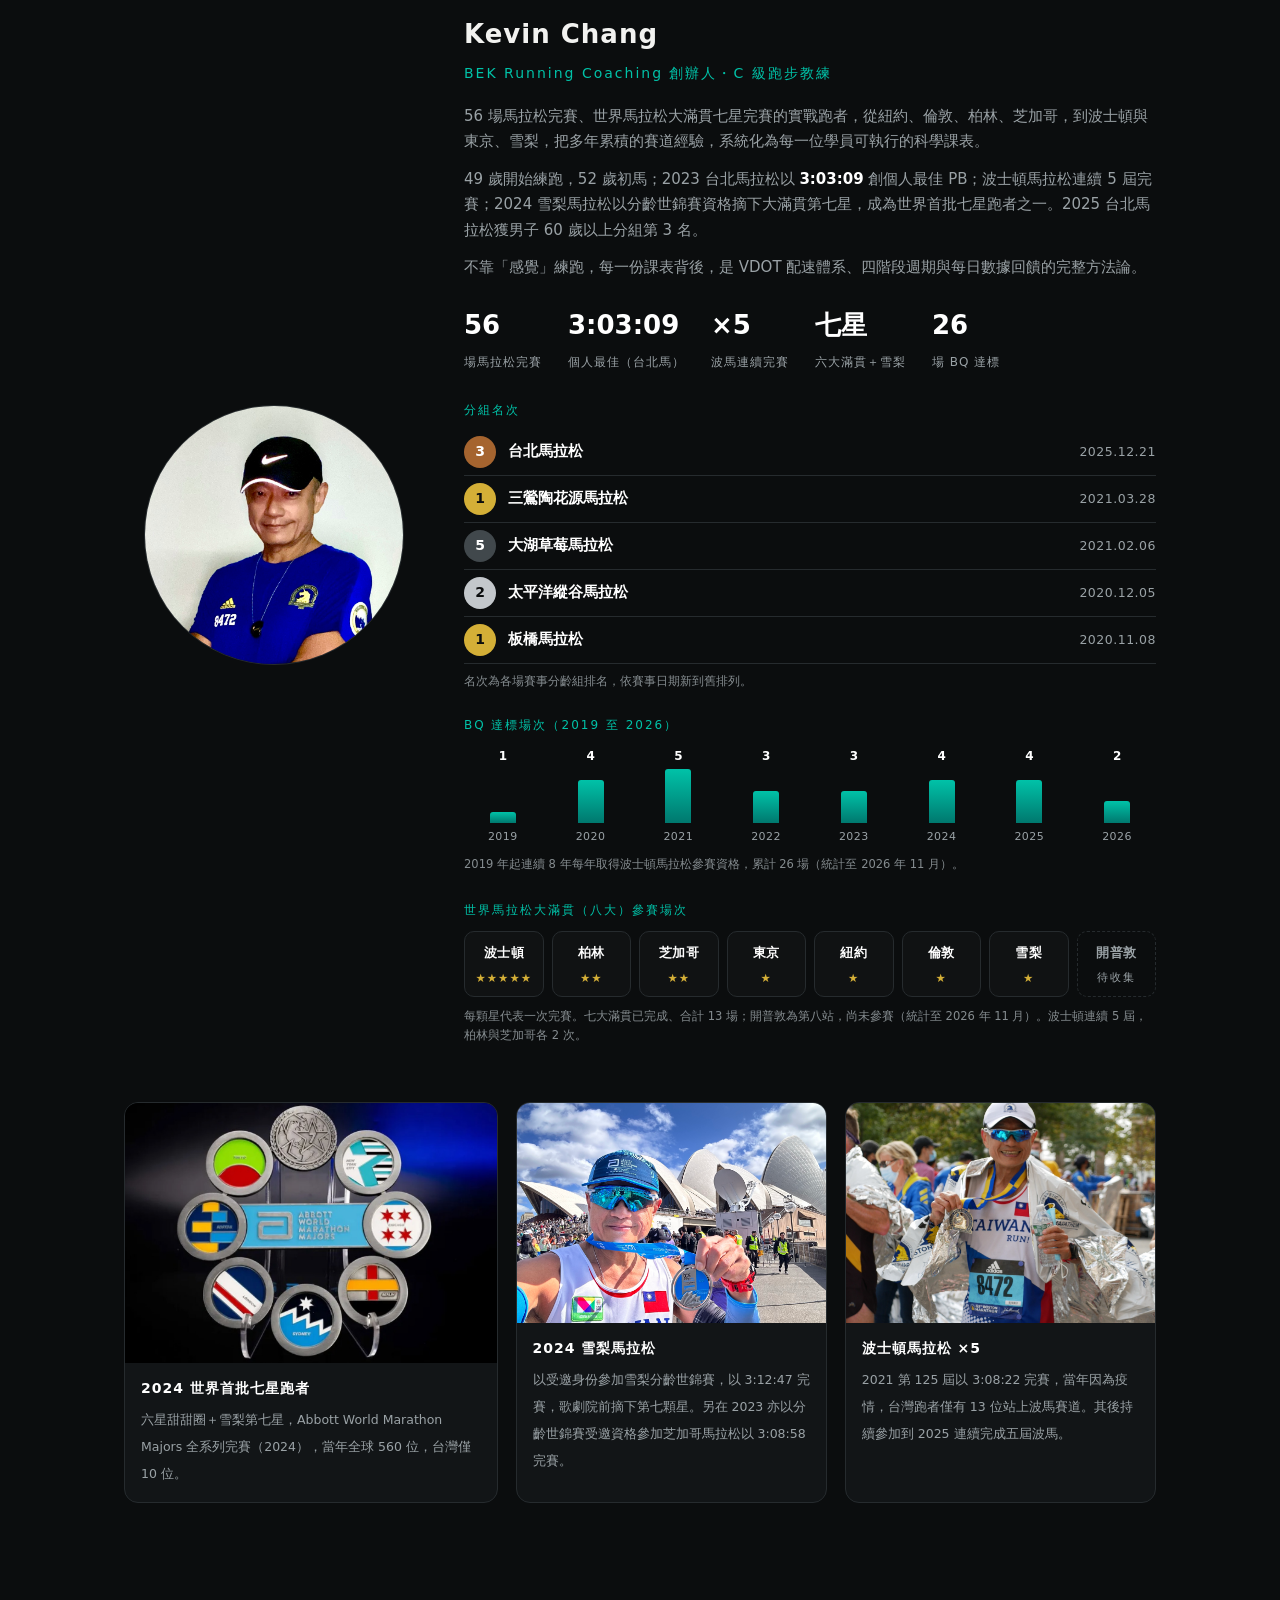
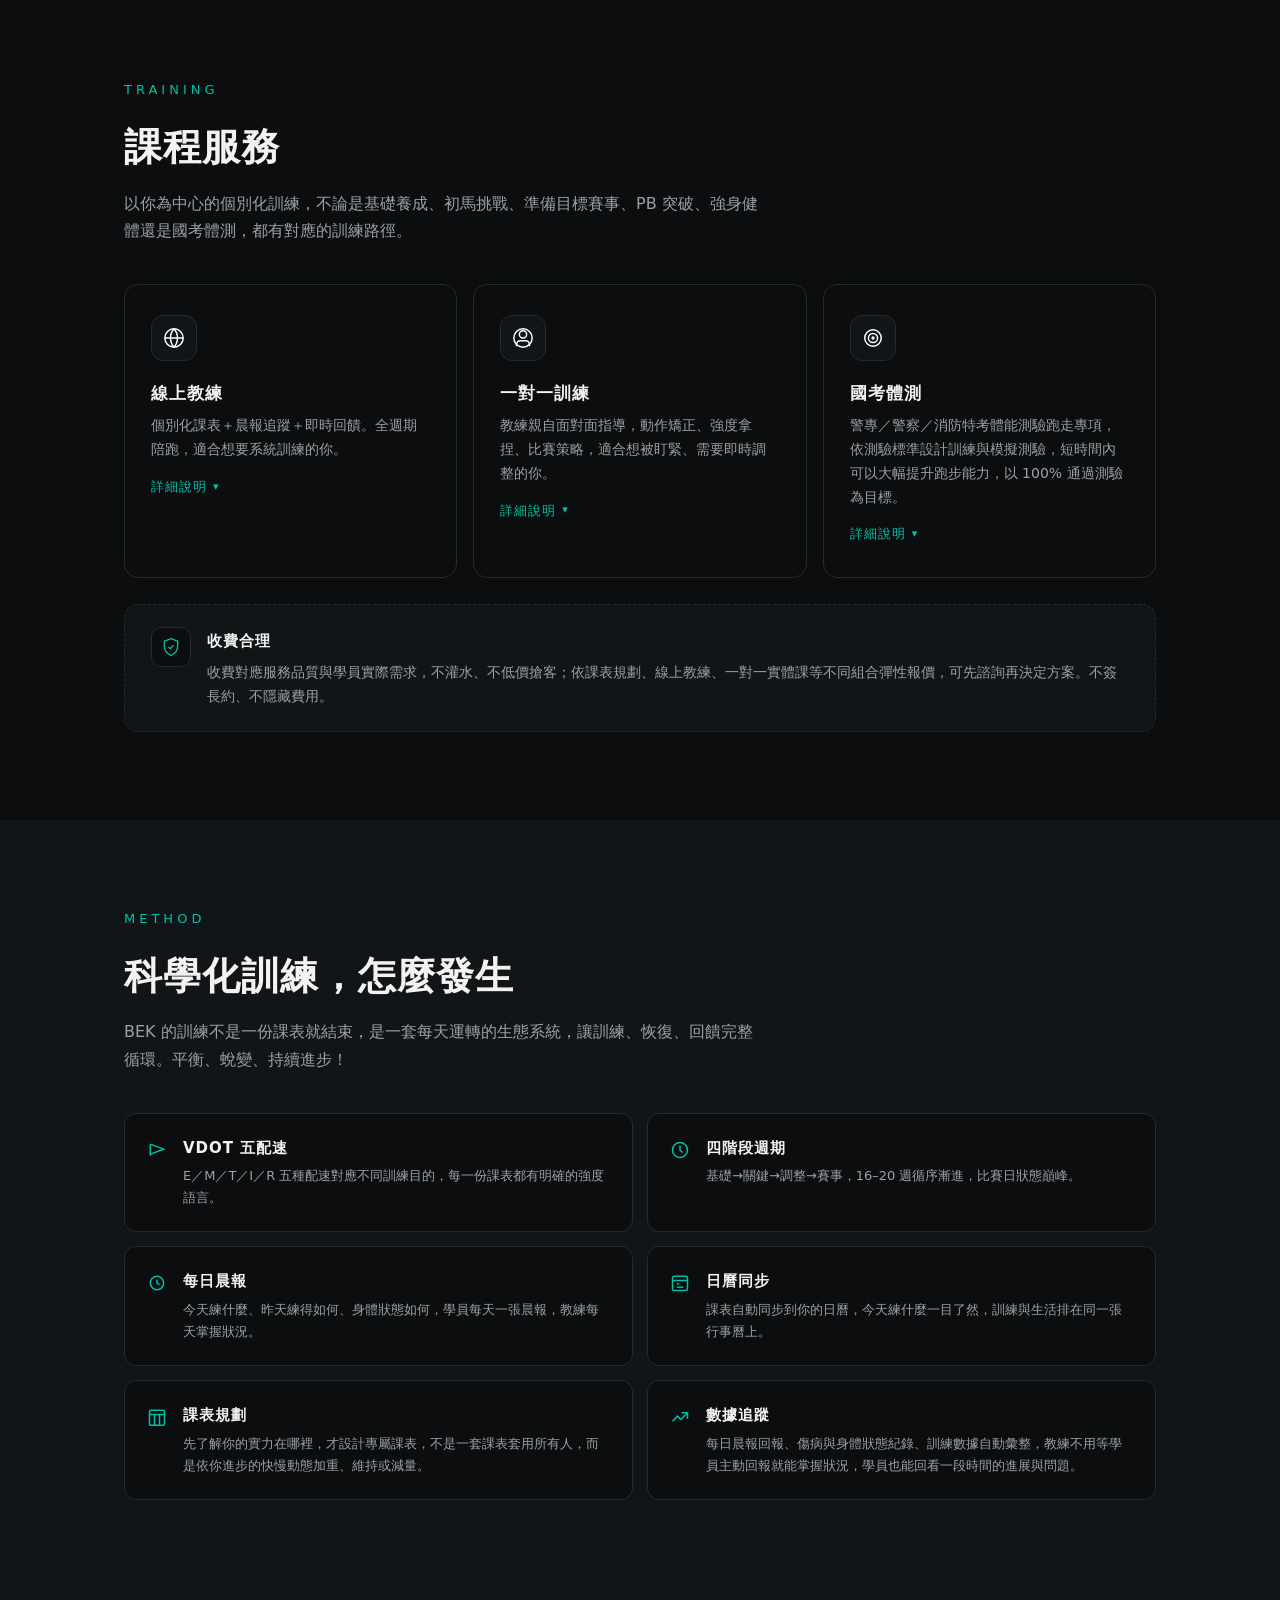
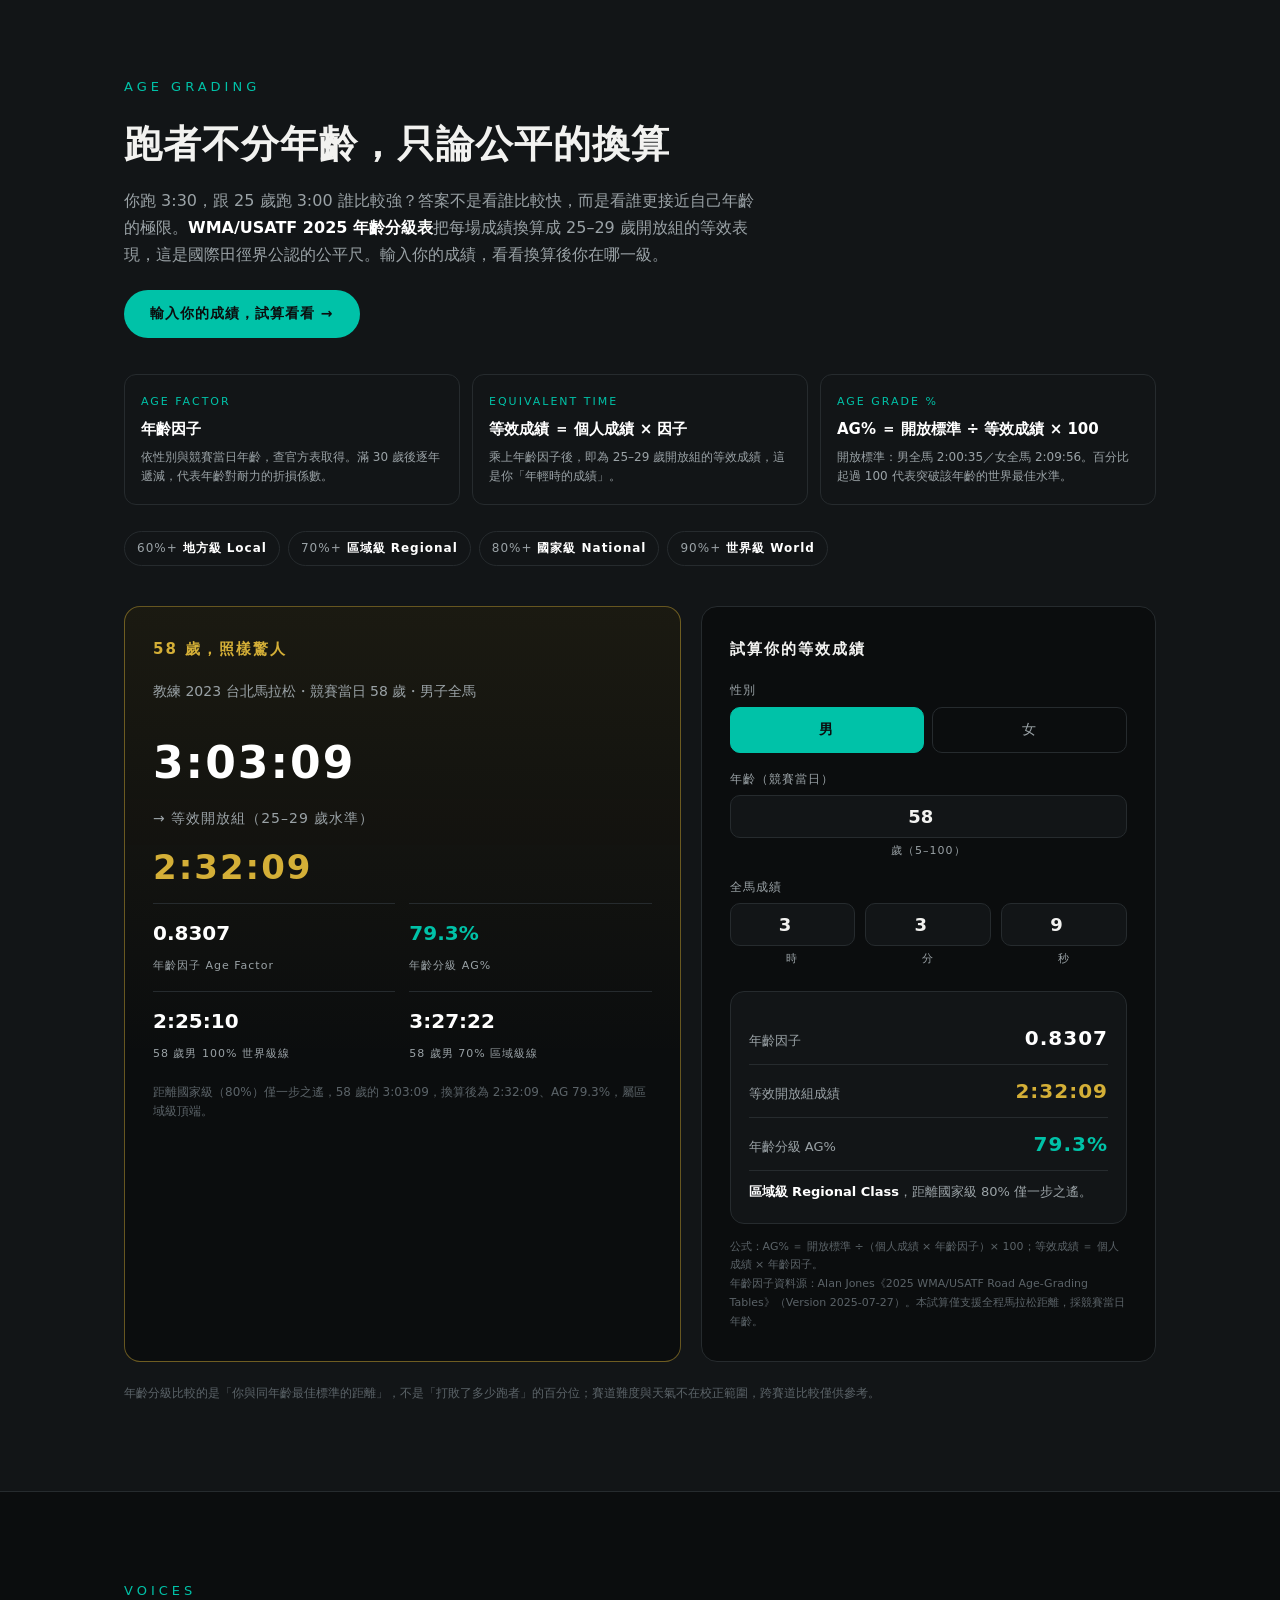
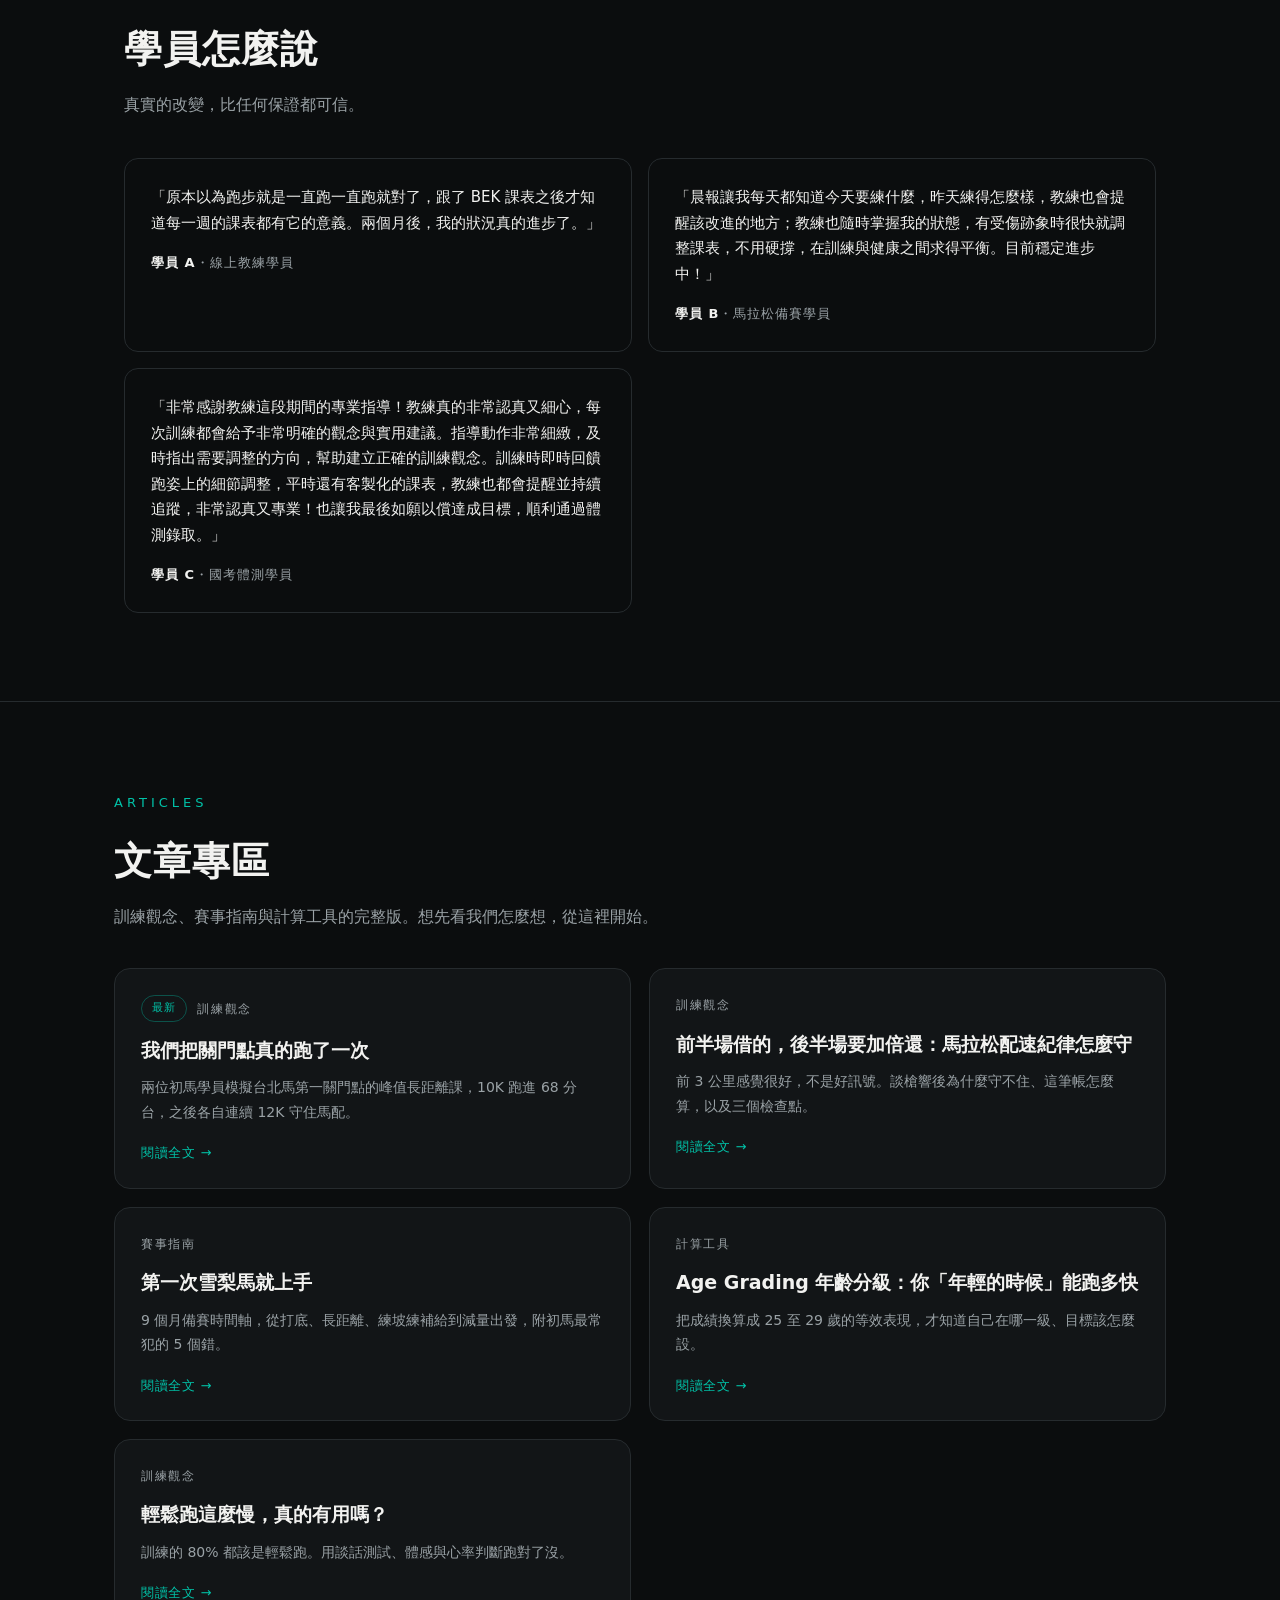
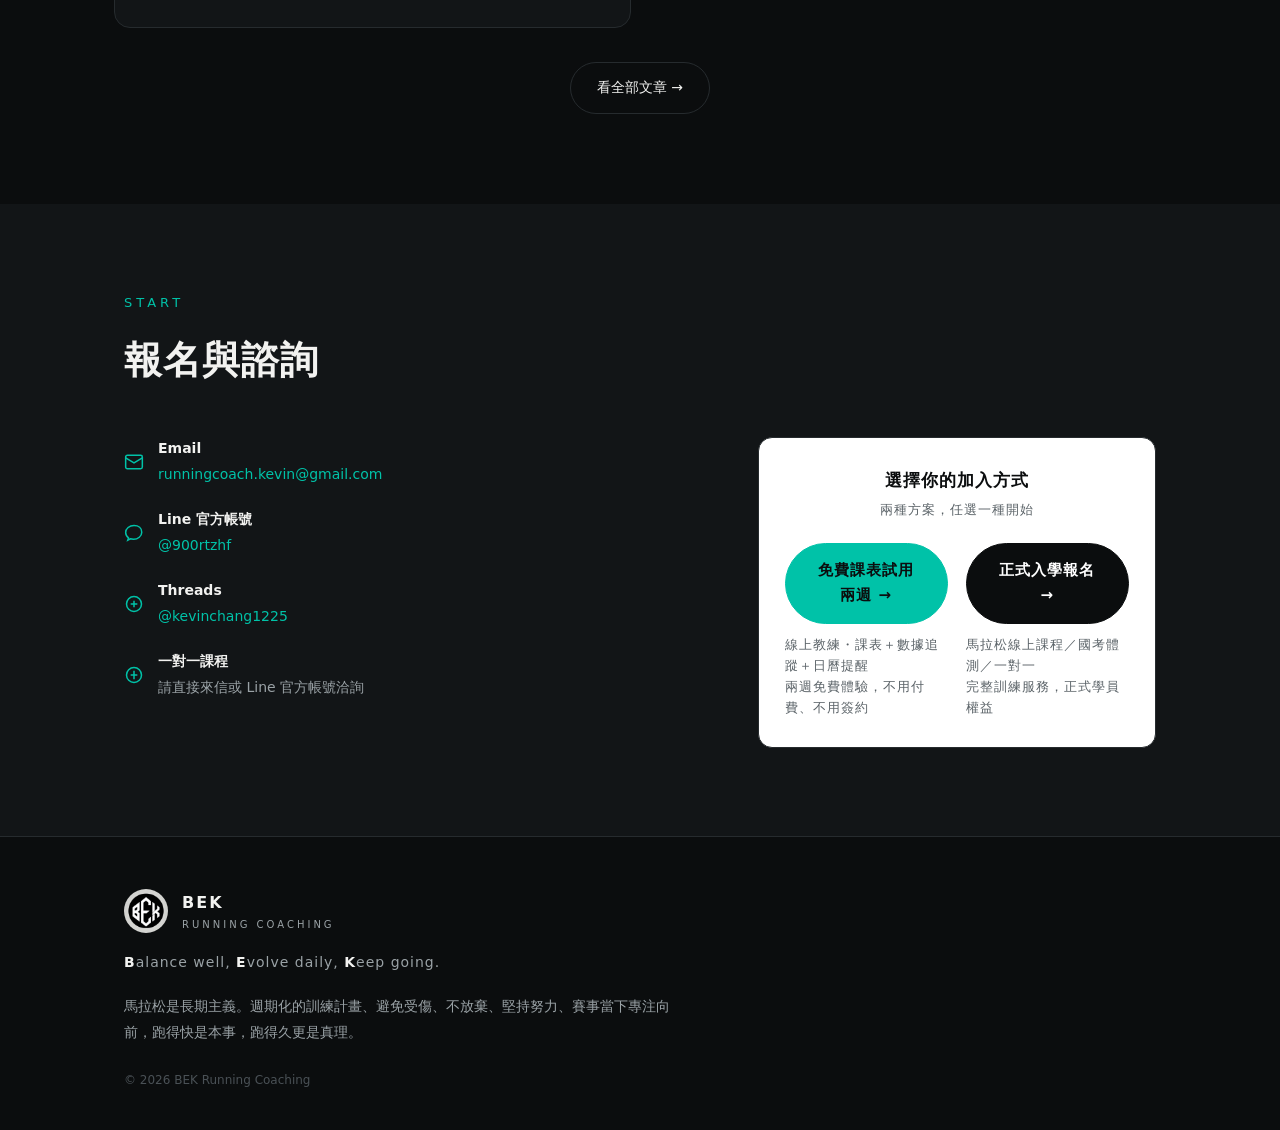
==== commit f1231020: "官網更新 2026-11-23 16:01｜窗口：CIS 專員" ====
--- a/index.html
+++ b/index.html
@@ -703,8 +703,14 @@
     <h2>文章專區</h2>
     <p class="sub">訓練觀念、賽事指南與計算工具的完整版。想先看我們怎麼想，從這裡開始。</p>
     <div class="art-grid">
+      <a class="art-card" href="articles/cutoff-simulation/">
+        <div class="art-meta"><span class="art-tag">最新</span><span>訓練觀念</span></div>
+        <div class="art-title">我們把關門點真的跑了一次</div>
+        <div class="art-desc">兩位初馬學員模擬台北馬第一關門點的峰值長距離課，10K 跑進 68 分台，之後各自連續 12K 守住馬配。</div>
+        <span class="art-more">閱讀全文 →</span>
+      </a>
       <a class="art-card" href="articles/marathon-pace-discipline/">
-        <div class="art-meta"><span class="art-tag">最新</span><span>訓練觀念</span></div>
+        <div class="art-meta"><span>訓練觀念</span></div>
         <div class="art-title">前半場借的，後半場要加倍還：馬拉松配速紀律怎麼守</div>
         <div class="art-desc">前 3 公里感覺很好，不是好訊號。談槍響後為什麼守不住、這筆帳怎麼算，以及三個檢查點。</div>
         <span class="art-more">閱讀全文 →</span>
